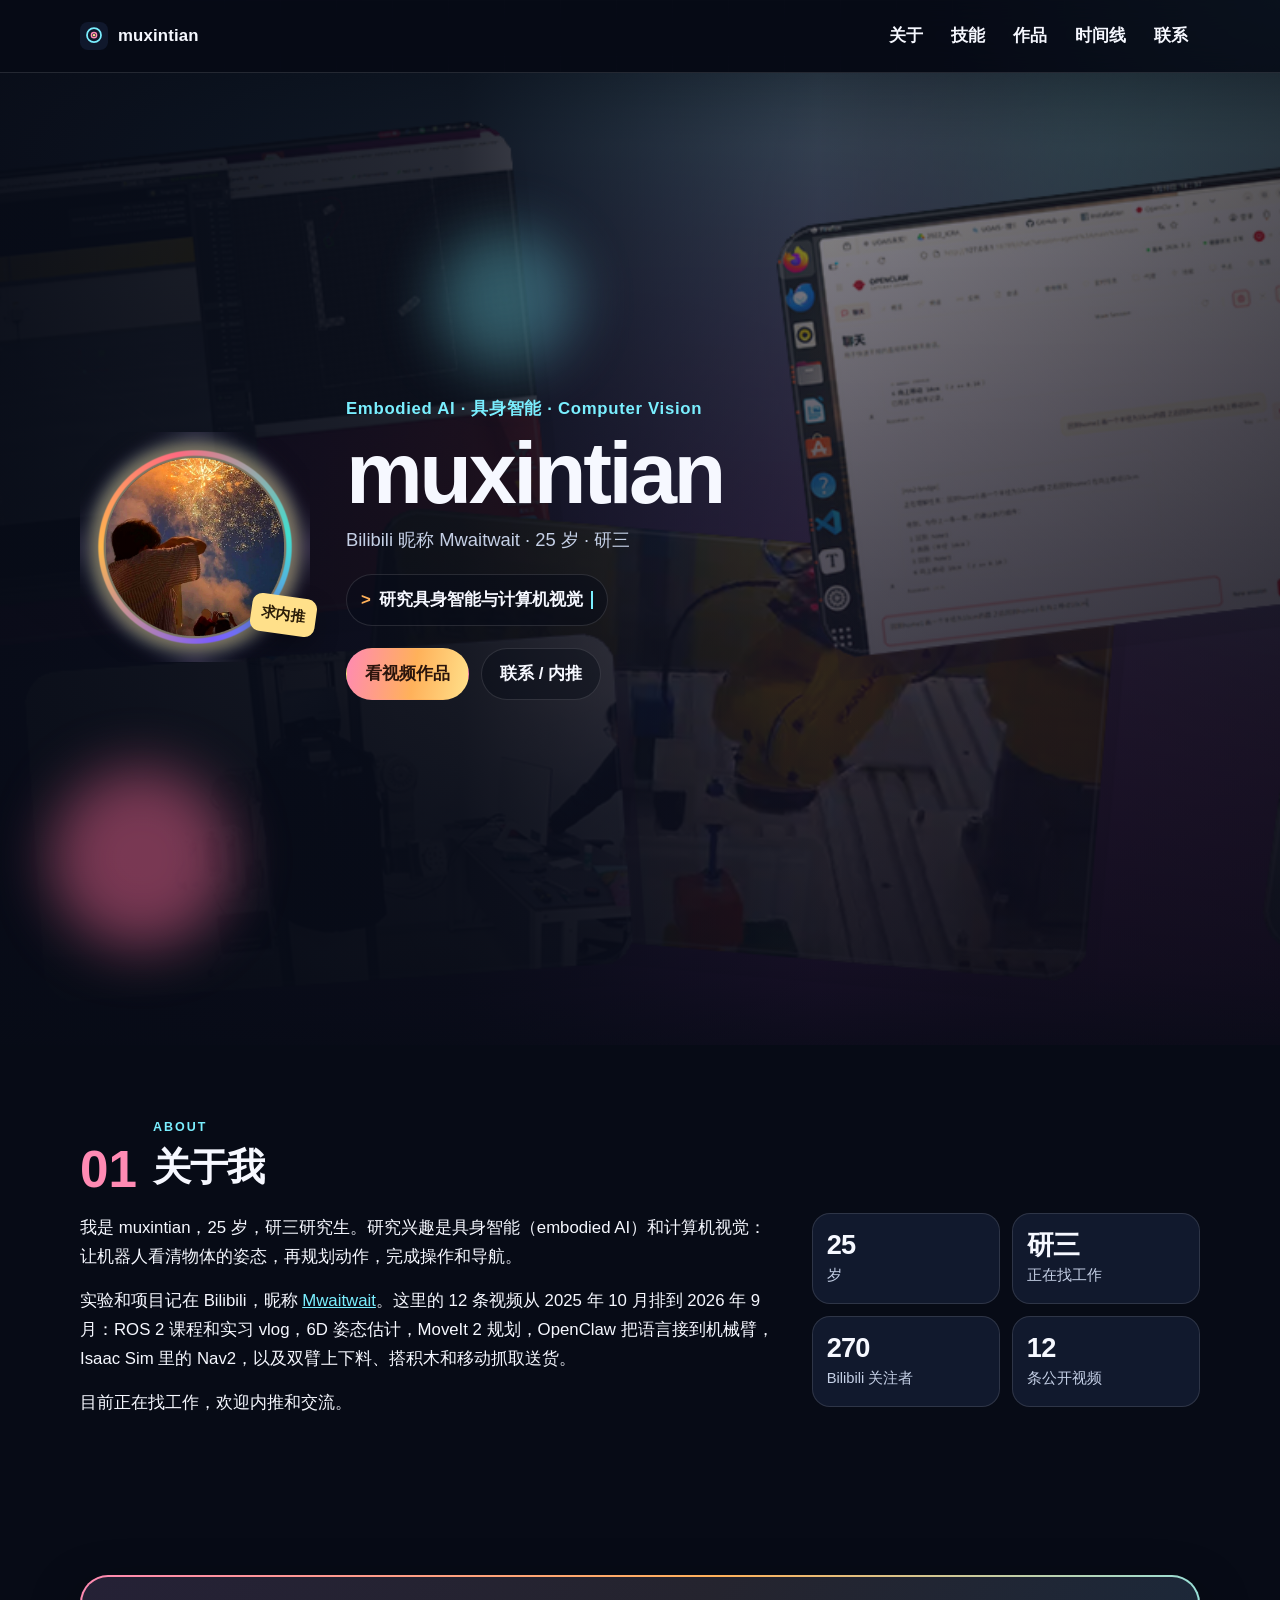
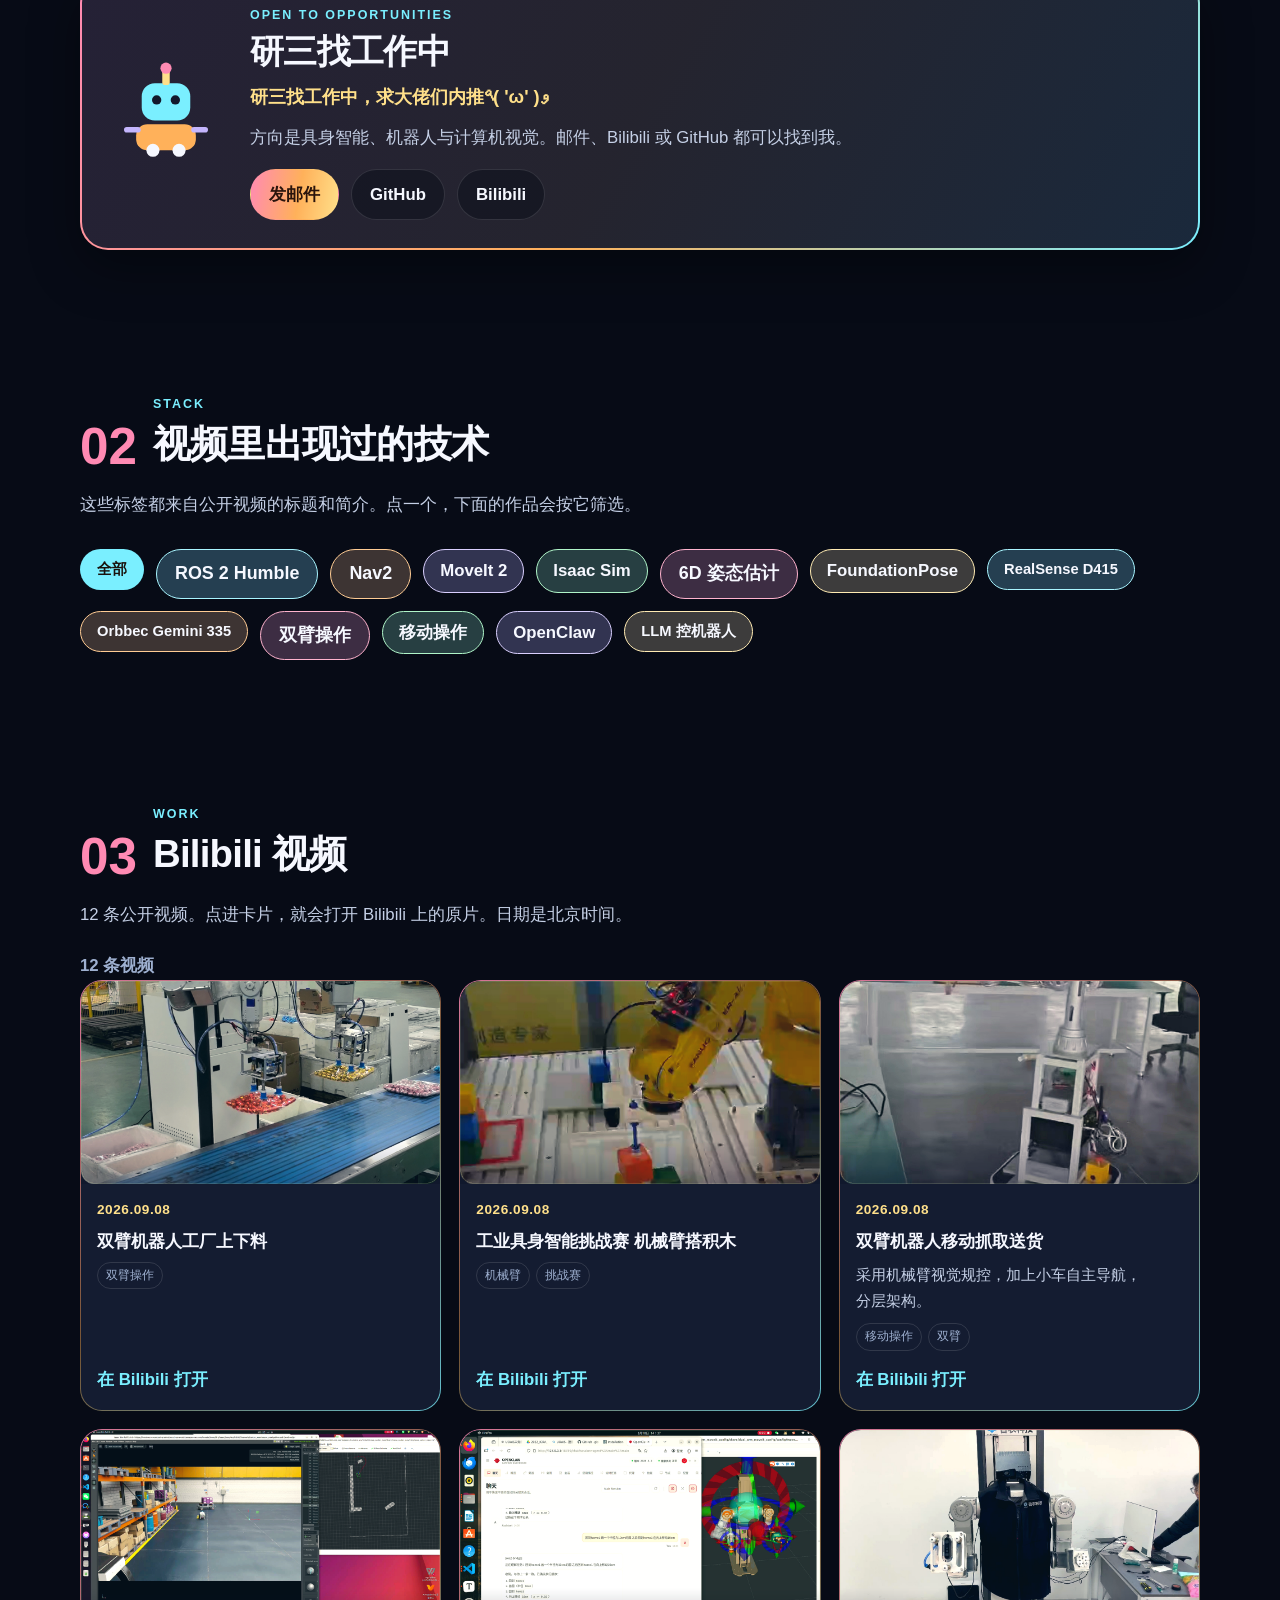
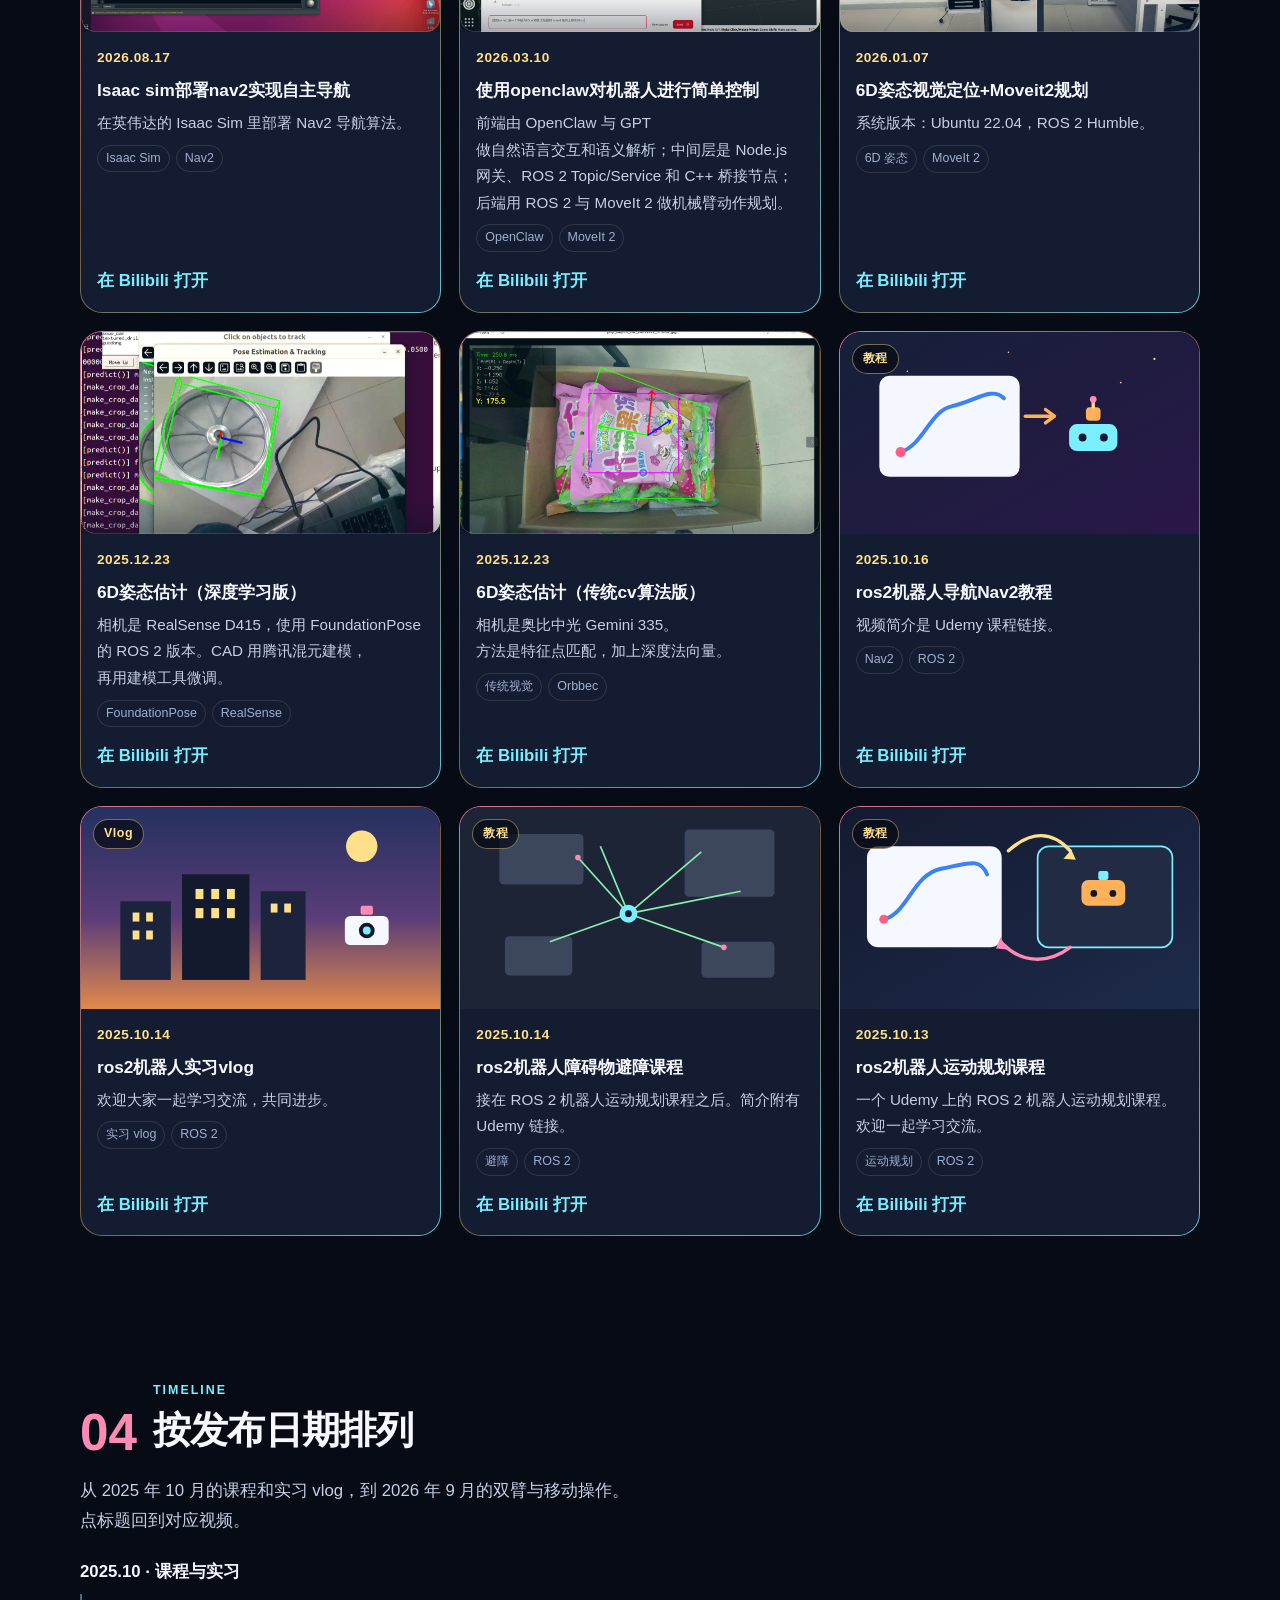
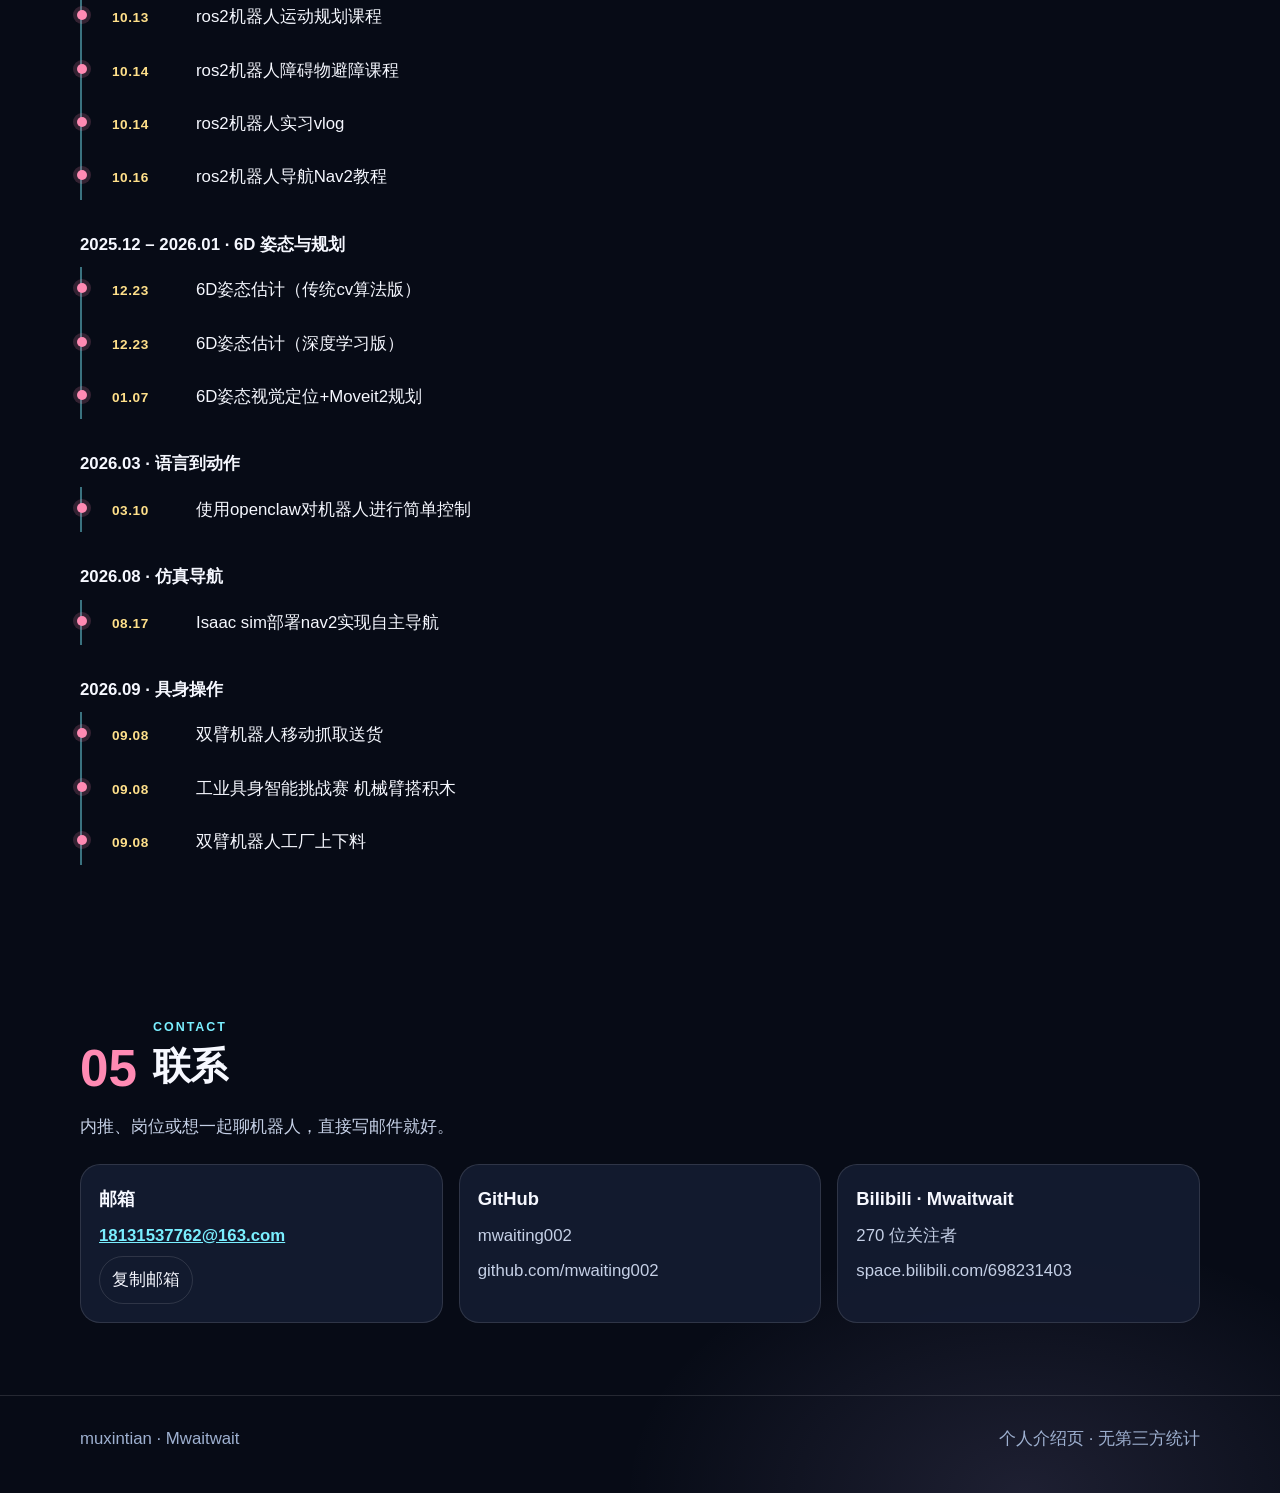
==== index.html @ 5f16b600 "Add a static personal introduction site Publish muxintian's page from the repository root so GitHub " ====
<!DOCTYPE html>
<html lang="zh-CN">
<head>
  <meta charset="utf-8">
  <meta name="viewport" content="width=device-width, initial-scale=1">
  <meta name="color-scheme" content="dark">
  <meta name="theme-color" content="#070b16">
  <meta name="author" content="muxintian">
  <meta name="description" content="muxintian（Bilibili：Mwaitwait），25 岁，研三。研究具身智能与计算机视觉，正在找工作，欢迎内推。">
  <meta property="og:title" content="muxintian · 具身智能与计算机视觉">
  <meta property="og:description" content="研三，研究具身智能与计算机视觉。正在找工作，欢迎内推。">
  <meta property="og:type" content="website">
  <meta property="og:locale" content="zh_CN">
  <meta property="og:url" content="https://mwaiting002.github.io/">
  <meta property="og:image" content="https://mwaiting002.github.io/assets/hero.png">
  <meta name="twitter:card" content="summary_large_image">
  <title>muxintian · 具身智能与计算机视觉</title>
  <link rel="icon" href="favicon.svg" type="image/svg+xml">
  <link rel="preload" as="image" href="assets/hero.png">
  <link rel="preload" as="image" href="assets/avatar-styled.png">
  <link rel="stylesheet" href="styles.css">
  <script type="application/ld+json">
  {
    "@context": "https://schema.org",
    "@type": "Person",
    "name": "muxintian",
    "alternateName": "Mwaitwait",
    "email": "18131537762@163.com",
    "url": "https://mwaiting002.github.io/",
    "description": "研究生，研究具身智能与计算机视觉。",
    "sameAs": [
      "https://github.com/mwaiting002",
      "https://space.bilibili.com/698231403"
    ]
  }
  </script>
</head>
<body id="top">
  <a class="skip" href="#main">跳到主要内容</a>
  <header class="topbar">
    <div class="wrap bar">
      <a class="brand" href="#top">
        <svg width="28" height="28" viewBox="0 0 32 32" aria-hidden="true">
          <rect width="32" height="32" rx="9" fill="#10182c"/>
          <circle cx="16" cy="15" r="8" fill="none" stroke="#7aefff" stroke-width="2"/>
          <circle cx="16" cy="15" r="3" fill="none" stroke="#ff8ab3" stroke-width="1.6"/>
          <circle cx="16" cy="15" r="1.4" fill="#ffe08a"/>
        </svg>
        muxintian
      </a>
      <nav id="site-nav" aria-label="页内导航">
        <a href="#about">关于</a>
        <a href="#skills">技能</a>
        <a href="#work">作品</a>
        <a href="#timeline">时间线</a>
        <a href="#contact">联系</a>
      </nav>
      <button class="nav-toggle" type="button" aria-expanded="false" aria-controls="site-nav">
        <span class="sr-only">打开菜单</span>
        <span class="burger" aria-hidden="true"></span>
      </button>
    </div>
  </header>

  <main id="main">
    <section class="hero" aria-labelledby="hero-title">
      <div class="hero-media">
        <img src="assets/hero.png" alt="" width="1600" height="600" fetchpriority="high">
        <div class="scan" aria-hidden="true"></div>
      </div>
      <div class="orb orb-a" aria-hidden="true"></div>
      <div class="orb orb-b" aria-hidden="true"></div>
      <div class="wrap hero-grid">
        <div class="avatar-wrap">
          <img class="avatar" src="assets/avatar-styled.png" width="800" height="800" alt="muxintian 的头像：侧影举起手机拍摄烟花，外圈是彩色光环" fetchpriority="high">
          <span class="sticker">求内推</span>
        </div>
        <div class="hero-copy">
          <p class="kicker"><span lang="en">Embodied AI</span> · 具身智能 · <span lang="en">Computer Vision</span></p>
          <h1 id="hero-title">muxintian</h1>
          <p class="nick">Bilibili 昵称 Mwaitwait · 25 岁 · 研三</p>
          <p class="tagline">
            <span class="sr-only">研究具身智能与计算机视觉。研三找工作中，欢迎内推。</span>
            <span class="prompt" aria-hidden="true">&gt;</span>
            <span id="tagline" aria-hidden="true">研究具身智能与计算机视觉</span>
            <span class="caret" aria-hidden="true"></span>
          </p>
          <div class="hero-actions">
            <a class="btn btn-primary" href="#work">看视频作品</a>
            <a class="btn btn-ghost" href="#contact">联系 / 内推</a>
          </div>
        </div>
      </div>
    </section>

    <section id="about">
      <div class="wrap">
        <div class="section-head">
          <span class="sec-no" aria-hidden="true">01</span>
          <div>
            <p class="eyebrow" lang="en">About</p>
            <h2>关于我</h2>
          </div>
        </div>
        <div class="about-grid">
          <div>
            <p>我是 muxintian，25 岁，研三研究生。研究兴趣是具身智能（embodied AI）和计算机视觉：让机器人看清物体的姿态，再规划动作，完成操作和导航。</p>
            <p>实验和项目记在 Bilibili，昵称 <a href="https://space.bilibili.com/698231403">Mwaitwait</a>。这里的 12 条视频从 2025 年 10 月排到 2026 年 9 月：ROS 2 课程和实习 vlog，6D 姿态估计，MoveIt 2 规划，OpenClaw 把语言接到机械臂，Isaac Sim 里的 Nav2，以及双臂上下料、搭积木和移动抓取送货。</p>
            <p>目前正在找工作，欢迎内推和交流。</p>
          </div>
          <ul class="stats">
            <li><strong>25</strong><span>岁</span></li>
            <li><strong>研三</strong><span>正在找工作</span></li>
            <li><strong>270</strong><span>Bilibili 关注者</span></li>
            <li><strong>12</strong><span>条公开视频</span></li>
          </ul>
        </div>
      </div>
    </section>

    <section aria-labelledby="open-title">
      <div class="wrap">
        <div class="callout">
          <svg class="mascot" viewBox="0 0 120 120" aria-hidden="true">
            <rect x="34" y="28" width="52" height="40" rx="14" fill="#7aefff"/>
            <circle cx="50" cy="46" r="5" fill="#12182b"/>
            <circle cx="70" cy="46" r="5" fill="#12182b"/>
            <rect x="56" y="14" width="8" height="16" rx="3" fill="#ffe08a"/>
            <circle cx="60" cy="12" r="6" fill="#ff8ab3"/>
            <rect x="28" y="72" width="64" height="28" rx="12" fill="#ffb15a"/>
            <circle cx="46" cy="100" r="7" fill="#f6f8ff"/>
            <circle cx="74" cy="100" r="7" fill="#f6f8ff"/>
            <path d="M18 78h12M90 78h12" stroke="#c4b5fd" stroke-width="6" stroke-linecap="round"/>
          </svg>
          <div>
            <p class="eyebrow" lang="en">Open to opportunities</p>
            <h2 id="open-title">研三找工作中</h2>
            <blockquote class="quote">研三找工作中，求大佬们内推<span class="kaomoji">٩( 'ω' )و</span></blockquote>
            <p class="lede">方向是具身智能、机器人与计算机视觉。邮件、Bilibili 或 GitHub 都可以找到我。</p>
            <div class="hero-actions">
              <a class="btn btn-primary" href="mailto:18131537762@163.com">发邮件</a>
              <a class="btn btn-ghost" href="https://github.com/mwaiting002">GitHub</a>
              <a class="btn btn-ghost" href="https://space.bilibili.com/698231403">Bilibili</a>
            </div>
          </div>
        </div>
      </div>
    </section>

    <section id="skills">
      <div class="wrap">
        <div class="section-head">
          <span class="sec-no" aria-hidden="true">02</span>
          <div>
            <p class="eyebrow" lang="en">Stack</p>
            <h2>视频里出现过的技术</h2>
          </div>
        </div>
        <p class="lede">这些标签都来自公开视频的标题和简介。点一个，下面的作品会按它筛选。</p>
        <ul class="chips" aria-label="按技术筛选视频">
          <li><button type="button" class="sm" data-filter="all" aria-pressed="true">全部</button></li>
          <li><button type="button" class="lg" data-filter="ros2" style="--c:#7aefff">ROS 2 Humble</button></li>
          <li><button type="button" class="lg" data-filter="nav2" style="--c:#ffb15a">Nav2</button></li>
          <li><button type="button" data-filter="moveit" style="--c:#c4b5fd">MoveIt 2</button></li>
          <li><button type="button" data-filter="isaac" style="--c:#86efac">Isaac Sim</button></li>
          <li><button type="button" class="lg" data-filter="pose" style="--c:#ff8ab3">6D 姿态估计</button></li>
          <li><button type="button" data-filter="foundationpose" style="--c:#ffe08a">FoundationPose</button></li>
          <li><button type="button" class="sm" data-filter="realsense" style="--c:#7aefff">RealSense D415</button></li>
          <li><button type="button" class="sm" data-filter="orbbec" style="--c:#ffb15a">Orbbec Gemini 335</button></li>
          <li><button type="button" class="lg" data-filter="dual" style="--c:#ff8ab3">双臂操作</button></li>
          <li><button type="button" data-filter="mobile" style="--c:#86efac">移动操作</button></li>
          <li><button type="button" data-filter="openclaw" style="--c:#c4b5fd">OpenClaw</button></li>
          <li><button type="button" class="sm" data-filter="llm" style="--c:#ffe08a">LLM 控机器人</button></li>
        </ul>
      </div>
    </section>

    <section id="work">
      <div class="wrap">
        <div class="section-head">
          <span class="sec-no" aria-hidden="true">03</span>
          <div>
            <p class="eyebrow" lang="en">Work</p>
            <h2>Bilibili 视频</h2>
          </div>
        </div>
        <p class="lede">12 条公开视频。点进卡片，就会打开 Bilibili 上的原片。日期是北京时间。</p>
        <p id="filter-status" class="filter-status" aria-live="polite">12 条视频</p>
        <div class="grid">
          <article class="card" id="v-BV1NobG69E3H" data-tags="dual">
            <a href="https://www.bilibili.com/video/BV1NobG69E3H" target="_blank" rel="noopener noreferrer">
              <div class="thumb">
                <img src="assets/covers-styled/01-BV1NobG69E3H.png" alt="" width="1280" height="720" loading="lazy">
                <span class="vf" aria-hidden="true"></span>
                <span class="play" aria-hidden="true"><svg viewBox="0 0 24 24" width="22" height="22"><path d="M8 5v14l12-7z" fill="#fff"/></svg></span>
              </div>
              <div class="card-body">
                <time datetime="2026-09-08T11:33:50+08:00">2026.09.08</time>
                <h3>双臂机器人工厂上下料</h3>
                <ul class="tags"><li>双臂操作</li></ul>
                <span class="card-go">在 Bilibili 打开</span>
              </div>
            </a>
          </article>

          <article class="card" id="v-BV1NobG69EbP" data-tags="arm">
            <a href="https://www.bilibili.com/video/BV1NobG69EbP" target="_blank" rel="noopener noreferrer">
              <div class="thumb">
                <img src="assets/covers-styled/02-BV1NobG69EbP.png" alt="" width="1280" height="720" loading="lazy">
                <span class="vf" aria-hidden="true"></span>
                <span class="play" aria-hidden="true"><svg viewBox="0 0 24 24" width="22" height="22"><path d="M8 5v14l12-7z" fill="#fff"/></svg></span>
              </div>
              <div class="card-body">
                <time datetime="2026-09-08T11:31:24+08:00">2026.09.08</time>
                <h3>工业具身智能挑战赛 机械臂搭积木</h3>
                <ul class="tags"><li>机械臂</li><li>挑战赛</li></ul>
                <span class="card-go">在 Bilibili 打开</span>
              </div>
            </a>
          </article>

          <article class="card" id="v-BV1sfbG6pEsJ" data-tags="dual mobile nav vision">
            <a href="https://www.bilibili.com/video/BV1sfbG6pEsJ" target="_blank" rel="noopener noreferrer">
              <div class="thumb">
                <img src="assets/covers-styled/03-BV1sfbG6pEsJ.png" alt="" width="1280" height="720" loading="lazy">
                <span class="vf" aria-hidden="true"></span>
                <span class="play" aria-hidden="true"><svg viewBox="0 0 24 24" width="22" height="22"><path d="M8 5v14l12-7z" fill="#fff"/></svg></span>
              </div>
              <div class="card-body">
                <time datetime="2026-09-08T11:26:22+08:00">2026.09.08</time>
                <h3>双臂机器人移动抓取送货</h3>
                <p class="card-desc">采用机械臂视觉规控，加上小车自主导航，分层架构。</p>
                <ul class="tags"><li>移动操作</li><li>双臂</li></ul>
                <span class="card-go">在 Bilibili 打开</span>
              </div>
            </a>
          </article>

          <article class="card" id="v-BV1JTbe6qEMX" data-tags="isaac nav2 sim">
            <a href="https://www.bilibili.com/video/BV1JTbe6qEMX" target="_blank" rel="noopener noreferrer">
              <div class="thumb">
                <img src="assets/covers-styled/04-BV1JTbe6qEMX.png" alt="" width="1280" height="720" loading="lazy">
                <span class="vf" aria-hidden="true"></span>
                <span class="play" aria-hidden="true"><svg viewBox="0 0 24 24" width="22" height="22"><path d="M8 5v14l12-7z" fill="#fff"/></svg></span>
              </div>
              <div class="card-body">
                <time datetime="2026-08-17T20:18:20+08:00">2026.08.17</time>
                <h3>Isaac sim部署nav2实现自主导航</h3>
                <p class="card-desc">在英伟达的 Isaac Sim 里部署 Nav2 导航算法。</p>
                <ul class="tags"><li>Isaac Sim</li><li>Nav2</li></ul>
                <span class="card-go">在 Bilibili 打开</span>
              </div>
            </a>
          </article>

          <article class="card" id="v-BV1T5NFzrEjh" data-tags="openclaw llm moveit ros2">
            <a href="https://www.bilibili.com/video/BV1T5NFzrEjh" target="_blank" rel="noopener noreferrer">
              <div class="thumb">
                <img src="assets/covers-styled/05-BV1T5NFzrEjh.png" alt="" width="1280" height="720" loading="lazy">
                <span class="vf" aria-hidden="true"></span>
                <span class="play" aria-hidden="true"><svg viewBox="0 0 24 24" width="22" height="22"><path d="M8 5v14l12-7z" fill="#fff"/></svg></span>
              </div>
              <div class="card-body">
                <time datetime="2026-03-10T17:35:26+08:00">2026.03.10</time>
                <h3>使用openclaw对机器人进行简单控制</h3>
                <p class="card-desc">前端由 OpenClaw 与 GPT 做自然语言交互和语义解析；中间层是 Node.js 网关、ROS 2 Topic/Service 和 C++ 桥接节点；后端用 ROS 2 与 MoveIt 2 做机械臂动作规划。</p>
                <ul class="tags"><li>OpenClaw</li><li>MoveIt 2</li></ul>
                <span class="card-go">在 Bilibili 打开</span>
              </div>
            </a>
          </article>

          <article class="card" id="v-BV1UziyBcE7b" data-tags="pose moveit ros2 vision">
            <a href="https://www.bilibili.com/video/BV1UziyBcE7b" target="_blank" rel="noopener noreferrer">
              <div class="thumb">
                <img src="assets/covers-styled/06-BV1UziyBcE7b.png" alt="" width="1280" height="720" loading="lazy">
                <span class="vf" aria-hidden="true"></span>
                <span class="play" aria-hidden="true"><svg viewBox="0 0 24 24" width="22" height="22"><path d="M8 5v14l12-7z" fill="#fff"/></svg></span>
              </div>
              <div class="card-body">
                <time datetime="2026-01-07T22:47:15+08:00">2026.01.07</time>
                <h3>6D姿态视觉定位+Moveit2规划</h3>
                <p class="card-desc">系统版本：Ubuntu 22.04，ROS 2 Humble。</p>
                <ul class="tags"><li>6D 姿态</li><li>MoveIt 2</li></ul>
                <span class="card-go">在 Bilibili 打开</span>
              </div>
            </a>
          </article>

          <article class="card" id="v-BV1unBNBZEmL" data-tags="pose foundationpose realsense ros2 vision">
            <a href="https://www.bilibili.com/video/BV1unBNBZEmL" target="_blank" rel="noopener noreferrer">
              <div class="thumb">
                <img src="assets/covers-styled/07-BV1unBNBZEmL.png" alt="" width="1280" height="720" loading="lazy">
                <span class="vf" aria-hidden="true"></span>
                <span class="play" aria-hidden="true"><svg viewBox="0 0 24 24" width="22" height="22"><path d="M8 5v14l12-7z" fill="#fff"/></svg></span>
              </div>
              <div class="card-body">
                <time datetime="2025-12-23T11:49:48+08:00">2025.12.23</time>
                <h3>6D姿态估计（深度学习版）</h3>
                <p class="card-desc">相机是 RealSense D415，使用 FoundationPose 的 ROS 2 版本。CAD 用腾讯混元建模，再用建模工具微调。</p>
                <ul class="tags"><li>FoundationPose</li><li>RealSense</li></ul>
                <span class="card-go">在 Bilibili 打开</span>
              </div>
            </a>
          </article>

          <article class="card" id="v-BV1XoBNBAEbE" data-tags="pose orbbec vision">
            <a href="https://www.bilibili.com/video/BV1XoBNBAEbE" target="_blank" rel="noopener noreferrer">
              <div class="thumb">
                <img src="assets/covers-styled/08-BV1XoBNBAEbE.png" alt="" width="1280" height="720" loading="lazy">
                <span class="vf" aria-hidden="true"></span>
                <span class="play" aria-hidden="true"><svg viewBox="0 0 24 24" width="22" height="22"><path d="M8 5v14l12-7z" fill="#fff"/></svg></span>
              </div>
              <div class="card-body">
                <time datetime="2025-12-23T11:38:03+08:00">2025.12.23</time>
                <h3>6D姿态估计（传统cv算法版）</h3>
                <p class="card-desc">相机是奥比中光 Gemini 335。方法是特征点匹配，加上深度法向量。</p>
                <ul class="tags"><li>传统视觉</li><li>Orbbec</li></ul>
                <span class="card-go">在 Bilibili 打开</span>
              </div>
            </a>
          </article>

          <article class="card" id="v-BV1ZDWqzjEra" data-tags="nav2 ros2 course">
            <a href="https://www.bilibili.com/video/BV1ZDWqzjEra" target="_blank" rel="noopener noreferrer">
              <div class="thumb poster">
                <svg viewBox="0 0 640 360" preserveAspectRatio="xMidYMid slice" aria-hidden="true" focusable="false">
                  <defs>
                    <linearGradient id="gNav" x1="0" y1="0" x2="1" y2="1">
                      <stop offset="0" stop-color="#152038"/>
                      <stop offset="1" stop-color="#2a1748"/>
                    </linearGradient>
                  </defs>
                  <rect width="640" height="360" fill="url(#gNav)"/>
                  <g fill="#ffe08a">
                    <circle cx="48" cy="42" r="2"/><circle cx="120" cy="70" r="1.4"/><circle cx="560" cy="48" r="2"/><circle cx="500" cy="90" r="1.5"/><circle cx="300" cy="36" r="1.3"/>
                  </g>
                  <rect x="70" y="78" width="250" height="180" rx="18" fill="#f4f7ff"/>
                  <path d="M108 214 C 150 200, 160 140, 200 132 S 270 96, 292 118" fill="none" stroke="#3b82f6" stroke-width="7" stroke-linecap="round"/>
                  <circle cx="108" cy="214" r="9" fill="#ff5d86"/>
                  <g transform="translate(390 118)">
                    <rect x="18" y="46" width="86" height="48" rx="14" fill="#7aefff"/>
                    <circle cx="42" cy="70" r="7" fill="#12182b"/>
                    <circle cx="80" cy="70" r="7" fill="#12182b"/>
                    <rect x="48" y="16" width="26" height="24" rx="7" fill="#ffb15a"/>
                    <rect x="58" y="2" width="6" height="16" fill="#ffe08a"/>
                    <circle cx="61" cy="2" r="6" fill="#ff8ab3"/>
                  </g>
                  <path d="M330 150h48" stroke="#ffb15a" stroke-width="6" stroke-linecap="round"/>
                  <path d="M366 138l16 12-16 12" fill="none" stroke="#ffb15a" stroke-width="6" stroke-linecap="round" stroke-linejoin="round"/>
                </svg>
                <span class="ribbon">教程</span>
                <span class="vf" aria-hidden="true"></span>
                <span class="play" aria-hidden="true"><svg viewBox="0 0 24 24" width="22" height="22"><path d="M8 5v14l12-7z" fill="#fff"/></svg></span>
              </div>
              <div class="card-body">
                <time datetime="2025-10-16T18:23:24+08:00">2025.10.16</time>
                <h3>ros2机器人导航Nav2教程</h3>
                <p class="card-desc">视频简介是 Udemy 课程链接。</p>
                <ul class="tags"><li>Nav2</li><li>ROS 2</li></ul>
                <span class="card-go">在 Bilibili 打开</span>
              </div>
            </a>
          </article>

          <article class="card" id="v-BV1L448zhEHk" data-tags="vlog ros2">
            <a href="https://www.bilibili.com/video/BV1L448zhEHk" target="_blank" rel="noopener noreferrer">
              <div class="thumb poster">
                <svg viewBox="0 0 640 360" preserveAspectRatio="xMidYMid slice" aria-hidden="true" focusable="false">
                  <defs>
                    <linearGradient id="gVlog" x1="0" y1="0" x2="0" y2="1">
                      <stop offset="0" stop-color="#24315f"/>
                      <stop offset="0.55" stop-color="#5a3d78"/>
                      <stop offset="1" stop-color="#e28a4a"/>
                    </linearGradient>
                  </defs>
                  <rect width="640" height="360" fill="url(#gVlog)"/>
                  <circle cx="500" cy="70" r="28" fill="#ffe08a"/>
                  <rect x="70" y="168" width="90" height="140" fill="#1b243c"/>
                  <rect x="180" y="120" width="120" height="188" fill="#141a2e"/>
                  <rect x="320" y="150" width="80" height="158" fill="#1b243c"/>
                  <g fill="#ffe08a">
                    <rect x="92" y="188" width="12" height="16"/><rect x="116" y="188" width="12" height="16"/>
                    <rect x="92" y="220" width="12" height="16"/><rect x="116" y="220" width="12" height="16"/>
                    <rect x="204" y="146" width="14" height="18"/><rect x="232" y="146" width="14" height="18"/><rect x="260" y="146" width="14" height="18"/>
                    <rect x="204" y="180" width="14" height="18"/><rect x="232" y="180" width="14" height="18"/><rect x="260" y="180" width="14" height="18"/>
                    <rect x="338" y="172" width="12" height="16"/><rect x="362" y="172" width="12" height="16"/>
                  </g>
                  <g transform="translate(470 176)">
                    <rect x="0" y="18" width="78" height="52" rx="10" fill="#f6f8ff"/>
                    <circle cx="39" cy="44" r="14" fill="#12182b"/>
                    <circle cx="39" cy="44" r="7" fill="#7aefff"/>
                    <rect x="28" y="0" width="22" height="16" rx="4" fill="#ff8ab3"/>
                  </g>
                </svg>
                <span class="ribbon">Vlog</span>
                <span class="vf" aria-hidden="true"></span>
                <span class="play" aria-hidden="true"><svg viewBox="0 0 24 24" width="22" height="22"><path d="M8 5v14l12-7z" fill="#fff"/></svg></span>
              </div>
              <div class="card-body">
                <time datetime="2025-10-14T22:20:36+08:00">2025.10.14</time>
                <h3>ros2机器人实习vlog</h3>
                <p class="card-desc">欢迎大家一起学习交流，共同进步。</p>
                <ul class="tags"><li>实习 vlog</li><li>ROS 2</li></ul>
                <span class="card-go">在 Bilibili 打开</span>
              </div>
            </a>
          </article>

          <article class="card" id="v-BV1ZP49zYEL8" data-tags="ros2 course avoid">
            <a href="https://www.bilibili.com/video/BV1ZP49zYEL8" target="_blank" rel="noopener noreferrer">
              <div class="thumb poster">
                <svg viewBox="0 0 640 360" preserveAspectRatio="xMidYMid slice" aria-hidden="true" focusable="false">
                  <rect width="640" height="360" fill="#1c2436"/>
                  <rect x="70" y="48" width="150" height="90" rx="8" fill="#3c465c"/>
                  <rect x="400" y="40" width="160" height="120" rx="8" fill="#3c465c"/>
                  <rect x="80" y="230" width="120" height="70" rx="8" fill="#3c465c"/>
                  <rect x="430" y="240" width="130" height="64" rx="8" fill="#3c465c"/>
                  <g stroke="#86efac" stroke-width="3" fill="none">
                    <path d="M300 190 L210 90"/><path d="M300 190 L250 70"/><path d="M300 190 L430 80"/><path d="M300 190 L500 150"/><path d="M300 190 L160 240"/><path d="M300 190 L470 250"/>
                  </g>
                  <circle cx="300" cy="190" r="16" fill="#7aefff"/>
                  <circle cx="300" cy="190" r="6" fill="#12182b"/>
                  <circle cx="210" cy="90" r="5" fill="#ff8ab3"/>
                  <circle cx="470" cy="250" r="5" fill="#ff8ab3"/>
                </svg>
                <span class="ribbon">教程</span>
                <span class="vf" aria-hidden="true"></span>
                <span class="play" aria-hidden="true"><svg viewBox="0 0 24 24" width="22" height="22"><path d="M8 5v14l12-7z" fill="#fff"/></svg></span>
              </div>
              <div class="card-body">
                <time datetime="2025-10-14T14:27:16+08:00">2025.10.14</time>
                <h3>ros2机器人障碍物避障课程</h3>
                <p class="card-desc">接在 ROS 2 机器人运动规划课程之后。简介附有 Udemy 链接。</p>
                <ul class="tags"><li>避障</li><li>ROS 2</li></ul>
                <span class="card-go">在 Bilibili 打开</span>
              </div>
            </a>
          </article>

          <article class="card" id="v-BV1Ak42zsEny" data-tags="ros2 course plan">
            <a href="https://www.bilibili.com/video/BV1Ak42zsEny" target="_blank" rel="noopener noreferrer">
              <div class="thumb poster">
                <svg viewBox="0 0 640 360" preserveAspectRatio="xMidYMid slice" aria-hidden="true" focusable="false">
                  <defs>
                    <linearGradient id="gPlan" x1="0" y1="0" x2="1" y2="1">
                      <stop offset="0" stop-color="#141a30"/>
                      <stop offset="1" stop-color="#1d2a4a"/>
                    </linearGradient>
                  </defs>
                  <rect width="640" height="360" fill="url(#gPlan)"/>
                  <rect x="48" y="70" width="240" height="180" rx="20" fill="#f6f8ff"/>
                  <path d="M78 200 C 120 190, 130 120, 180 110 S 250 90, 262 120" fill="none" stroke="#3b82f6" stroke-width="7" stroke-linecap="round"/>
                  <circle cx="78" cy="200" r="8" fill="#ff5d86"/>
                  <rect x="352" y="70" width="240" height="180" rx="20" fill="#222b44" stroke="#7aefff" stroke-width="3"/>
                  <g transform="translate(430 130)">
                    <rect width="78" height="46" rx="12" fill="#ffb15a"/>
                    <circle cx="22" cy="24" r="6" fill="#12182b"/>
                    <circle cx="56" cy="24" r="6" fill="#12182b"/>
                    <rect x="30" y="-16" width="18" height="16" rx="4" fill="#7aefff"/>
                  </g>
                  <path d="M300 78c40-36 78-36 110 0" fill="none" stroke="#ffe08a" stroke-width="6" stroke-linecap="round"/>
                  <path d="M398 92l14-16 8 18" fill="#ffe08a"/>
                  <path d="M410 250c-40 30-86 28-120-6" fill="none" stroke="#ff8ab3" stroke-width="6" stroke-linecap="round"/>
                  <path d="M286 232l-8 20 20 2" fill="#ff8ab3"/>
                </svg>
                <span class="ribbon">教程</span>
                <span class="vf" aria-hidden="true"></span>
                <span class="play" aria-hidden="true"><svg viewBox="0 0 24 24" width="22" height="22"><path d="M8 5v14l12-7z" fill="#fff"/></svg></span>
              </div>
              <div class="card-body">
                <time datetime="2025-10-13T18:15:42+08:00">2025.10.13</time>
                <h3>ros2机器人运动规划课程</h3>
                <p class="card-desc">一个 Udemy 上的 ROS 2 机器人运动规划课程。欢迎一起学习交流。</p>
                <ul class="tags"><li>运动规划</li><li>ROS 2</li></ul>
                <span class="card-go">在 Bilibili 打开</span>
              </div>
            </a>
          </article>
        </div>
        <p id="empty-filter" class="empty" hidden>这个标签下没有对应视频。</p>
      </div>
    </section>

    <section id="timeline">
      <div class="wrap">
        <div class="section-head">
          <span class="sec-no" aria-hidden="true">04</span>
          <div>
            <p class="eyebrow" lang="en">Timeline</p>
            <h2>按发布日期排列</h2>
          </div>
        </div>
        <p class="lede">从 2025 年 10 月的课程和实习 vlog，到 2026 年 9 月的双臂与移动操作。点标题回到对应视频。</p>
        <div class="timeline">
          <div class="tl-group">
            <h3>2025.10 · 课程与实习</h3>
            <ol class="tl">
              <li><a href="#v-BV1Ak42zsEny"><time datetime="2025-10-13">10.13</time><span>ros2机器人运动规划课程</span></a></li>
              <li><a href="#v-BV1ZP49zYEL8"><time datetime="2025-10-14">10.14</time><span>ros2机器人障碍物避障课程</span></a></li>
              <li><a href="#v-BV1L448zhEHk"><time datetime="2025-10-14">10.14</time><span>ros2机器人实习vlog</span></a></li>
              <li><a href="#v-BV1ZDWqzjEra"><time datetime="2025-10-16">10.16</time><span>ros2机器人导航Nav2教程</span></a></li>
            </ol>
          </div>
          <div class="tl-group">
            <h3>2025.12 – 2026.01 · 6D 姿态与规划</h3>
            <ol class="tl">
              <li><a href="#v-BV1XoBNBAEbE"><time datetime="2025-12-23">12.23</time><span>6D姿态估计（传统cv算法版）</span></a></li>
              <li><a href="#v-BV1unBNBZEmL"><time datetime="2025-12-23">12.23</time><span>6D姿态估计（深度学习版）</span></a></li>
              <li><a href="#v-BV1UziyBcE7b"><time datetime="2026-01-07">01.07</time><span>6D姿态视觉定位+Moveit2规划</span></a></li>
            </ol>
          </div>
          <div class="tl-group">
            <h3>2026.03 · 语言到动作</h3>
            <ol class="tl">
              <li><a href="#v-BV1T5NFzrEjh"><time datetime="2026-03-10">03.10</time><span>使用openclaw对机器人进行简单控制</span></a></li>
            </ol>
          </div>
          <div class="tl-group">
            <h3>2026.08 · 仿真导航</h3>
            <ol class="tl">
              <li><a href="#v-BV1JTbe6qEMX"><time datetime="2026-08-17">08.17</time><span>Isaac sim部署nav2实现自主导航</span></a></li>
            </ol>
          </div>
          <div class="tl-group">
            <h3>2026.09 · 具身操作</h3>
            <ol class="tl">
              <li><a href="#v-BV1sfbG6pEsJ"><time datetime="2026-09-08">09.08</time><span>双臂机器人移动抓取送货</span></a></li>
              <li><a href="#v-BV1NobG69EbP"><time datetime="2026-09-08">09.08</time><span>工业具身智能挑战赛 机械臂搭积木</span></a></li>
              <li><a href="#v-BV1NobG69E3H"><time datetime="2026-09-08">09.08</time><span>双臂机器人工厂上下料</span></a></li>
            </ol>
          </div>
        </div>
      </div>
    </section>

    <section id="contact">
      <div class="wrap">
        <div class="section-head">
          <span class="sec-no" aria-hidden="true">05</span>
          <div>
            <p class="eyebrow" lang="en">Contact</p>
            <h2>联系</h2>
          </div>
        </div>
        <p class="lede">内推、岗位或想一起聊机器人，直接写邮件就好。</p>
        <div class="contact-grid">
          <div class="contact-card">
            <strong>邮箱</strong>
            <a class="mail-link" href="mailto:18131537762@163.com">18131537762@163.com</a>
            <button class="copy" id="copy-email" type="button">复制邮箱</button>
          </div>
          <a class="contact-card" href="https://github.com/mwaiting002">
            <strong>GitHub</strong>
            <span>mwaiting002</span>
            <span>github.com/mwaiting002</span>
          </a>
          <a class="contact-card" href="https://space.bilibili.com/698231403">
            <strong>Bilibili · Mwaitwait</strong>
            <span>270 位关注者</span>
            <span>space.bilibili.com/698231403</span>
          </a>
        </div>
      </div>
    </section>
  </main>

  <footer class="site-footer">
    <div class="wrap">
      <p>muxintian · Mwaitwait</p>
      <p>个人介绍页 · 无第三方统计</p>
    </div>
  </footer>
  <script src="script.js"></script>
</body>
</html>
---- styles.css ----
:root {
  --bg: #070b16;
  --bg-raise: #12182b;
  --bg-card: #141c31;
  --ink: #f6f8ff;
  --muted: #c5d0e6;
  --soft: #9eb0d0;
  --pink: #ff8ab3;
  --orange: #ffb15a;
  --gold: #ffe08a;
  --cyan: #7aefff;
  --violet: #c4b5fd;
  --line: rgba(255, 255, 255, 0.12);
  --shadow: 0 18px 50px rgba(0, 0, 0, 0.35);
  --wrap: 1120px;
  --header: 72px;
  --radius: 22px;
  color-scheme: dark;
}

*,
*::before,
*::after {
  box-sizing: border-box;
}

html {
  scroll-behavior: smooth;
}

body {
  margin: 0;
  font-family: "Segoe UI", "PingFang SC", "Hiragino Sans GB", "Noto Sans SC", "Microsoft YaHei", "WenQuanYi Micro Hei", "Droid Sans Fallback", sans-serif;
  font-size: 1.05rem;
  line-height: 1.75;
  color: var(--ink);
  word-break: keep-all;
  background:
    radial-gradient(900px 480px at 8% -10%, rgba(255, 107, 154, 0.2), transparent 55%),
    radial-gradient(700px 420px at 100% 0%, rgba(122, 239, 255, 0.14), transparent 50%),
    radial-gradient(800px 520px at 80% 100%, rgba(196, 181, 253, 0.12), transparent 50%),
    var(--bg);
  min-height: 100vh;
}

body::before {
  content: "";
  position: fixed;
  inset: 0;
  pointer-events: none;
  z-index: 0;
  background-image:
    linear-gradient(rgba(255, 255, 255, 0.035) 1px, transparent 1px),
    linear-gradient(90deg, rgba(255, 255, 255, 0.035) 1px, transparent 1px);
  background-size: 56px 56px;
  mask-image: radial-gradient(ellipse at 50% 0%, #000 15%, transparent 72%);
}

img {
  max-width: 100%;
  height: auto;
}

a {
  color: var(--cyan);
}

button,
input {
  font: inherit;
}

:focus-visible {
  outline: 3px solid var(--cyan);
  outline-offset: 3px;
}

::selection {
  background: #ff8ab3;
  color: #2a1020;
}

.skip {
  position: absolute;
  left: 12px;
  top: -48px;
  z-index: 80;
  background: var(--gold);
  color: #241804;
  padding: 8px 12px;
  border-radius: 10px;
  font-weight: 700;
  text-decoration: none;
}

.skip:focus {
  top: 12px;
}

.sr-only {
  position: absolute;
  width: 1px;
  height: 1px;
  padding: 0;
  margin: -1px;
  overflow: hidden;
  clip: rect(0, 0, 0, 0);
  white-space: nowrap;
  border: 0;
}

.wrap {
  width: min(var(--wrap), calc(100% - 40px));
  margin-inline: auto;
}

.topbar {
  position: sticky;
  top: 0;
  z-index: 30;
  background: rgba(7, 11, 22, 0.78);
  backdrop-filter: blur(16px);
  border-bottom: 1px solid var(--line);
}

.bar {
  position: relative;
  display: flex;
  align-items: center;
  min-height: var(--header);
  gap: 16px;
}

.brand {
  display: inline-flex;
  align-items: center;
  gap: 10px;
  margin-right: auto;
  color: var(--ink);
  text-decoration: none;
  font-weight: 800;
  letter-spacing: 0.01em;
}

.brand svg {
  display: block;
}

#site-nav {
  display: flex;
  align-items: center;
  gap: 4px;
}

#site-nav a {
  color: var(--ink);
  text-decoration: none;
  padding: 8px 12px;
  border-radius: 999px;
  font-weight: 600;
}

#site-nav a:hover {
  background: rgba(255, 255, 255, 0.08);
}

.nav-toggle {
  display: none;
  width: 44px;
  height: 44px;
  border: 1px solid var(--line);
  border-radius: 12px;
  background: rgba(255, 255, 255, 0.04);
  color: var(--ink);
  padding: 0;
  place-items: center;
  cursor: pointer;
}

.burger,
.burger::before,
.burger::after {
  display: block;
  width: 18px;
  height: 2px;
  background: var(--ink);
  border-radius: 2px;
  position: relative;
}

.burger::before,
.burger::after {
  content: "";
  position: absolute;
  left: 0;
}

.burger::before { top: -6px; }
.burger::after { top: 6px; }

.hero {
  position: relative;
  isolation: isolate;
  overflow: hidden;
  display: flex;
  flex-direction: column;
  justify-content: center;
  min-height: calc(100dvh - var(--header));
}

.hero-media {
  position: absolute;
  inset: 0;
  z-index: 0;
}

.hero-media img {
  width: 100%;
  height: 100%;
  object-fit: cover;
  object-position: 70% center;
}

.hero-media::after {
  content: "";
  position: absolute;
  inset: 0;
  background:
    linear-gradient(90deg, rgba(7, 11, 22, 0.94) 0%, rgba(7, 11, 22, 0.82) 36%, rgba(7, 11, 22, 0.28) 64%, rgba(7, 11, 22, 0.55) 100%),
    linear-gradient(180deg, rgba(7, 11, 22, 0.15), rgba(7, 11, 22, 0.88));
}

.scan {
  position: absolute;
  left: 58%;
  right: 0;
  height: 2px;
  z-index: 1;
  background: linear-gradient(90deg, transparent, rgba(122, 239, 255, 0.75), transparent);
  animation: scan 8s linear infinite;
  pointer-events: none;
}

.orb {
  position: absolute;
  z-index: 1;
  border-radius: 50%;
  filter: blur(28px);
  pointer-events: none;
}

.orb-a {
  width: 180px;
  height: 180px;
  left: 4%;
  bottom: 10%;
  background: rgba(255, 107, 154, 0.45);
}

.orb-b {
  width: 140px;
  height: 140px;
  left: 34%;
  top: 16%;
  background: rgba(122, 239, 255, 0.32);
}

.hero-grid {
  position: relative;
  z-index: 2;
  display: grid;
  grid-template-columns: auto minmax(0, 1fr);
  gap: 28px 36px;
  align-items: center;
  min-height: calc(100dvh - var(--header));
  padding-block: 48px 72px;
}

.avatar-wrap {
  position: relative;
  width: min(230px, 42vw);
}

.avatar {
  width: 100%;
  height: auto;
  display: block;
  animation: bob 4.5s ease-in-out infinite;
}

.sticker {
  position: absolute;
  right: -6px;
  bottom: 28px;
  transform: rotate(8deg);
  background: var(--gold);
  color: #2a1c08;
  font-weight: 800;
  font-size: 0.92rem;
  padding: 6px 10px;
  border-radius: 10px;
  box-shadow: 0 10px 24px rgba(0, 0, 0, 0.28);
}

.kicker {
  margin: 0 0 8px;
  color: var(--cyan);
  font-weight: 700;
  letter-spacing: 0.04em;
}

h1 {
  margin: 0;
  font-size: clamp(2.5rem, 11vw, 5.4rem);
  line-height: 0.95;
  letter-spacing: -0.04em;
}

.nick {
  margin: 10px 0 0;
  color: var(--muted);
  font-size: 1.15rem;
}

.tagline {
  display: flex;
  align-items: center;
  gap: 8px;
  min-height: 52px;
  margin: 18px 0 0;
  padding: 8px 14px;
  width: fit-content;
  max-width: 100%;
  border-radius: 999px;
  background: rgba(8, 12, 24, 0.55);
  border: 1px solid var(--line);
}

.prompt {
  color: var(--orange);
  font-weight: 800;
}

#tagline {
  font-weight: 700;
}

.caret {
  width: 2px;
  height: 1.1em;
  background: var(--cyan);
  animation: blink 1s steps(1) infinite;
}

.hero-actions {
  display: flex;
  flex-wrap: wrap;
  gap: 12px;
  margin-top: 22px;
}

.btn {
  display: inline-flex;
  align-items: center;
  justify-content: center;
  gap: 8px;
  min-height: 48px;
  padding: 10px 18px;
  border-radius: 999px;
  text-decoration: none;
  font-weight: 800;
  border: 1px solid transparent;
  cursor: pointer;
}

.btn-primary {
  background: linear-gradient(100deg, #ff8ab3, #ffb15a 55%, #ffe08a);
  color: #2a140c;
}

.btn-ghost {
  background: rgba(8, 12, 24, 0.45);
  color: var(--ink);
  border-color: var(--line);
}

.btn {
  transition: transform 0.2s ease;
}

.btn:hover {
  transform: translateY(-2px);
}

.hero-copy {
  max-width: 38rem;
}

section {
  position: relative;
  z-index: 1;
  padding: 72px 0;
}

section[id],
article[id] {
  scroll-margin-top: 84px;
}

.callout .lede {
  margin-top: 10px;
  margin-bottom: 0;
}

.section-head {
  display: flex;
  gap: 16px;
  align-items: flex-end;
  margin-bottom: 22px;
}

.sec-no {
  font-size: clamp(2.4rem, 4vw, 3.2rem);
  font-weight: 800;
  line-height: 0.8;
  color: var(--pink);
}

.eyebrow {
  margin: 0;
  color: var(--cyan);
  font-size: 0.78rem;
  font-weight: 800;
  letter-spacing: 0.16em;
  text-transform: uppercase;
}

h2 {
  margin: 4px 0 0;
  font-size: clamp(1.8rem, 3vw, 2.4rem);
  line-height: 1.25;
  letter-spacing: -0.02em;
}

.lede {
  max-width: 68ch;
  margin: 0 0 22px;
  color: var(--muted);
}

.about-grid {
  display: grid;
  grid-template-columns: minmax(0, 1.45fr) minmax(260px, 0.8fr);
  gap: 28px;
  align-items: start;
}

.about-grid p {
  margin: 0 0 14px;
}

.stats {
  display: grid;
  grid-template-columns: 1fr 1fr;
  gap: 12px;
  margin: 0;
  padding: 0;
  list-style: none;
}

.stats li {
  background: rgba(20, 28, 49, 0.88);
  border: 1px solid var(--line);
  border-radius: 18px;
  padding: 16px 14px 14px;
}

.stats strong {
  display: block;
  font-size: 1.7rem;
  line-height: 1.1;
  letter-spacing: -0.03em;
}

.stats span {
  color: var(--muted);
  font-size: 0.92rem;
}

.callout {
  display: grid;
  grid-template-columns: auto minmax(0, 1fr);
  gap: 22px 28px;
  align-items: center;
  padding: 28px;
  border-radius: 28px;
  background:
    linear-gradient(180deg, rgba(18, 24, 43, 0.92), rgba(18, 24, 43, 0.92)) padding-box,
    linear-gradient(120deg, #ff8ab3, #ffb15a, #7aefff) border-box;
  border: 2px solid transparent;
  box-shadow: var(--shadow);
}

.callout h2 {
  font-size: clamp(1.6rem, 3vw, 2.1rem);
}

.mascot {
  width: 112px;
  height: 112px;
  animation: bob 3.4s ease-in-out infinite;
}

.quote {
  margin: 8px 0 0;
  padding: 0;
  color: var(--gold);
  font-size: 1.15rem;
  font-weight: 700;
}

.kaomoji {
  white-space: nowrap;
}

.callout .hero-actions {
  margin-top: 16px;
}

.chips {
  display: flex;
  flex-wrap: wrap;
  gap: 12px;
  margin: 0;
  padding: 8px 0 0;
  list-style: none;
  justify-content: flex-start;
}

.chips button {
  --c: var(--cyan);
  border: 1px solid color-mix(in srgb, var(--c) 65%, white);
  background: #1a2340;
  background: color-mix(in srgb, var(--c) 18%, #12182b);
  color: var(--ink);
  border-radius: 999px;
  padding: 10px 16px;
  cursor: pointer;
  font-weight: 700;
  line-height: 1.3;
}

.chips button.lg { font-size: 1.12rem; padding: 12px 18px; }
.chips button.sm { font-size: 0.92rem; }

.chips button[aria-pressed="true"] {
  background: var(--c);
  color: #1a120c;
  border-color: transparent;
}

.chips button {
  transition: transform 0.2s ease, background 0.2s ease, color 0.2s ease;
}

.chips button:hover {
  transform: translateY(-3px);
}

.filter-status {
  margin: 18px 0 0;
  color: var(--soft);
  font-weight: 700;
}

.grid {
  display: grid;
  grid-template-columns: repeat(3, minmax(0, 1fr));
  gap: 18px;
}

.card {
  background:
    linear-gradient(var(--bg-card), var(--bg-card)) padding-box,
    linear-gradient(140deg, rgba(255, 138, 179, 0.85), rgba(255, 177, 90, 0.45), rgba(122, 239, 255, 0.8)) border-box;
  border: 1px solid transparent;
  border-radius: var(--radius);
  min-width: 0;
  transition: transform 0.35s cubic-bezier(0.2, 0.7, 0.2, 1), box-shadow 0.35s ease;
}

.card[hidden] {
  display: none;
}

.card a {
  display: flex;
  flex-direction: column;
  height: 100%;
  color: inherit;
  text-decoration: none;
  border-radius: inherit;
}

.card:hover {
  transform: translateY(-8px);
  box-shadow: var(--shadow);
}

.thumb {
  position: relative;
  aspect-ratio: 16 / 9;
  overflow: hidden;
  border-radius: 21px 21px 0 0;
  background:
    radial-gradient(400px 160px at 20% 0%, rgba(255, 138, 179, 0.2), transparent 60%),
    #10182c;
}

.thumb img,
.thumb svg {
  width: 100%;
  height: 100%;
  display: block;
  object-fit: cover;
}

.thumb svg {
  position: absolute;
  inset: 0;
}

.thumb img {
  transition: transform 0.5s ease;
}

.card:hover img {
  transform: scale(1.05);
}

.vf {
  position: absolute;
  inset: 10px;
  opacity: 0;
  pointer-events: none;
  background:
    linear-gradient(#7aefff, #7aefff) top left / 16px 2px no-repeat,
    linear-gradient(#7aefff, #7aefff) top left / 2px 16px no-repeat,
    linear-gradient(#ff8ab3, #ff8ab3) top right / 16px 2px no-repeat,
    linear-gradient(#ff8ab3, #ff8ab3) top right / 2px 16px no-repeat,
    linear-gradient(#ffb15a, #ffb15a) bottom left / 16px 2px no-repeat,
    linear-gradient(#ffb15a, #ffb15a) bottom left / 2px 16px no-repeat,
    linear-gradient(#ffe08a, #ffe08a) bottom right / 16px 2px no-repeat,
    linear-gradient(#ffe08a, #ffe08a) bottom right / 2px 16px no-repeat;
  transition: opacity 0.3s ease;
}

.card:hover .vf,
.card a:focus-visible .vf {
  opacity: 1;
}

.play {
  position: absolute;
  left: 50%;
  top: 50%;
  translate: -50% -50%;
  width: 54px;
  height: 54px;
  border-radius: 50%;
  display: grid;
  place-items: center;
  background: rgba(7, 11, 22, 0.55);
  border: 1px solid rgba(255, 255, 255, 0.55);
  opacity: 0;
  transition: opacity 0.3s ease;
}

.card:hover .play,
.card a:focus-visible .play {
  opacity: 1;
}

.ribbon {
  position: absolute;
  top: 12px;
  left: 12px;
  z-index: 2;
  background: rgba(7, 11, 22, 0.72);
  color: var(--gold);
  border: 1px solid rgba(255, 224, 138, 0.45);
  border-radius: 999px;
  padding: 3px 10px;
  font-size: 0.78rem;
  font-weight: 800;
  letter-spacing: 0.04em;
}

.card-body {
  display: flex;
  flex-direction: column;
  gap: 8px;
  flex: 1;
  padding: 14px 16px 16px;
}

.card time,
.tl time {
  color: var(--gold);
  font-weight: 800;
  font-size: 0.85rem;
  letter-spacing: 0.04em;
}

.card h3 {
  margin: 0;
  font-size: 1.08rem;
  line-height: 1.4;
}

.card-desc {
  margin: 0;
  color: var(--muted);
  font-size: 0.95rem;
}

.tags {
  display: flex;
  flex-wrap: wrap;
  gap: 6px;
  margin: 0;
  padding: 0;
  list-style: none;
}

.tags li {
  border: 1px solid var(--line);
  border-radius: 999px;
  padding: 2px 8px;
  color: var(--soft);
  font-size: 0.78rem;
}

.card-go {
  margin-top: auto;
  padding-top: 6px;
  font-weight: 800;
  color: var(--cyan);
}

.empty {
  margin: 12px 0 0;
  color: var(--muted);
}

.timeline {
  display: grid;
  gap: 22px;
}

.tl-group h3 {
  margin: 0 0 8px;
  font-size: 1.05rem;
}

.tl {
  list-style: none;
  margin: 0;
  padding: 0 0 0 18px;
  border-left: 2px solid rgba(122, 239, 255, 0.45);
}

.tl li {
  position: relative;
  margin: 0 0 8px;
}

.tl li::before {
  content: "";
  position: absolute;
  left: -23px;
  top: 16px;
  width: 10px;
  height: 10px;
  border-radius: 50%;
  background: var(--pink);
  box-shadow: 0 0 0 4px rgba(255, 138, 179, 0.18);
}

.tl a {
  display: flex;
  gap: 12px;
  align-items: baseline;
  text-decoration: none;
  color: var(--ink);
  padding: 8px 12px;
  border-radius: 12px;
}

.tl a:hover {
  background: rgba(255, 255, 255, 0.06);
}

.tl time {
  flex: 0 0 4.5rem;
}

.contact-grid {
  display: grid;
  grid-template-columns: repeat(3, minmax(0, 1fr));
  gap: 16px;
}

.contact-card {
  display: flex;
  flex-direction: column;
  gap: 6px;
  min-height: 150px;
  padding: 18px;
  border-radius: 20px;
  background: rgba(20, 28, 49, 0.9);
  border: 1px solid var(--line);
  color: var(--ink);
  text-decoration: none;
}

.contact-card {
  transition: transform 0.2s ease, border-color 0.2s ease;
}

a.contact-card:hover,
.contact-card:hover {
  transform: translateY(-4px);
  border-color: rgba(122, 239, 255, 0.45);
}

.contact-card strong {
  font-size: 1.15rem;
}

.contact-card span,
.mail-link {
  color: var(--muted);
  overflow-wrap: anywhere;
}

.mail-link {
  color: var(--cyan);
  font-weight: 700;
}

.copy {
  margin-top: auto;
  align-self: flex-start;
  border: 1px solid var(--line);
  background: transparent;
  color: var(--ink);
  border-radius: 999px;
  padding: 8px 12px;
  cursor: pointer;
}

.copy[data-state="done"] {
  border-color: var(--gold);
  color: var(--gold);
}

.site-footer {
  position: relative;
  z-index: 1;
  padding: 28px 0 40px;
  color: var(--soft);
  border-top: 1px solid var(--line);
}

.site-footer .wrap {
  display: flex;
  justify-content: space-between;
  gap: 12px;
  flex-wrap: wrap;
}

.site-footer p {
  margin: 0;
}

@keyframes bob {
  0%, 100% { transform: translateY(0); }
  50% { transform: translateY(-8px); }
}

@keyframes blink {
  0%, 45% { opacity: 1; }
  50%, 100% { opacity: 0; }
}

@keyframes scan {
  0% { top: 10%; }
  100% { top: 82%; }
}

@media (max-width: 980px) {
  .grid {
    grid-template-columns: repeat(2, minmax(0, 1fr));
  }

  .about-grid,
  .contact-grid {
    grid-template-columns: 1fr;
  }
}

@media (max-width: 760px) {
  .nav-toggle {
    display: grid;
  }

  #site-nav {
    display: none;
    position: absolute;
    top: 100%;
    left: 0;
    right: 0;
    flex-direction: column;
    align-items: stretch;
    padding: 8px 20px 16px;
    background: rgba(8, 12, 24, 0.98);
    border-bottom: 1px solid var(--line);
  }

  #site-nav.is-open {
    display: flex;
  }

  #site-nav a {
    padding: 12px;
  }

  .hero-grid {
    grid-template-columns: 1fr;
    justify-items: center;
    text-align: center;
    min-height: auto;
    padding-top: 36px;
  }

  .hero-copy,
  .tagline,
  .hero-actions {
    justify-content: center;
  }

  .tagline {
    margin-inline: auto;
  }

  .hero-media::after {
    background:
      linear-gradient(180deg, rgba(7, 11, 22, 0.55), rgba(7, 11, 22, 0.9)),
      linear-gradient(90deg, rgba(7, 11, 22, 0.45), rgba(7, 11, 22, 0.2));
  }

  .callout {
    grid-template-columns: 1fr;
    justify-items: center;
    text-align: center;
  }

  .grid {
    grid-template-columns: 1fr;
  }

  .wrap {
    width: min(var(--wrap), calc(100% - 28px));
  }

  section {
    padding: 56px 0;
  }
}

@media (prefers-reduced-motion: reduce) {
  html { scroll-behavior: auto; }

  *,
  *::before,
  *::after {
    animation: none !important;
    transition: none !important;
  }

  .card:hover,
  .btn:hover,
  .chips button:hover,
  a.contact-card:hover {
    transform: none;
  }
}
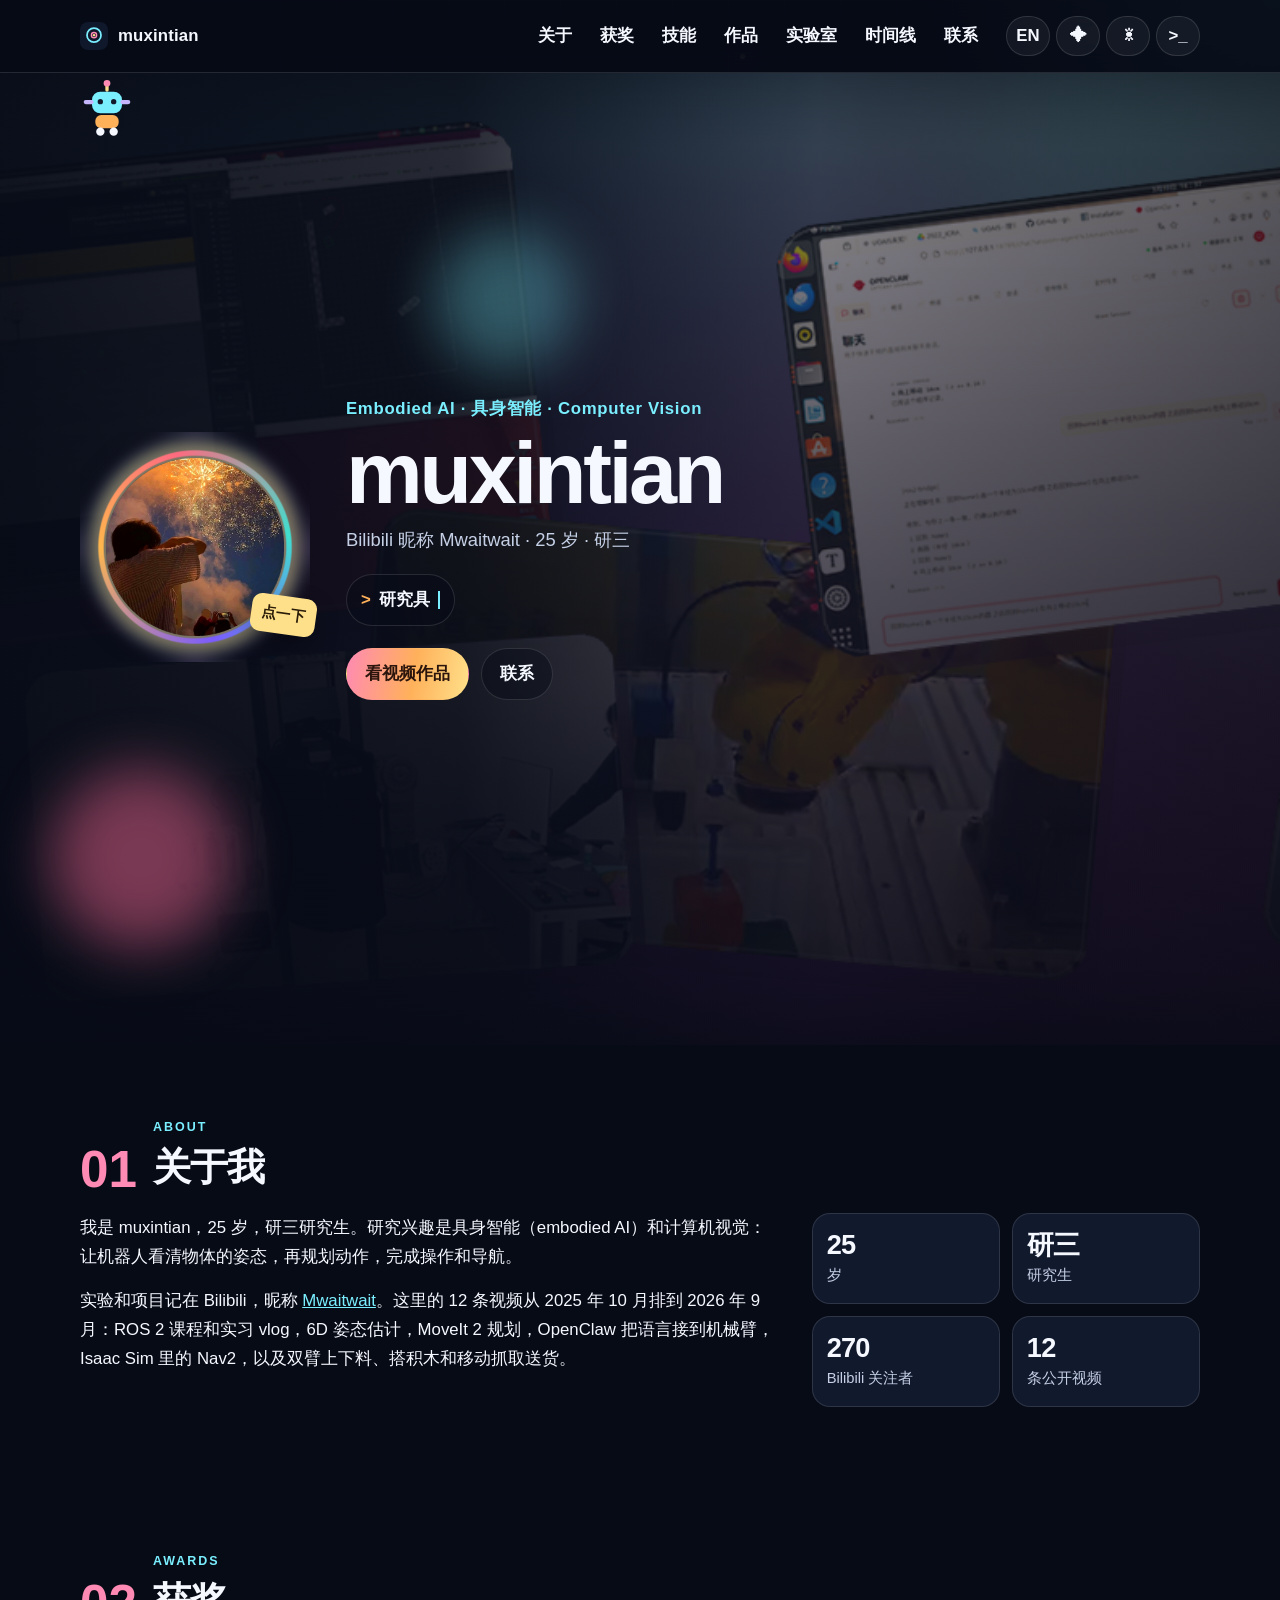
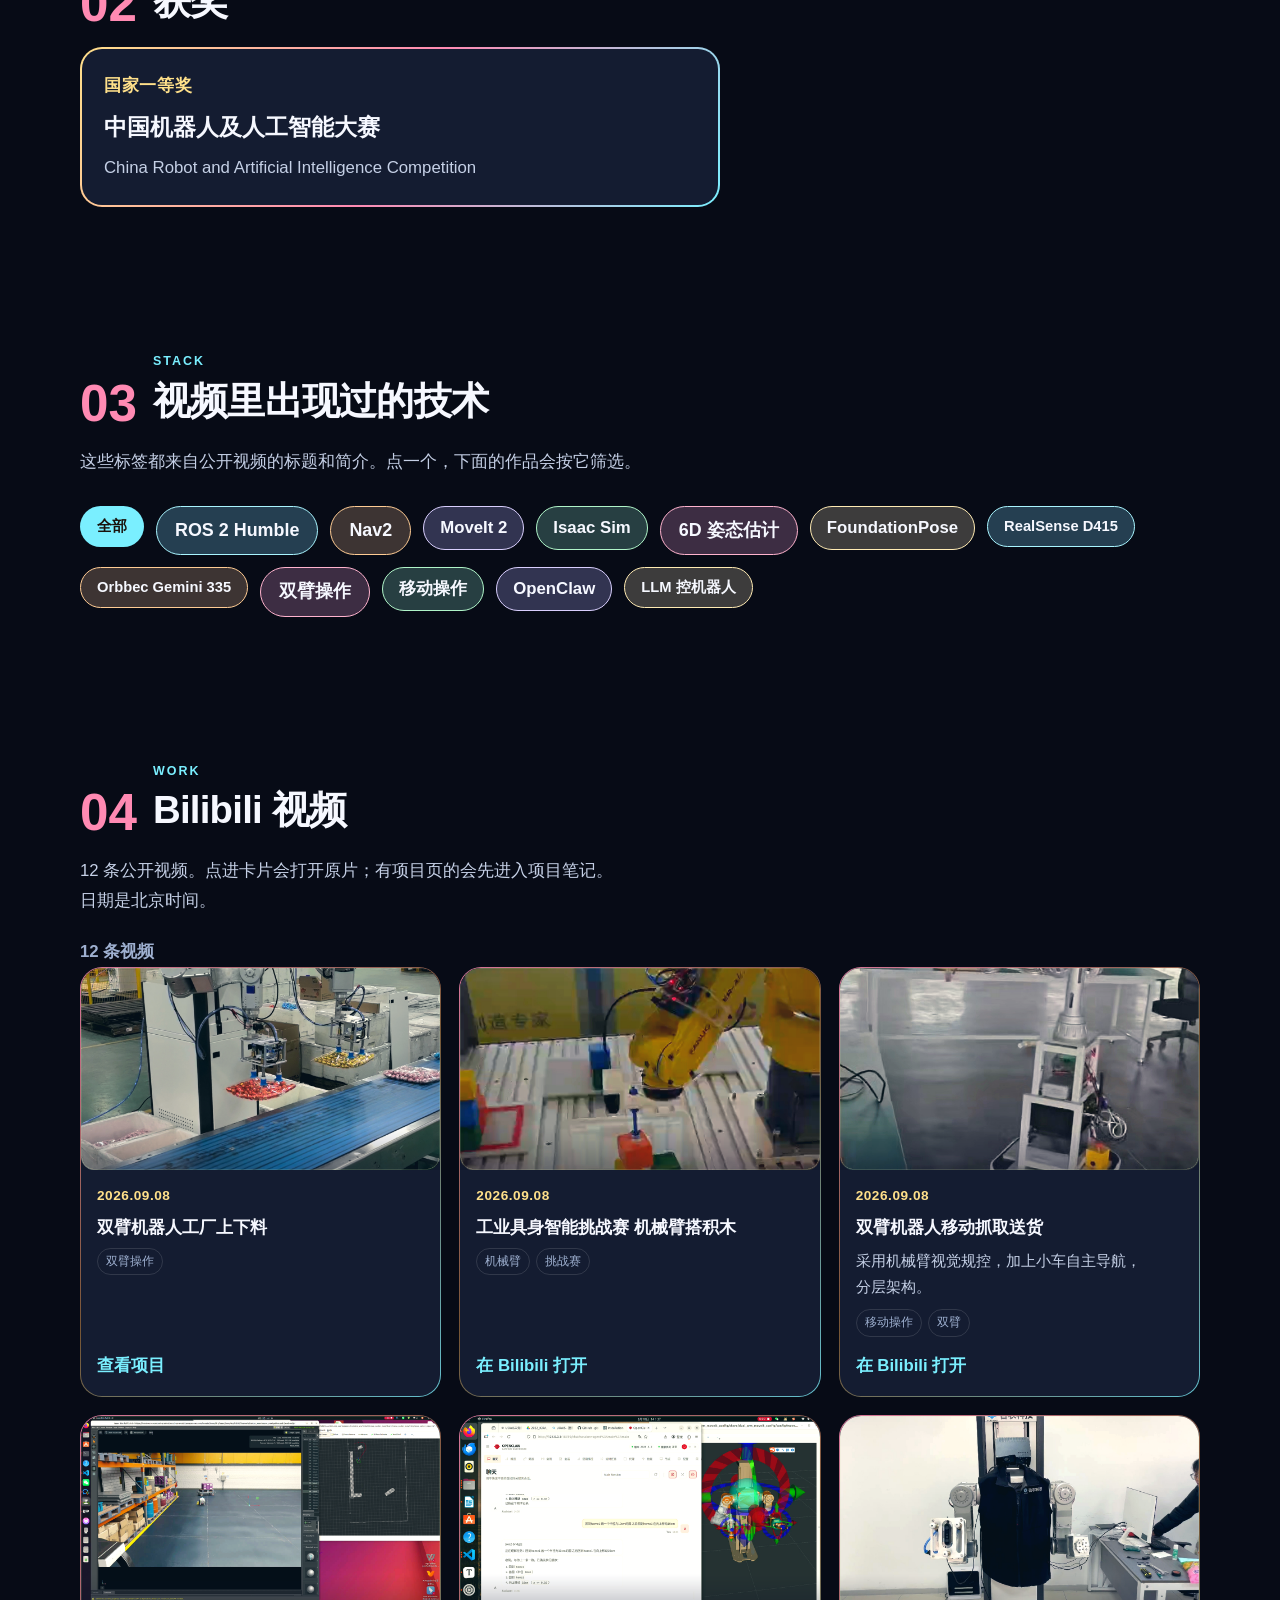
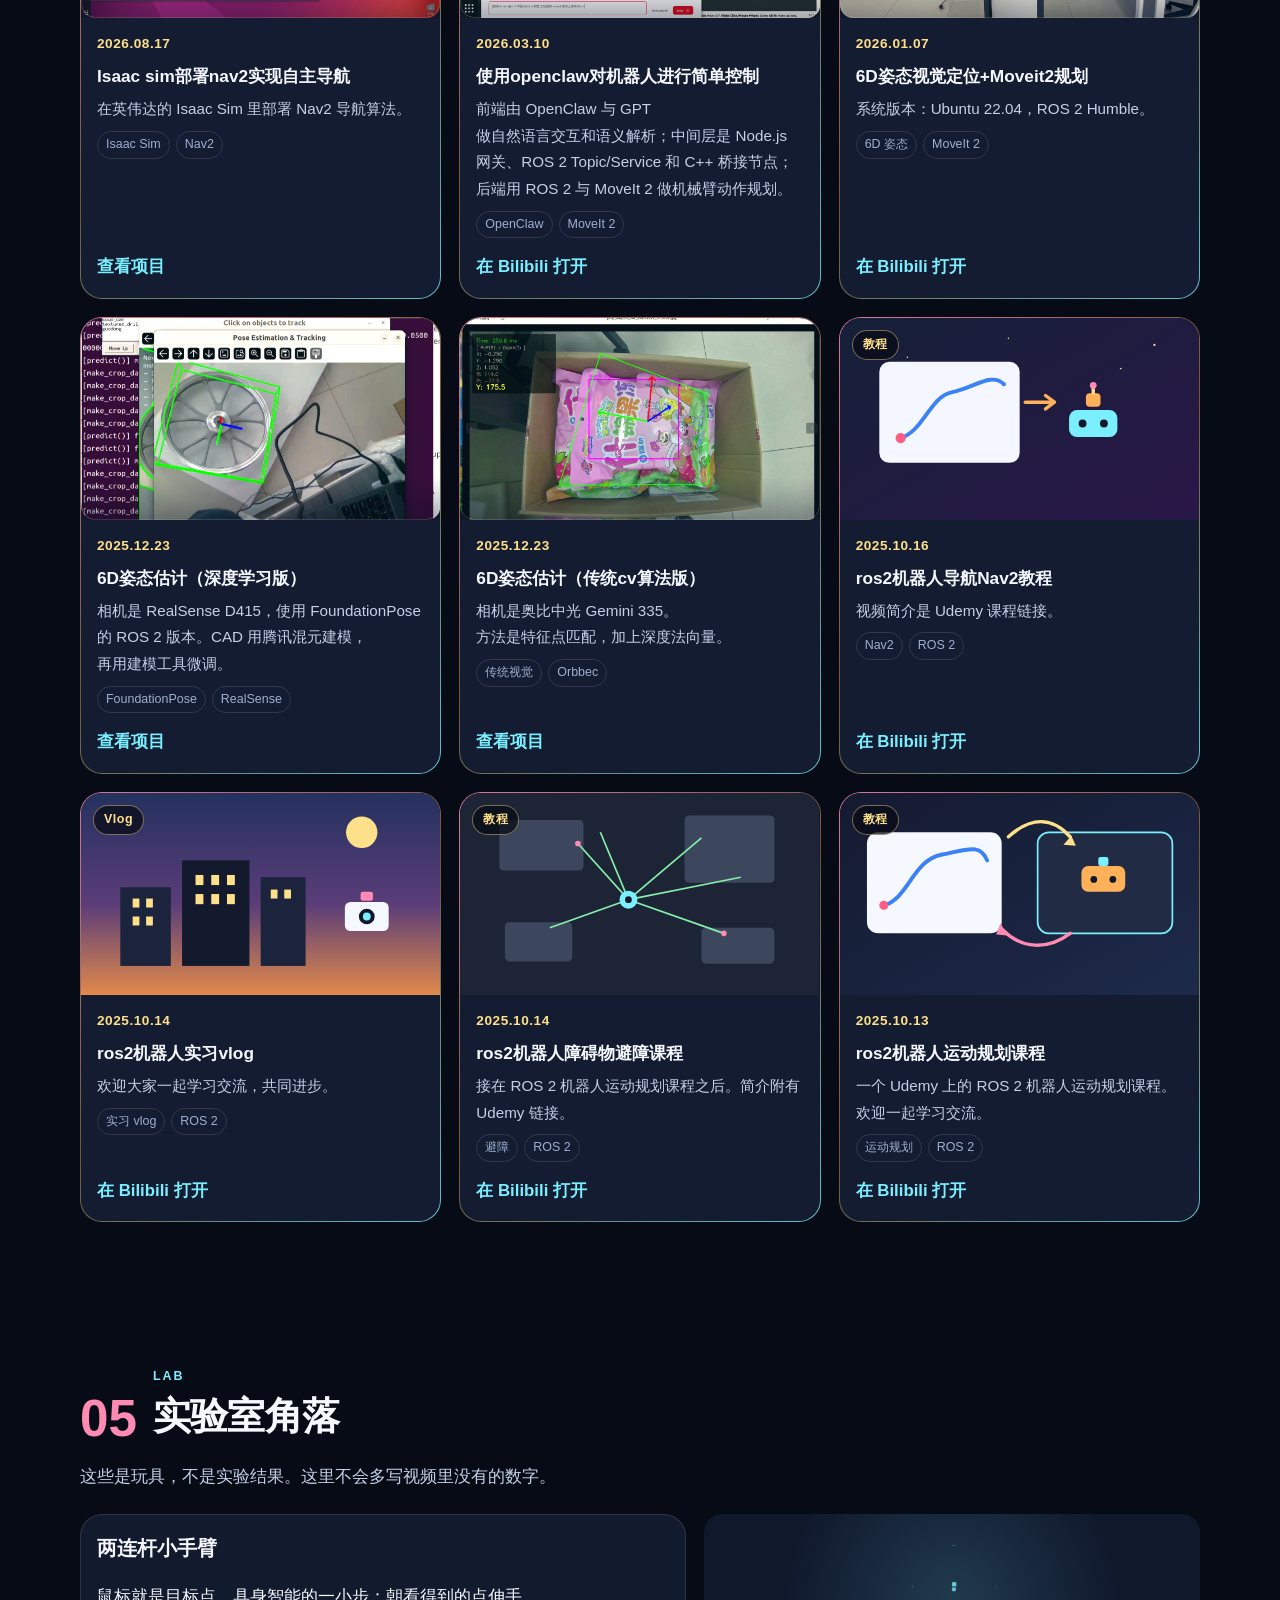
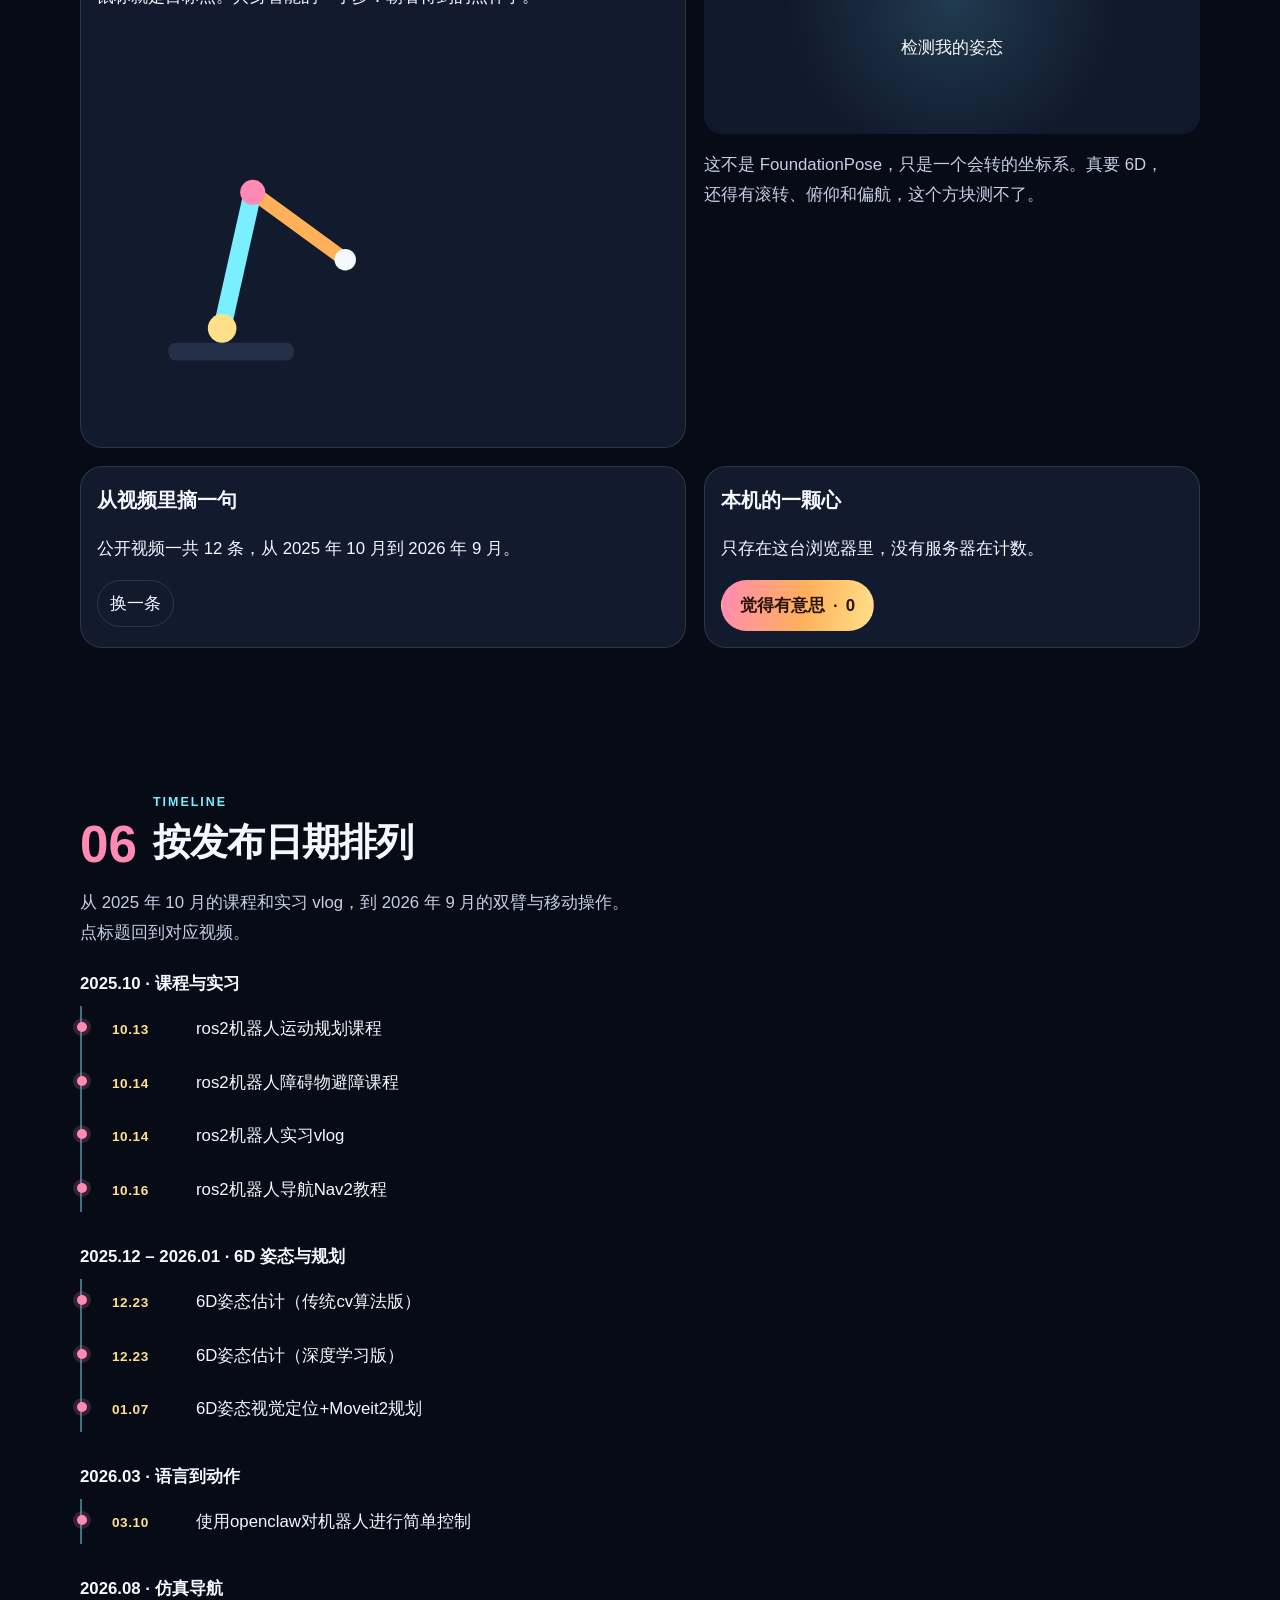
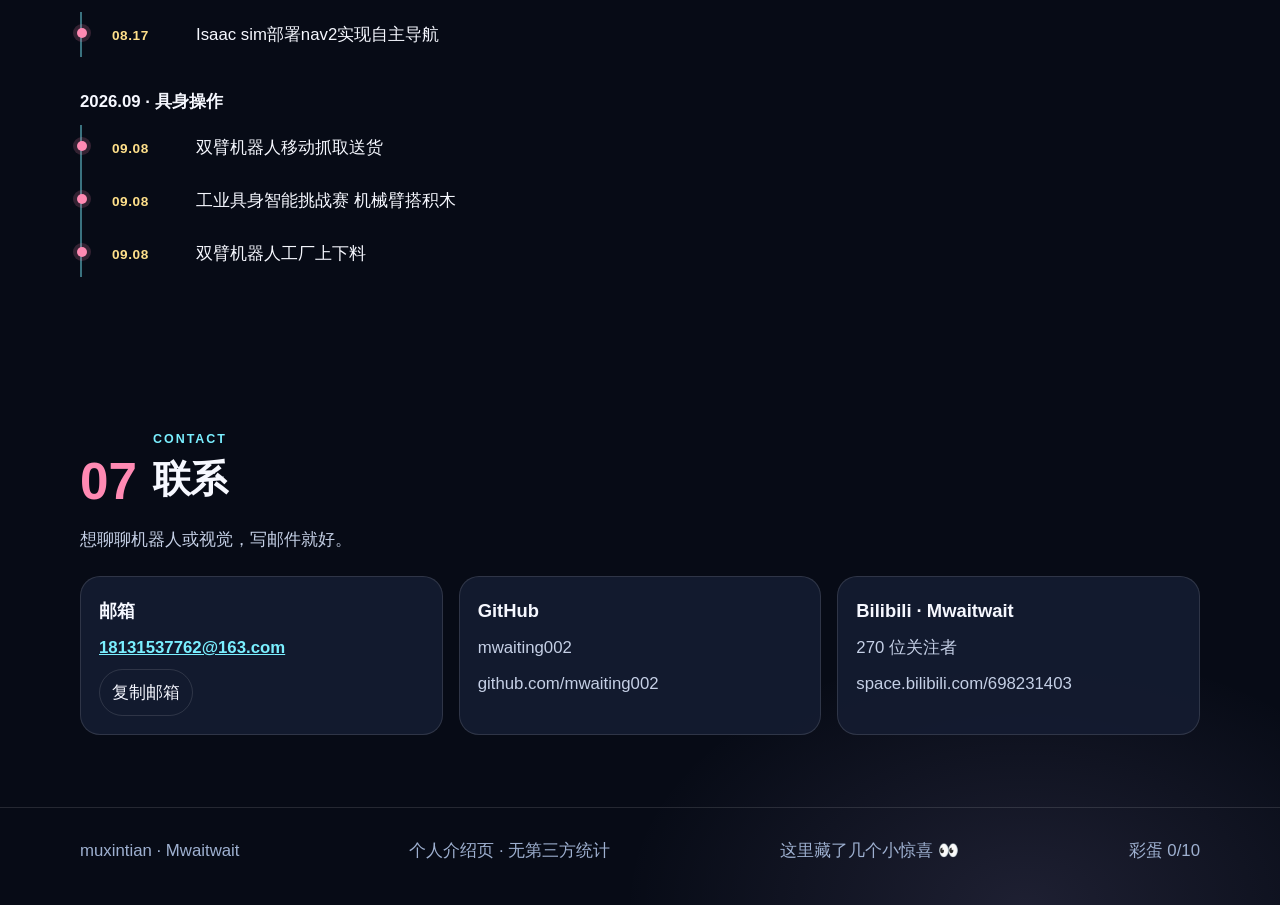
==== commit 485a6039: "Add bilingual project notes, weather, and small lab toys Drop the job-hunting copy, add an English t" ====
--- a/index.html
+++ b/index.html
@@ -6,15 +6,15 @@
   <meta name="color-scheme" content="dark">
   <meta name="theme-color" content="#070b16">
   <meta name="author" content="muxintian">
-  <meta name="description" content="muxintian（Bilibili：Mwaitwait），25 岁，研三。研究具身智能与计算机视觉，正在找工作，欢迎内推。">
+  <meta name="description" content="muxintian（Bilibili：Mwaitwait），25 岁，研三研究生。研究具身智能与计算机视觉。" data-en-content="muxintian (Bilibili: Mwaitwait), 25, a third-year graduate student working on embodied AI and computer vision.">
   <meta property="og:title" content="muxintian · 具身智能与计算机视觉">
-  <meta property="og:description" content="研三，研究具身智能与计算机视觉。正在找工作，欢迎内推。">
+  <meta property="og:description" content="研三研究生，研究具身智能与计算机视觉。" data-en-content="A third-year graduate student working on embodied AI and computer vision.">
   <meta property="og:type" content="website">
   <meta property="og:locale" content="zh_CN">
   <meta property="og:url" content="https://mwaiting002.github.io/">
   <meta property="og:image" content="https://mwaiting002.github.io/assets/hero.png">
   <meta name="twitter:card" content="summary_large_image">
-  <title>muxintian · 具身智能与计算机视觉</title>
+  <title data-en="muxintian · Embodied AI and computer vision">muxintian · 具身智能与计算机视觉</title>
   <link rel="icon" href="favicon.svg" type="image/svg+xml">
   <link rel="preload" as="image" href="assets/hero.png">
   <link rel="preload" as="image" href="assets/avatar-styled.png">
@@ -36,7 +36,7 @@
   </script>
 </head>
 <body id="top">
-  <a class="skip" href="#main">跳到主要内容</a>
+  <a class="skip" href="#main" data-en="Skip to content">跳到主要内容</a>
   <header class="topbar">
     <div class="wrap bar">
       <a class="brand" href="#top">
@@ -48,13 +48,21 @@
         </svg>
         muxintian
       </a>
-      <nav id="site-nav" aria-label="页内导航">
-        <a href="#about">关于</a>
-        <a href="#skills">技能</a>
-        <a href="#work">作品</a>
-        <a href="#timeline">时间线</a>
-        <a href="#contact">联系</a>
+      <nav id="site-nav" aria-label="页内导航" data-en-aria="On this page">
+        <a href="#about" data-en="About">关于</a>
+        <a href="#awards" data-en="Awards">获奖</a>
+        <a href="#skills" data-en="Skills">技能</a>
+        <a href="#work" data-en="Videos">作品</a>
+        <a href="#lab" data-en="Lab">实验室</a>
+        <a href="#timeline" data-en="Timeline">时间线</a>
+        <a href="#contact" data-en="Contact">联系</a>
       </nav>
+      <div class="tools">
+        <button class="tool-btn" id="lang-toggle" type="button">EN</button>
+        <button class="tool-btn" id="weather-toggle" type="button" aria-label="切换天气">☀</button>
+        <button class="tool-btn" id="theme-toggle" type="button" aria-label="切换日间">☀</button>
+        <button class="tool-btn" id="term-toggle" type="button" aria-label="打开终端" data-en-aria="Open terminal">&gt;_</button>
+      </div>
       <button class="nav-toggle" type="button" aria-expanded="false" aria-controls="site-nav">
         <span class="sr-only">打开菜单</span>
         <span class="burger" aria-hidden="true"></span>
@@ -72,22 +80,24 @@
       <div class="orb orb-b" aria-hidden="true"></div>
       <div class="wrap hero-grid">
         <div class="avatar-wrap">
-          <img class="avatar" src="assets/avatar-styled.png" width="800" height="800" alt="muxintian 的头像：侧影举起手机拍摄烟花，外圈是彩色光环" fetchpriority="high">
-          <span class="sticker">求内推</span>
+          <button class="avatar-btn" id="avatar-btn" type="button" aria-label="播放一个小动画" data-en-aria="Play a little animation">
+            <img class="avatar" src="assets/avatar-styled.png" width="800" height="800" alt="muxintian 的头像：侧影举起手机拍摄烟花，外圈是彩色光环" data-en-alt="muxintian's portrait: a silhouette photographing fireworks, with a colored ring" fetchpriority="high">
+          </button>
+          <span class="sticker" data-en="boop">点一下</span>
         </div>
         <div class="hero-copy">
-          <p class="kicker"><span lang="en">Embodied AI</span> · 具身智能 · <span lang="en">Computer Vision</span></p>
+          <p class="kicker" data-en="Embodied AI · Computer Vision">Embodied AI · 具身智能 · Computer Vision</p>
           <h1 id="hero-title">muxintian</h1>
-          <p class="nick">Bilibili 昵称 Mwaitwait · 25 岁 · 研三</p>
+          <p class="nick" data-en="Bilibili · Mwaitwait · age 25 · graduate student">Bilibili 昵称 Mwaitwait · 25 岁 · 研三</p>
           <p class="tagline">
-            <span class="sr-only">研究具身智能与计算机视觉。研三找工作中，欢迎内推。</span>
+            <span class="sr-only" data-en="Researching embodied AI and computer vision.">研究具身智能与计算机视觉。</span>
             <span class="prompt" aria-hidden="true">&gt;</span>
             <span id="tagline" aria-hidden="true">研究具身智能与计算机视觉</span>
             <span class="caret" aria-hidden="true"></span>
           </p>
           <div class="hero-actions">
-            <a class="btn btn-primary" href="#work">看视频作品</a>
-            <a class="btn btn-ghost" href="#contact">联系 / 内推</a>
+            <a class="btn btn-primary" href="#work" data-en="Watch the videos">看视频作品</a>
+            <a class="btn btn-ghost" href="#contact" data-en="Contact">联系</a>
           </div>
         </div>
       </div>
@@ -99,78 +109,65 @@
           <span class="sec-no" aria-hidden="true">01</span>
           <div>
             <p class="eyebrow" lang="en">About</p>
-            <h2>关于我</h2>
+            <h2 data-en="About me">关于我</h2>
           </div>
         </div>
         <div class="about-grid">
           <div>
-            <p>我是 muxintian，25 岁，研三研究生。研究兴趣是具身智能（embodied AI）和计算机视觉：让机器人看清物体的姿态，再规划动作，完成操作和导航。</p>
-            <p>实验和项目记在 Bilibili，昵称 <a href="https://space.bilibili.com/698231403">Mwaitwait</a>。这里的 12 条视频从 2025 年 10 月排到 2026 年 9 月：ROS 2 课程和实习 vlog，6D 姿态估计，MoveIt 2 规划，OpenClaw 把语言接到机械臂，Isaac Sim 里的 Nav2，以及双臂上下料、搭积木和移动抓取送货。</p>
-            <p>目前正在找工作，欢迎内推和交流。</p>
+            <p data-en="I'm muxintian, 25, a third-year graduate student. I work on embodied AI and computer vision: seeing an object's pose, then planning motion for manipulation and navigation.">我是 muxintian，25 岁，研三研究生。研究兴趣是具身智能（embodied AI）和计算机视觉：让机器人看清物体的姿态，再规划动作，完成操作和导航。</p>
+            <p data-en-html='The experiments are on Bilibili under <a href="https://space.bilibili.com/698231403">Mwaitwait</a>. These 12 videos run from October 2025 to September 2026: ROS 2 courses and an internship vlog, 6D pose estimation, MoveIt 2 planning, OpenClaw connecting language to an arm, Nav2 in Isaac Sim, plus dual-arm loading, block stacking, and mobile pick-and-deliver.'>实验和项目记在 Bilibili，昵称 <a href="https://space.bilibili.com/698231403">Mwaitwait</a>。这里的 12 条视频从 2025 年 10 月排到 2026 年 9 月：ROS 2 课程和实习 vlog，6D 姿态估计，MoveIt 2 规划，OpenClaw 把语言接到机械臂，Isaac Sim 里的 Nav2，以及双臂上下料、搭积木和移动抓取送货。</p>
           </div>
           <ul class="stats">
-            <li><strong>25</strong><span>岁</span></li>
-            <li><strong>研三</strong><span>正在找工作</span></li>
-            <li><strong>270</strong><span>Bilibili 关注者</span></li>
-            <li><strong>12</strong><span>条公开视频</span></li>
+            <li><strong>25</strong><span data-en="years old">岁</span></li>
+            <li><strong data-en="Year 3">研三</strong><span data-en="graduate student">研究生</span></li>
+            <li><strong>270</strong><span data-en="Bilibili followers">Bilibili 关注者</span></li>
+            <li><strong>12</strong><span data-en="public videos">条公开视频</span></li>
           </ul>
         </div>
       </div>
     </section>
 
-    <section aria-labelledby="open-title">
+    <section id="awards">
       <div class="wrap">
-        <div class="callout">
-          <svg class="mascot" viewBox="0 0 120 120" aria-hidden="true">
-            <rect x="34" y="28" width="52" height="40" rx="14" fill="#7aefff"/>
-            <circle cx="50" cy="46" r="5" fill="#12182b"/>
-            <circle cx="70" cy="46" r="5" fill="#12182b"/>
-            <rect x="56" y="14" width="8" height="16" rx="3" fill="#ffe08a"/>
-            <circle cx="60" cy="12" r="6" fill="#ff8ab3"/>
-            <rect x="28" y="72" width="64" height="28" rx="12" fill="#ffb15a"/>
-            <circle cx="46" cy="100" r="7" fill="#f6f8ff"/>
-            <circle cx="74" cy="100" r="7" fill="#f6f8ff"/>
-            <path d="M18 78h12M90 78h12" stroke="#c4b5fd" stroke-width="6" stroke-linecap="round"/>
-          </svg>
-          <div>
-            <p class="eyebrow" lang="en">Open to opportunities</p>
-            <h2 id="open-title">研三找工作中</h2>
-            <blockquote class="quote">研三找工作中，求大佬们内推<span class="kaomoji">٩( 'ω' )و</span></blockquote>
-            <p class="lede">方向是具身智能、机器人与计算机视觉。邮件、Bilibili 或 GitHub 都可以找到我。</p>
-            <div class="hero-actions">
-              <a class="btn btn-primary" href="mailto:18131537762@163.com">发邮件</a>
-              <a class="btn btn-ghost" href="https://github.com/mwaiting002">GitHub</a>
-              <a class="btn btn-ghost" href="https://space.bilibili.com/698231403">Bilibili</a>
-            </div>
-          </div>
-        </div>
+        <div class="section-head">
+          <span class="sec-no" aria-hidden="true">02</span>
+          <div>
+            <p class="eyebrow" lang="en">Awards</p>
+            <h2 data-en="Honors">获奖</h2>
+          </div>
+        </div>
+        <article class="award">
+          <p class="award-prize" data-en="National First Prize">国家一等奖</p>
+          <h3 data-en="China Robot and Artificial Intelligence Competition">中国机器人及人工智能大赛</h3>
+          <p data-en="中国机器人及人工智能大赛">China Robot and Artificial Intelligence Competition</p>
+        </article>
       </div>
     </section>
 
     <section id="skills">
       <div class="wrap">
         <div class="section-head">
-          <span class="sec-no" aria-hidden="true">02</span>
+          <span class="sec-no" aria-hidden="true">03</span>
           <div>
             <p class="eyebrow" lang="en">Stack</p>
-            <h2>视频里出现过的技术</h2>
-          </div>
-        </div>
-        <p class="lede">这些标签都来自公开视频的标题和简介。点一个，下面的作品会按它筛选。</p>
-        <ul class="chips" aria-label="按技术筛选视频">
-          <li><button type="button" class="sm" data-filter="all" aria-pressed="true">全部</button></li>
+            <h2 data-en="Techniques that show up in the videos">视频里出现过的技术</h2>
+          </div>
+        </div>
+        <p class="lede" data-en="These tags come from the public titles and descriptions. Click one to filter the videos below.">这些标签都来自公开视频的标题和简介。点一个，下面的作品会按它筛选。</p>
+        <ul class="chips" aria-label="按技术筛选视频" data-en-aria="Filter videos by technique">
+          <li><button type="button" class="sm" data-filter="all" aria-pressed="true" data-en="All">全部</button></li>
           <li><button type="button" class="lg" data-filter="ros2" style="--c:#7aefff">ROS 2 Humble</button></li>
           <li><button type="button" class="lg" data-filter="nav2" style="--c:#ffb15a">Nav2</button></li>
           <li><button type="button" data-filter="moveit" style="--c:#c4b5fd">MoveIt 2</button></li>
           <li><button type="button" data-filter="isaac" style="--c:#86efac">Isaac Sim</button></li>
-          <li><button type="button" class="lg" data-filter="pose" style="--c:#ff8ab3">6D 姿态估计</button></li>
+          <li><button type="button" class="lg" data-filter="pose" style="--c:#ff8ab3" data-en="6D pose">6D 姿态估计</button></li>
           <li><button type="button" data-filter="foundationpose" style="--c:#ffe08a">FoundationPose</button></li>
           <li><button type="button" class="sm" data-filter="realsense" style="--c:#7aefff">RealSense D415</button></li>
           <li><button type="button" class="sm" data-filter="orbbec" style="--c:#ffb15a">Orbbec Gemini 335</button></li>
-          <li><button type="button" class="lg" data-filter="dual" style="--c:#ff8ab3">双臂操作</button></li>
-          <li><button type="button" data-filter="mobile" style="--c:#86efac">移动操作</button></li>
+          <li><button type="button" class="lg" data-filter="dual" style="--c:#ff8ab3" data-en="Dual-arm">双臂操作</button></li>
+          <li><button type="button" data-filter="mobile" style="--c:#86efac" data-en="Mobile manipulation">移动操作</button></li>
           <li><button type="button" data-filter="openclaw" style="--c:#c4b5fd">OpenClaw</button></li>
-          <li><button type="button" class="sm" data-filter="llm" style="--c:#ffe08a">LLM 控机器人</button></li>
+          <li><button type="button" class="sm" data-filter="llm" style="--c:#ffe08a" data-en="LLM to robot">LLM 控机器人</button></li>
         </ul>
       </div>
     </section>
@@ -178,17 +175,17 @@
     <section id="work">
       <div class="wrap">
         <div class="section-head">
-          <span class="sec-no" aria-hidden="true">03</span>
+          <span class="sec-no" aria-hidden="true">04</span>
           <div>
             <p class="eyebrow" lang="en">Work</p>
-            <h2>Bilibili 视频</h2>
-          </div>
-        </div>
-        <p class="lede">12 条公开视频。点进卡片，就会打开 Bilibili 上的原片。日期是北京时间。</p>
+            <h2 data-en="Bilibili videos">Bilibili 视频</h2>
+          </div>
+        </div>
+        <p class="lede" data-en="12 public videos. Cards open the video, or a project note when there is one. Dates are Beijing time.">12 条公开视频。点进卡片会打开原片；有项目页的会先进入项目笔记。日期是北京时间。</p>
         <p id="filter-status" class="filter-status" aria-live="polite">12 条视频</p>
         <div class="grid">
           <article class="card" id="v-BV1NobG69E3H" data-tags="dual">
-            <a href="https://www.bilibili.com/video/BV1NobG69E3H" target="_blank" rel="noopener noreferrer">
+            <a href="projects/dual-arm-loading.html">
               <div class="thumb">
                 <img src="assets/covers-styled/01-BV1NobG69E3H.png" alt="" width="1280" height="720" loading="lazy">
                 <span class="vf" aria-hidden="true"></span>
@@ -196,9 +193,9 @@
               </div>
               <div class="card-body">
                 <time datetime="2026-09-08T11:33:50+08:00">2026.09.08</time>
-                <h3>双臂机器人工厂上下料</h3>
-                <ul class="tags"><li>双臂操作</li></ul>
-                <span class="card-go">在 Bilibili 打开</span>
+                <h3 data-en="Dual-arm factory loading and unloading">双臂机器人工厂上下料</h3>
+                <ul class="tags"><li data-en="Dual-arm">双臂操作</li></ul>
+                <span class="card-go" data-en="View project">查看项目</span>
               </div>
             </a>
           </article>
@@ -212,9 +209,9 @@
               </div>
               <div class="card-body">
                 <time datetime="2026-09-08T11:31:24+08:00">2026.09.08</time>
-                <h3>工业具身智能挑战赛 机械臂搭积木</h3>
-                <ul class="tags"><li>机械臂</li><li>挑战赛</li></ul>
-                <span class="card-go">在 Bilibili 打开</span>
+                <h3 data-en="Industrial embodied-AI challenge: arm block stacking">工业具身智能挑战赛 机械臂搭积木</h3>
+                <ul class="tags"><li data-en="Arm">机械臂</li><li data-en="Challenge">挑战赛</li></ul>
+                <span class="card-go" data-en="Open on Bilibili">在 Bilibili 打开</span>
               </div>
             </a>
           </article>
@@ -228,16 +225,16 @@
               </div>
               <div class="card-body">
                 <time datetime="2026-09-08T11:26:22+08:00">2026.09.08</time>
-                <h3>双臂机器人移动抓取送货</h3>
-                <p class="card-desc">采用机械臂视觉规控，加上小车自主导航，分层架构。</p>
-                <ul class="tags"><li>移动操作</li><li>双臂</li></ul>
-                <span class="card-go">在 Bilibili 打开</span>
+                <h3 data-en="Dual-arm mobile pick-and-deliver">双臂机器人移动抓取送货</h3>
+                <p class="card-desc" data-en="Arm visual planning plus mobile-base navigation, in layers.">采用机械臂视觉规控，加上小车自主导航，分层架构。</p>
+                <ul class="tags"><li data-en="Mobile manipulation">移动操作</li><li data-en="Dual-arm">双臂</li></ul>
+                <span class="card-go" data-en="Open on Bilibili">在 Bilibili 打开</span>
               </div>
             </a>
           </article>
 
           <article class="card" id="v-BV1JTbe6qEMX" data-tags="isaac nav2 sim">
-            <a href="https://www.bilibili.com/video/BV1JTbe6qEMX" target="_blank" rel="noopener noreferrer">
+            <a href="projects/isaac-nav2.html">
               <div class="thumb">
                 <img src="assets/covers-styled/04-BV1JTbe6qEMX.png" alt="" width="1280" height="720" loading="lazy">
                 <span class="vf" aria-hidden="true"></span>
@@ -245,10 +242,10 @@
               </div>
               <div class="card-body">
                 <time datetime="2026-08-17T20:18:20+08:00">2026.08.17</time>
-                <h3>Isaac sim部署nav2实现自主导航</h3>
-                <p class="card-desc">在英伟达的 Isaac Sim 里部署 Nav2 导航算法。</p>
+                <h3 data-en="Nav2 autonomous navigation in Isaac Sim">Isaac sim部署nav2实现自主导航</h3>
+                <p class="card-desc" data-en="Nav2 is deployed inside NVIDIA Isaac Sim.">在英伟达的 Isaac Sim 里部署 Nav2 导航算法。</p>
                 <ul class="tags"><li>Isaac Sim</li><li>Nav2</li></ul>
-                <span class="card-go">在 Bilibili 打开</span>
+                <span class="card-go" data-en="View project">查看项目</span>
               </div>
             </a>
           </article>
@@ -262,10 +259,10 @@
               </div>
               <div class="card-body">
                 <time datetime="2026-03-10T17:35:26+08:00">2026.03.10</time>
-                <h3>使用openclaw对机器人进行简单控制</h3>
-                <p class="card-desc">前端由 OpenClaw 与 GPT 做自然语言交互和语义解析；中间层是 Node.js 网关、ROS 2 Topic/Service 和 C++ 桥接节点；后端用 ROS 2 与 MoveIt 2 做机械臂动作规划。</p>
+                <h3 data-en="Simple robot control with OpenClaw">使用openclaw对机器人进行简单控制</h3>
+                <p class="card-desc" data-en="OpenClaw and GPT handle language; a Node.js gateway, ROS 2, and a C++ bridge sit in the middle; MoveIt 2 plans the arm.">前端由 OpenClaw 与 GPT 做自然语言交互和语义解析；中间层是 Node.js 网关、ROS 2 Topic/Service 和 C++ 桥接节点；后端用 ROS 2 与 MoveIt 2 做机械臂动作规划。</p>
                 <ul class="tags"><li>OpenClaw</li><li>MoveIt 2</li></ul>
-                <span class="card-go">在 Bilibili 打开</span>
+                <span class="card-go" data-en="Open on Bilibili">在 Bilibili 打开</span>
               </div>
             </a>
           </article>
@@ -279,16 +276,16 @@
               </div>
               <div class="card-body">
                 <time datetime="2026-01-07T22:47:15+08:00">2026.01.07</time>
-                <h3>6D姿态视觉定位+Moveit2规划</h3>
-                <p class="card-desc">系统版本：Ubuntu 22.04，ROS 2 Humble。</p>
-                <ul class="tags"><li>6D 姿态</li><li>MoveIt 2</li></ul>
-                <span class="card-go">在 Bilibili 打开</span>
+                <h3 data-en="6D visual localization + MoveIt 2 planning">6D姿态视觉定位+Moveit2规划</h3>
+                <p class="card-desc" data-en="The note only lists Ubuntu 22.04 and ROS 2 Humble.">系统版本：Ubuntu 22.04，ROS 2 Humble。</p>
+                <ul class="tags"><li data-en="6D pose">6D 姿态</li><li>MoveIt 2</li></ul>
+                <span class="card-go" data-en="Open on Bilibili">在 Bilibili 打开</span>
               </div>
             </a>
           </article>
 
           <article class="card" id="v-BV1unBNBZEmL" data-tags="pose foundationpose realsense ros2 vision">
-            <a href="https://www.bilibili.com/video/BV1unBNBZEmL" target="_blank" rel="noopener noreferrer">
+            <a href="projects/pose-6d.html">
               <div class="thumb">
                 <img src="assets/covers-styled/07-BV1unBNBZEmL.png" alt="" width="1280" height="720" loading="lazy">
                 <span class="vf" aria-hidden="true"></span>
@@ -296,16 +293,16 @@
               </div>
               <div class="card-body">
                 <time datetime="2025-12-23T11:49:48+08:00">2025.12.23</time>
-                <h3>6D姿态估计（深度学习版）</h3>
-                <p class="card-desc">相机是 RealSense D415，使用 FoundationPose 的 ROS 2 版本。CAD 用腾讯混元建模，再用建模工具微调。</p>
+                <h3 data-en="6D pose estimation (deep learning)">6D姿态估计（深度学习版）</h3>
+                <p class="card-desc" data-en="RealSense D415 and the ROS 2 build of FoundationPose. CAD from Tencent Hunyuan, then a modeling-tool tweak.">相机是 RealSense D415，使用 FoundationPose 的 ROS 2 版本。CAD 用腾讯混元建模，再用建模工具微调。</p>
                 <ul class="tags"><li>FoundationPose</li><li>RealSense</li></ul>
-                <span class="card-go">在 Bilibili 打开</span>
+                <span class="card-go" data-en="View project">查看项目</span>
               </div>
             </a>
           </article>
 
           <article class="card" id="v-BV1XoBNBAEbE" data-tags="pose orbbec vision">
-            <a href="https://www.bilibili.com/video/BV1XoBNBAEbE" target="_blank" rel="noopener noreferrer">
+            <a href="projects/pose-6d.html">
               <div class="thumb">
                 <img src="assets/covers-styled/08-BV1XoBNBAEbE.png" alt="" width="1280" height="720" loading="lazy">
                 <span class="vf" aria-hidden="true"></span>
@@ -313,10 +310,10 @@
               </div>
               <div class="card-body">
                 <time datetime="2025-12-23T11:38:03+08:00">2025.12.23</time>
-                <h3>6D姿态估计（传统cv算法版）</h3>
-                <p class="card-desc">相机是奥比中光 Gemini 335。方法是特征点匹配，加上深度法向量。</p>
-                <ul class="tags"><li>传统视觉</li><li>Orbbec</li></ul>
-                <span class="card-go">在 Bilibili 打开</span>
+                <h3 data-en="6D pose estimation (classical CV)">6D姿态估计（传统cv算法版）</h3>
+                <p class="card-desc" data-en="Orbbec Gemini 335. The method is feature matching plus depth normals.">相机是奥比中光 Gemini 335。方法是特征点匹配，加上深度法向量。</p>
+                <ul class="tags"><li data-en="Classical vision">传统视觉</li><li>Orbbec</li></ul>
+                <span class="card-go" data-en="View project">查看项目</span>
               </div>
             </a>
           </article>
@@ -349,16 +346,16 @@
                   <path d="M330 150h48" stroke="#ffb15a" stroke-width="6" stroke-linecap="round"/>
                   <path d="M366 138l16 12-16 12" fill="none" stroke="#ffb15a" stroke-width="6" stroke-linecap="round" stroke-linejoin="round"/>
                 </svg>
-                <span class="ribbon">教程</span>
+                <span class="ribbon" data-en="Tutorial">教程</span>
                 <span class="vf" aria-hidden="true"></span>
                 <span class="play" aria-hidden="true"><svg viewBox="0 0 24 24" width="22" height="22"><path d="M8 5v14l12-7z" fill="#fff"/></svg></span>
               </div>
               <div class="card-body">
                 <time datetime="2025-10-16T18:23:24+08:00">2025.10.16</time>
-                <h3>ros2机器人导航Nav2教程</h3>
-                <p class="card-desc">视频简介是 Udemy 课程链接。</p>
+                <h3 data-en="ROS 2 Nav2 navigation tutorial">ros2机器人导航Nav2教程</h3>
+                <p class="card-desc" data-en="The description is a Udemy course link.">视频简介是 Udemy 课程链接。</p>
                 <ul class="tags"><li>Nav2</li><li>ROS 2</li></ul>
-                <span class="card-go">在 Bilibili 打开</span>
+                <span class="card-go" data-en="Open on Bilibili">在 Bilibili 打开</span>
               </div>
             </a>
           </article>
@@ -399,10 +396,10 @@
               </div>
               <div class="card-body">
                 <time datetime="2025-10-14T22:20:36+08:00">2025.10.14</time>
-                <h3>ros2机器人实习vlog</h3>
-                <p class="card-desc">欢迎大家一起学习交流，共同进步。</p>
-                <ul class="tags"><li>实习 vlog</li><li>ROS 2</li></ul>
-                <span class="card-go">在 Bilibili 打开</span>
+                <h3 data-en="ROS 2 robot internship vlog">ros2机器人实习vlog</h3>
+                <p class="card-desc" data-en="The note invites people to learn and exchange ideas.">欢迎大家一起学习交流，共同进步。</p>
+                <ul class="tags"><li data-en="Internship vlog">实习 vlog</li><li>ROS 2</li></ul>
+                <span class="card-go" data-en="Open on Bilibili">在 Bilibili 打开</span>
               </div>
             </a>
           </article>
@@ -424,16 +421,16 @@
                   <circle cx="210" cy="90" r="5" fill="#ff8ab3"/>
                   <circle cx="470" cy="250" r="5" fill="#ff8ab3"/>
                 </svg>
-                <span class="ribbon">教程</span>
+                <span class="ribbon" data-en="Tutorial">教程</span>
                 <span class="vf" aria-hidden="true"></span>
                 <span class="play" aria-hidden="true"><svg viewBox="0 0 24 24" width="22" height="22"><path d="M8 5v14l12-7z" fill="#fff"/></svg></span>
               </div>
               <div class="card-body">
                 <time datetime="2025-10-14T14:27:16+08:00">2025.10.14</time>
-                <h3>ros2机器人障碍物避障课程</h3>
-                <p class="card-desc">接在 ROS 2 机器人运动规划课程之后。简介附有 Udemy 链接。</p>
-                <ul class="tags"><li>避障</li><li>ROS 2</li></ul>
-                <span class="card-go">在 Bilibili 打开</span>
+                <h3 data-en="ROS 2 robot obstacle-avoidance course">ros2机器人障碍物避障课程</h3>
+                <p class="card-desc" data-en="It follows the ROS 2 motion-planning course. The description includes a Udemy link.">接在 ROS 2 机器人运动规划课程之后。简介附有 Udemy 链接。</p>
+                <ul class="tags"><li data-en="Avoidance">避障</li><li>ROS 2</li></ul>
+                <span class="card-go" data-en="Open on Bilibili">在 Bilibili 打开</span>
               </div>
             </a>
           </article>
@@ -464,70 +461,115 @@
                   <path d="M410 250c-40 30-86 28-120-6" fill="none" stroke="#ff8ab3" stroke-width="6" stroke-linecap="round"/>
                   <path d="M286 232l-8 20 20 2" fill="#ff8ab3"/>
                 </svg>
-                <span class="ribbon">教程</span>
+                <span class="ribbon" data-en="Tutorial">教程</span>
                 <span class="vf" aria-hidden="true"></span>
                 <span class="play" aria-hidden="true"><svg viewBox="0 0 24 24" width="22" height="22"><path d="M8 5v14l12-7z" fill="#fff"/></svg></span>
               </div>
               <div class="card-body">
                 <time datetime="2025-10-13T18:15:42+08:00">2025.10.13</time>
-                <h3>ros2机器人运动规划课程</h3>
-                <p class="card-desc">一个 Udemy 上的 ROS 2 机器人运动规划课程。欢迎一起学习交流。</p>
-                <ul class="tags"><li>运动规划</li><li>ROS 2</li></ul>
-                <span class="card-go">在 Bilibili 打开</span>
-              </div>
-            </a>
-          </article>
-        </div>
-        <p id="empty-filter" class="empty" hidden>这个标签下没有对应视频。</p>
+                <h3 data-en="ROS 2 robot motion-planning course">ros2机器人运动规划课程</h3>
+                <p class="card-desc" data-en="A Udemy course on ROS 2 robot motion planning. The note welcomes people to learn together.">一个 Udemy 上的 ROS 2 机器人运动规划课程。欢迎一起学习交流。</p>
+                <ul class="tags"><li data-en="Motion planning">运动规划</li><li>ROS 2</li></ul>
+                <span class="card-go" data-en="Open on Bilibili">在 Bilibili 打开</span>
+              </div>
+            </a>
+          </article>
+        </div>
+        <p id="empty-filter" class="empty" hidden data-en="No videos for this tag.">这个标签下没有对应视频。</p>
+      </div>
+    </section>
+
+    <section id="lab">
+      <div class="wrap">
+        <div class="section-head">
+          <span class="sec-no" aria-hidden="true">05</span>
+          <div>
+            <p class="eyebrow" lang="en">Lab</p>
+            <h2 data-en="A small lab bench">实验室角落</h2>
+          </div>
+        </div>
+        <p class="lede" data-en="Toys, not results. Nothing here adds a number that the videos did not publish.">这些是玩具，不是实验结果。这里不会多写视频里没有的数字。</p>
+        <div class="lab-grid">
+          <div class="toy">
+            <h3 data-en="Two-link arm">两连杆小手臂</h3>
+            <p data-en="The cursor is the target. Embodied AI, toy-sized: reach toward the point you can see.">鼠标就是目标点。具身智能的一小步：朝看得到的点伸手。</p>
+            <svg id="arm-svg" class="arm-svg" viewBox="0 0 320 220" role="img" aria-label="两连杆机械臂，跟着指针走" data-en-aria="A two-link arm that follows the pointer">
+              <rect x="40" y="176" width="70" height="10" rx="4" fill="#243049"/>
+              <line id="link1" x1="70" y1="168" x2="140" y2="120" stroke="#7aefff" stroke-width="10" stroke-linecap="round"/>
+              <line id="link2" x1="140" y1="120" x2="190" y2="70" stroke="#ffb15a" stroke-width="8" stroke-linecap="round"/>
+              <circle id="j0" cx="70" cy="168" r="8" fill="#ffe08a"/>
+              <circle id="j1" cx="140" cy="120" r="7" fill="#ff8ab3"/>
+              <circle id="tip" cx="190" cy="70" r="6" fill="#f6f8ff"/>
+            </svg>
+          </div>
+          <div>
+            <button class="pose-stage" id="pose-stage" type="button">
+              <span class="cube" aria-hidden="true"><i></i><i></i><i></i><i></i><i></i><i></i></span>
+              <span class="axes" aria-hidden="true"><b>X</b><b>Y</b><b>Z</b></span>
+              <span data-en="Detect my pose">检测我的姿态</span>
+            </button>
+            <p class="note" data-en="Not FoundationPose. Just a spinning frame. 6D would also need roll, pitch, and yaw, and this cube does not measure them.">这不是 FoundationPose，只是一个会转的坐标系。真要 6D，还得有滚转、俯仰和偏航，这个方块测不了。</p>
+          </div>
+          <article class="fact-card">
+            <h3 data-en="From the videos">从视频里摘一句</h3>
+            <p id="fact-body">公开视频一共 12 条，从 2025 年 10 月到 2026 年 9 月。</p>
+            <button class="copy" id="fact-next" type="button" data-en="Another one">换一条</button>
+          </article>
+          <article class="like-card">
+            <h3 data-en="A local heart">本机的一颗心</h3>
+            <p data-en="Stored only in this browser. There is no server counting it.">只存在这台浏览器里，没有服务器在计数。</p>
+            <button class="btn btn-primary" id="like-btn" type="button"><span data-en="Like">觉得有意思</span> · <span id="like-count">0</span></button>
+          </article>
+        </div>
       </div>
     </section>
 
     <section id="timeline">
       <div class="wrap">
         <div class="section-head">
-          <span class="sec-no" aria-hidden="true">04</span>
+          <span class="sec-no" aria-hidden="true">06</span>
           <div>
             <p class="eyebrow" lang="en">Timeline</p>
-            <h2>按发布日期排列</h2>
-          </div>
-        </div>
-        <p class="lede">从 2025 年 10 月的课程和实习 vlog，到 2026 年 9 月的双臂与移动操作。点标题回到对应视频。</p>
+            <h2 data-en="By publish date">按发布日期排列</h2>
+          </div>
+        </div>
+        <p class="lede" data-en="From the October 2025 courses and internship vlog to the September 2026 manipulation videos. A title jumps back to that card.">从 2025 年 10 月的课程和实习 vlog，到 2026 年 9 月的双臂与移动操作。点标题回到对应视频。</p>
         <div class="timeline">
           <div class="tl-group">
-            <h3>2025.10 · 课程与实习</h3>
+            <h3 data-en="2025.10 · Courses and internship">2025.10 · 课程与实习</h3>
             <ol class="tl">
-              <li><a href="#v-BV1Ak42zsEny"><time datetime="2025-10-13">10.13</time><span>ros2机器人运动规划课程</span></a></li>
-              <li><a href="#v-BV1ZP49zYEL8"><time datetime="2025-10-14">10.14</time><span>ros2机器人障碍物避障课程</span></a></li>
-              <li><a href="#v-BV1L448zhEHk"><time datetime="2025-10-14">10.14</time><span>ros2机器人实习vlog</span></a></li>
-              <li><a href="#v-BV1ZDWqzjEra"><time datetime="2025-10-16">10.16</time><span>ros2机器人导航Nav2教程</span></a></li>
+              <li><a href="#v-BV1Ak42zsEny"><time datetime="2025-10-13">10.13</time><span data-en="ROS 2 robot motion-planning course">ros2机器人运动规划课程</span></a></li>
+              <li><a href="#v-BV1ZP49zYEL8"><time datetime="2025-10-14">10.14</time><span data-en="ROS 2 robot obstacle-avoidance course">ros2机器人障碍物避障课程</span></a></li>
+              <li><a href="#v-BV1L448zhEHk"><time datetime="2025-10-14">10.14</time><span data-en="ROS 2 robot internship vlog">ros2机器人实习vlog</span></a></li>
+              <li><a href="#v-BV1ZDWqzjEra"><time datetime="2025-10-16">10.16</time><span data-en="ROS 2 Nav2 navigation tutorial">ros2机器人导航Nav2教程</span></a></li>
             </ol>
           </div>
           <div class="tl-group">
-            <h3>2025.12 – 2026.01 · 6D 姿态与规划</h3>
+            <h3 data-en="2025.12 – 2026.01 · 6D pose and planning">2025.12 – 2026.01 · 6D 姿态与规划</h3>
             <ol class="tl">
-              <li><a href="#v-BV1XoBNBAEbE"><time datetime="2025-12-23">12.23</time><span>6D姿态估计（传统cv算法版）</span></a></li>
-              <li><a href="#v-BV1unBNBZEmL"><time datetime="2025-12-23">12.23</time><span>6D姿态估计（深度学习版）</span></a></li>
-              <li><a href="#v-BV1UziyBcE7b"><time datetime="2026-01-07">01.07</time><span>6D姿态视觉定位+Moveit2规划</span></a></li>
+              <li><a href="#v-BV1XoBNBAEbE"><time datetime="2025-12-23">12.23</time><span data-en="6D pose estimation (classical CV)">6D姿态估计（传统cv算法版）</span></a></li>
+              <li><a href="#v-BV1unBNBZEmL"><time datetime="2025-12-23">12.23</time><span data-en="6D pose estimation (deep learning)">6D姿态估计（深度学习版）</span></a></li>
+              <li><a href="#v-BV1UziyBcE7b"><time datetime="2026-01-07">01.07</time><span data-en="6D visual localization + MoveIt 2 planning">6D姿态视觉定位+Moveit2规划</span></a></li>
             </ol>
           </div>
           <div class="tl-group">
-            <h3>2026.03 · 语言到动作</h3>
+            <h3 data-en="2026.03 · Language to motion">2026.03 · 语言到动作</h3>
             <ol class="tl">
-              <li><a href="#v-BV1T5NFzrEjh"><time datetime="2026-03-10">03.10</time><span>使用openclaw对机器人进行简单控制</span></a></li>
+              <li><a href="#v-BV1T5NFzrEjh"><time datetime="2026-03-10">03.10</time><span data-en="Simple robot control with OpenClaw">使用openclaw对机器人进行简单控制</span></a></li>
             </ol>
           </div>
           <div class="tl-group">
-            <h3>2026.08 · 仿真导航</h3>
+            <h3 data-en="2026.08 · Navigation in simulation">2026.08 · 仿真导航</h3>
             <ol class="tl">
-              <li><a href="#v-BV1JTbe6qEMX"><time datetime="2026-08-17">08.17</time><span>Isaac sim部署nav2实现自主导航</span></a></li>
+              <li><a href="#v-BV1JTbe6qEMX"><time datetime="2026-08-17">08.17</time><span data-en="Nav2 autonomous navigation in Isaac Sim">Isaac sim部署nav2实现自主导航</span></a></li>
             </ol>
           </div>
           <div class="tl-group">
-            <h3>2026.09 · 具身操作</h3>
+            <h3 data-en="2026.09 · Embodied manipulation">2026.09 · 具身操作</h3>
             <ol class="tl">
-              <li><a href="#v-BV1sfbG6pEsJ"><time datetime="2026-09-08">09.08</time><span>双臂机器人移动抓取送货</span></a></li>
-              <li><a href="#v-BV1NobG69EbP"><time datetime="2026-09-08">09.08</time><span>工业具身智能挑战赛 机械臂搭积木</span></a></li>
-              <li><a href="#v-BV1NobG69E3H"><time datetime="2026-09-08">09.08</time><span>双臂机器人工厂上下料</span></a></li>
+              <li><a href="#v-BV1sfbG6pEsJ"><time datetime="2026-09-08">09.08</time><span data-en="Dual-arm mobile pick-and-deliver">双臂机器人移动抓取送货</span></a></li>
+              <li><a href="#v-BV1NobG69EbP"><time datetime="2026-09-08">09.08</time><span data-en="Industrial embodied-AI challenge: arm block stacking">工业具身智能挑战赛 机械臂搭积木</span></a></li>
+              <li><a href="#v-BV1NobG69E3H"><time datetime="2026-09-08">09.08</time><span data-en="Dual-arm factory loading and unloading">双臂机器人工厂上下料</span></a></li>
             </ol>
           </div>
         </div>
@@ -537,18 +579,18 @@
     <section id="contact">
       <div class="wrap">
         <div class="section-head">
-          <span class="sec-no" aria-hidden="true">05</span>
+          <span class="sec-no" aria-hidden="true">07</span>
           <div>
             <p class="eyebrow" lang="en">Contact</p>
-            <h2>联系</h2>
-          </div>
-        </div>
-        <p class="lede">内推、岗位或想一起聊机器人，直接写邮件就好。</p>
+            <h2 data-en="Contact">联系</h2>
+          </div>
+        </div>
+        <p class="lede" data-en="To talk about robots or vision, email works.">想聊聊机器人或视觉，写邮件就好。</p>
         <div class="contact-grid">
           <div class="contact-card">
-            <strong>邮箱</strong>
+            <strong data-en="Email">邮箱</strong>
             <a class="mail-link" href="mailto:18131537762@163.com">18131537762@163.com</a>
-            <button class="copy" id="copy-email" type="button">复制邮箱</button>
+            <button class="copy" id="copy-email" type="button" data-en="Copy email">复制邮箱</button>
           </div>
           <a class="contact-card" href="https://github.com/mwaiting002">
             <strong>GitHub</strong>
@@ -557,7 +599,7 @@
           </a>
           <a class="contact-card" href="https://space.bilibili.com/698231403">
             <strong>Bilibili · Mwaitwait</strong>
-            <span>270 位关注者</span>
+            <span data-en="270 followers">270 位关注者</span>
             <span>space.bilibili.com/698231403</span>
           </a>
         </div>
@@ -568,9 +610,13 @@
   <footer class="site-footer">
     <div class="wrap">
       <p>muxintian · Mwaitwait</p>
-      <p>个人介绍页 · 无第三方统计</p>
+      <p data-en="Personal page · no third-party analytics">个人介绍页 · 无第三方统计</p>
+      <p data-en="There are some hidden surprises here 👀">这里藏了几个小惊喜 👀</p>
+      <p data-egg-count>彩蛋 0/10</p>
     </div>
   </footer>
+  <script src="i18n.js"></script>
   <script src="script.js"></script>
+  <script src="extras.js"></script>
 </body>
 </html>
--- a/styles.css
+++ b/styles.css
@@ -30,6 +30,7 @@
 
 body {
   margin: 0;
+  overflow-x: hidden;
   font-family: "Segoe UI", "PingFang SC", "Hiragino Sans GB", "Noto Sans SC", "Microsoft YaHei", "WenQuanYi Micro Hei", "Droid Sans Fallback", sans-serif;
   font-size: 1.05rem;
   line-height: 1.75;
@@ -325,8 +326,10 @@
 .tagline {
   display: flex;
   align-items: center;
+  flex-wrap: wrap;
   gap: 8px;
   min-height: 52px;
+  max-width: 100%;
   margin: 18px 0 0;
   padding: 8px 14px;
   width: fit-content;
@@ -795,6 +798,11 @@
   color: var(--ink);
   padding: 8px 12px;
   border-radius: 12px;
+  min-width: 0;
+}
+.tl a span {
+  min-width: 0;
+  overflow-wrap: anywhere;
 }
 
 .tl a:hover {
@@ -995,4 +1003,377 @@
   a.contact-card:hover {
     transform: none;
   }
-}
+
+  .cursor-bot,
+  #weather,
+  .burst,
+  .confetti,
+  .heart,
+  .star {
+    display: none !important;
+  }
+}
+
+.tools {
+  display: flex;
+  align-items: center;
+  gap: 6px;
+}
+
+.tool-btn {
+  min-width: 44px;
+  min-height: 40px;
+  border-radius: 999px;
+  border: 1px solid var(--line);
+  background: rgba(255, 255, 255, 0.05);
+  color: var(--ink);
+  font-weight: 800;
+  cursor: pointer;
+}
+
+.avatar-btn {
+  display: block;
+  width: 100%;
+  padding: 0;
+  border: 0;
+  background: transparent;
+  cursor: pointer;
+  border-radius: 50%;
+}
+
+.sticker { pointer-events: none; }
+
+.avatar.is-pop { animation: avatar-pop 0.7s ease; }
+
+@keyframes avatar-pop {
+  0% { transform: rotate(0) scale(1); }
+  40% { transform: rotate(-10deg) scale(1.08); }
+  70% { transform: rotate(8deg) scale(1.04); }
+  100% { transform: rotate(0) scale(1); }
+}
+
+#weather {
+  position: fixed;
+  inset: 0;
+  z-index: 1;
+  pointer-events: none;
+}
+
+.cursor-bot {
+  position: fixed;
+  left: 0;
+  top: 0;
+  z-index: 40;
+  width: 54px;
+  height: 60px;
+  padding: 0;
+  border: 0;
+  background: transparent;
+  cursor: pointer;
+}
+
+.cursor-bot .arm { transform-box: fill-box; transform-origin: center; }
+.cursor-bot.wave .arm-r { animation: wave 0.35s ease-in-out 3; }
+.cursor-bot.trick svg { animation: bot-spin 0.7s ease; }
+.cursor-bot.dance svg { animation: dance 0.35s ease-in-out 6; }
+
+@keyframes wave {
+  0%, 100% { transform: rotate(0); }
+  50% { transform: rotate(-28deg); }
+}
+@keyframes bot-spin {
+  50% { transform: rotate(-12deg) translateY(-8px); }
+}
+@keyframes dance {
+  0%, 100% { transform: translateY(0) rotate(0); }
+  50% { transform: translateY(-10px) rotate(8deg); }
+}
+
+.burst, .heart, .confetti {
+  position: fixed;
+  z-index: 60;
+  pointer-events: none;
+}
+.burst { animation: burst 0.75s ease-out forwards; font-size: 1.3rem; }
+.heart { color: #ff8ab3; animation: heart 0.7s ease-out forwards; font-size: 1.1rem; }
+.confetti {
+  top: -10px;
+  width: 8px;
+  height: 12px;
+  animation: fall 1.4s linear forwards;
+}
+@keyframes burst {
+  to { transform: translate(var(--dx), var(--dy)) scale(0.6); opacity: 0; }
+}
+@keyframes heart {
+  to { transform: translate(var(--dx), -48px); opacity: 0; }
+}
+@keyframes fall {
+  to { transform: translateY(100vh) rotate(180deg); }
+}
+
+.egg-toast {
+  position: fixed;
+  left: 50%;
+  bottom: 18px;
+  transform: translateX(-50%);
+  z-index: 70;
+  margin: 0;
+  padding: 8px 14px;
+  border-radius: 999px;
+  background: #ffe08a;
+  color: #2a1c08;
+  font-weight: 800;
+}
+
+.award {
+  max-width: 640px;
+  padding: 22px;
+  border-radius: 22px;
+  background:
+    linear-gradient(#141c31, #141c31) padding-box,
+    linear-gradient(120deg, #ffe08a, #ff8ab3, #7aefff) border-box;
+  border: 2px solid transparent;
+}
+.award-prize {
+  margin: 0;
+  color: #ffe08a;
+  font-weight: 800;
+  letter-spacing: 0.04em;
+}
+.award h3 { margin: 6px 0; font-size: 1.45rem; }
+.award p:last-child { margin: 0; color: var(--muted); }
+
+.lab-grid {
+  display: grid;
+  grid-template-columns: 1.1fr 0.9fr;
+  gap: 18px;
+}
+.toy, .fact-card, .like-card {
+  background: rgba(20, 28, 49, 0.9);
+  border: 1px solid var(--line);
+  border-radius: 22px;
+  padding: 16px;
+}
+.toy h3, .fact-card h3, .like-card h3 { margin: 0 0 8px; }
+.arm-svg { width: 100%; height: auto; touch-action: none; cursor: crosshair; }
+.pose-stage {
+  width: 100%;
+  min-height: 220px;
+  border: 0;
+  border-radius: 18px;
+  background: radial-gradient(circle at 50% 40%, rgba(122, 239, 255, 0.16), transparent 60%), #10182c;
+  color: var(--ink);
+  cursor: pointer;
+  perspective: 600px;
+}
+.cube {
+  width: 84px;
+  height: 84px;
+  margin: 28px auto 0;
+  position: relative;
+  transform-style: preserve-3d;
+  animation: spin-cube 8s linear infinite;
+}
+.pose-stage.is-on .cube, .pose-stage:hover .cube, .pose-stage:focus-visible .cube { animation-duration: 2.4s; }
+.cube i {
+  position: absolute;
+  inset: 0;
+  border: 2px solid rgba(122, 239, 255, 0.8);
+  background: rgba(122, 239, 255, 0.08);
+}
+.cube i:nth-child(1) { transform: translateZ(42px); }
+.cube i:nth-child(2) { transform: rotateY(180deg) translateZ(42px); }
+.cube i:nth-child(3) { transform: rotateY(90deg) translateZ(42px); }
+.cube i:nth-child(4) { transform: rotateY(-90deg) translateZ(42px); }
+.cube i:nth-child(5) { transform: rotateX(90deg) translateZ(42px); }
+.cube i:nth-child(6) { transform: rotateX(-90deg) translateZ(42px); }
+.axes {
+  display: flex;
+  justify-content: center;
+  gap: 14px;
+  margin-top: 18px;
+  font-weight: 800;
+  opacity: 0;
+}
+.pose-stage.is-on .axes, .pose-stage:hover .axes, .pose-stage:focus-visible .axes { opacity: 1; }
+.axes b:nth-child(1) { color: #ff8ab3; }
+.axes b:nth-child(2) { color: #86efac; }
+.axes b:nth-child(3) { color: #7aefff; }
+@keyframes spin-cube { to { transform: rotateX(360deg) rotateY(360deg); } }
+
+#terminal {
+  position: fixed;
+  right: 16px;
+  bottom: 16px;
+  z-index: 65;
+  width: min(440px, calc(100vw - 24px));
+  max-height: min(360px, 60vh);
+  display: flex;
+  flex-direction: column;
+  background: #10151f;
+  color: #d5f7e4;
+  border: 1px solid rgba(122, 239, 255, 0.35);
+  border-radius: 16px;
+  box-shadow: var(--shadow);
+}
+#terminal[hidden] { display: none; }
+.term-bar, #term-form {
+  display: flex;
+  align-items: center;
+  gap: 8px;
+  padding: 8px 10px;
+}
+.term-bar { border-bottom: 1px solid rgba(255,255,255,.08); }
+#term-close, #game-close {
+  margin-left: auto;
+  border: 0;
+  background: transparent;
+  color: inherit;
+  font-size: 1.2rem;
+  cursor: pointer;
+}
+#term-log {
+  overflow: auto;
+  padding: 8px 12px;
+  min-height: 140px;
+  font-family: ui-monospace, "SFMono-Regular", Menlo, Consolas, monospace;
+  font-size: 0.86rem;
+  line-height: 1.45;
+}
+#term-log p { margin: 0 0 4px; white-space: pre-wrap; }
+#term-log .cmd { color: #ffe08a; }
+#term-form input {
+  flex: 1;
+  border: 0;
+  background: transparent;
+  color: inherit;
+  font: inherit;
+  min-width: 0;
+}
+#term-form input:focus { outline: none; }
+
+#game {
+  position: fixed;
+  inset: 0;
+  z-index: 68;
+  display: grid;
+  place-items: center;
+  background: rgba(5, 8, 16, 0.62);
+  padding: 16px;
+}
+#game[hidden] { display: none; }
+.game-card {
+  width: min(420px, 100%);
+  background: #141c31;
+  color: var(--ink);
+  border-radius: 20px;
+  padding: 14px;
+  border: 1px solid var(--line);
+}
+.game-top { display: flex; align-items: center; }
+#game-field {
+  position: relative;
+  height: 220px;
+  margin: 8px 0;
+  border-radius: 14px;
+  overflow: hidden;
+  background: #10182c;
+  touch-action: none;
+}
+#game-bot { position: absolute; bottom: 8px; left: 50%; translate: -50% 0; font-size: 1.6rem; }
+.star { position: absolute; top: 0; color: #ffe08a; font-style: normal; }
+
+.project {
+  padding-top: 28px;
+}
+.back {
+  display: inline-flex;
+  margin-bottom: 14px;
+  color: var(--cyan);
+  font-weight: 800;
+}
+.project-grid {
+  display: grid;
+  grid-template-columns: 1.3fr 0.7fr;
+  gap: 16px;
+  align-items: start;
+}
+.demo-frame, .still-frame {
+  border-radius: 20px;
+  overflow: hidden;
+  background: #10182c;
+  border: 1px solid var(--line);
+}
+.demo-frame img, .still-frame img { display: block; width: 100%; height: auto; }
+.note { color: var(--muted); }
+.prose h2 { font-size: 1.25rem; margin: 1.2rem 0 0.3rem; }
+.lost {
+  min-height: 70vh;
+  display: grid;
+  place-items: center;
+  text-align: center;
+  padding: 40px 16px;
+}
+.lost-bot { font-size: 4rem; }
+
+html[data-theme="day"] {
+  --bg: #f4efe6;
+  --bg-raise: #fffaf2;
+  --bg-card: #fffdf8;
+  --ink: #1c2433;
+  --muted: #3e4b60;
+  --soft: #526178;
+  --line: rgba(20, 30, 50, 0.14);
+  color-scheme: light;
+}
+html[data-theme="day"] .chips button:not([aria-pressed="true"]) {
+  color: #1c2433;
+  background: #fffdf8;
+}
+html[data-theme="day"] body {
+  background:
+    radial-gradient(900px 420px at 8% -10%, rgba(255, 170, 190, 0.35), transparent 55%),
+    #f4efe6;
+  color: #1c2433;
+}
+html[data-theme="day"] .topbar {
+  background: rgba(244, 239, 230, 0.9);
+  border-bottom-color: rgba(20, 30, 50, 0.1);
+}
+html[data-theme="day"] .brand,
+html[data-theme="day"] #site-nav a,
+html[data-theme="day"] .tool-btn { color: #1c2433; }
+html[data-theme="day"] .stats li,
+html[data-theme="day"] .toy,
+html[data-theme="day"] .fact-card,
+html[data-theme="day"] .like-card,
+html[data-theme="day"] .contact-card,
+html[data-theme="day"] .award,
+html[data-theme="day"] .game-card {
+  background: #fffdf8;
+  color: #1c2433;
+}
+html[data-theme="day"] .card {
+  background: linear-gradient(#fffdf8, #fffdf8) padding-box,
+    linear-gradient(140deg, rgba(255, 138, 179, 0.85), rgba(255, 177, 90, 0.55), rgba(80, 180, 200, 0.8)) border-box;
+}
+html[data-theme="day"] .card time,
+html[data-theme="day"] .tl time,
+html[data-theme="day"] .award-prize { color: #8a5a00; }
+html[data-theme="day"] .muted,
+html[data-theme="day"] .lede,
+html[data-theme="day"] .card-desc,
+html[data-theme="day"] .note { color: #3e4b60; }
+html[data-theme="day"] .hero .kicker,
+html[data-theme="day"] .hero h1,
+html[data-theme="day"] .hero .nick,
+html[data-theme="day"] .hero .tagline,
+html[data-theme="day"] .hero .btn-ghost { color: #f6f8ff; }
+
+@media (max-width: 800px) {
+  .lab-grid, .project-grid { grid-template-columns: 1fr; }
+  #terminal { right: 8px; left: 8px; width: auto; }
+  .tool-btn { min-width: 36px; min-height: 36px; padding: 0 8px; }
+  .bar { gap: 8px; }
+}
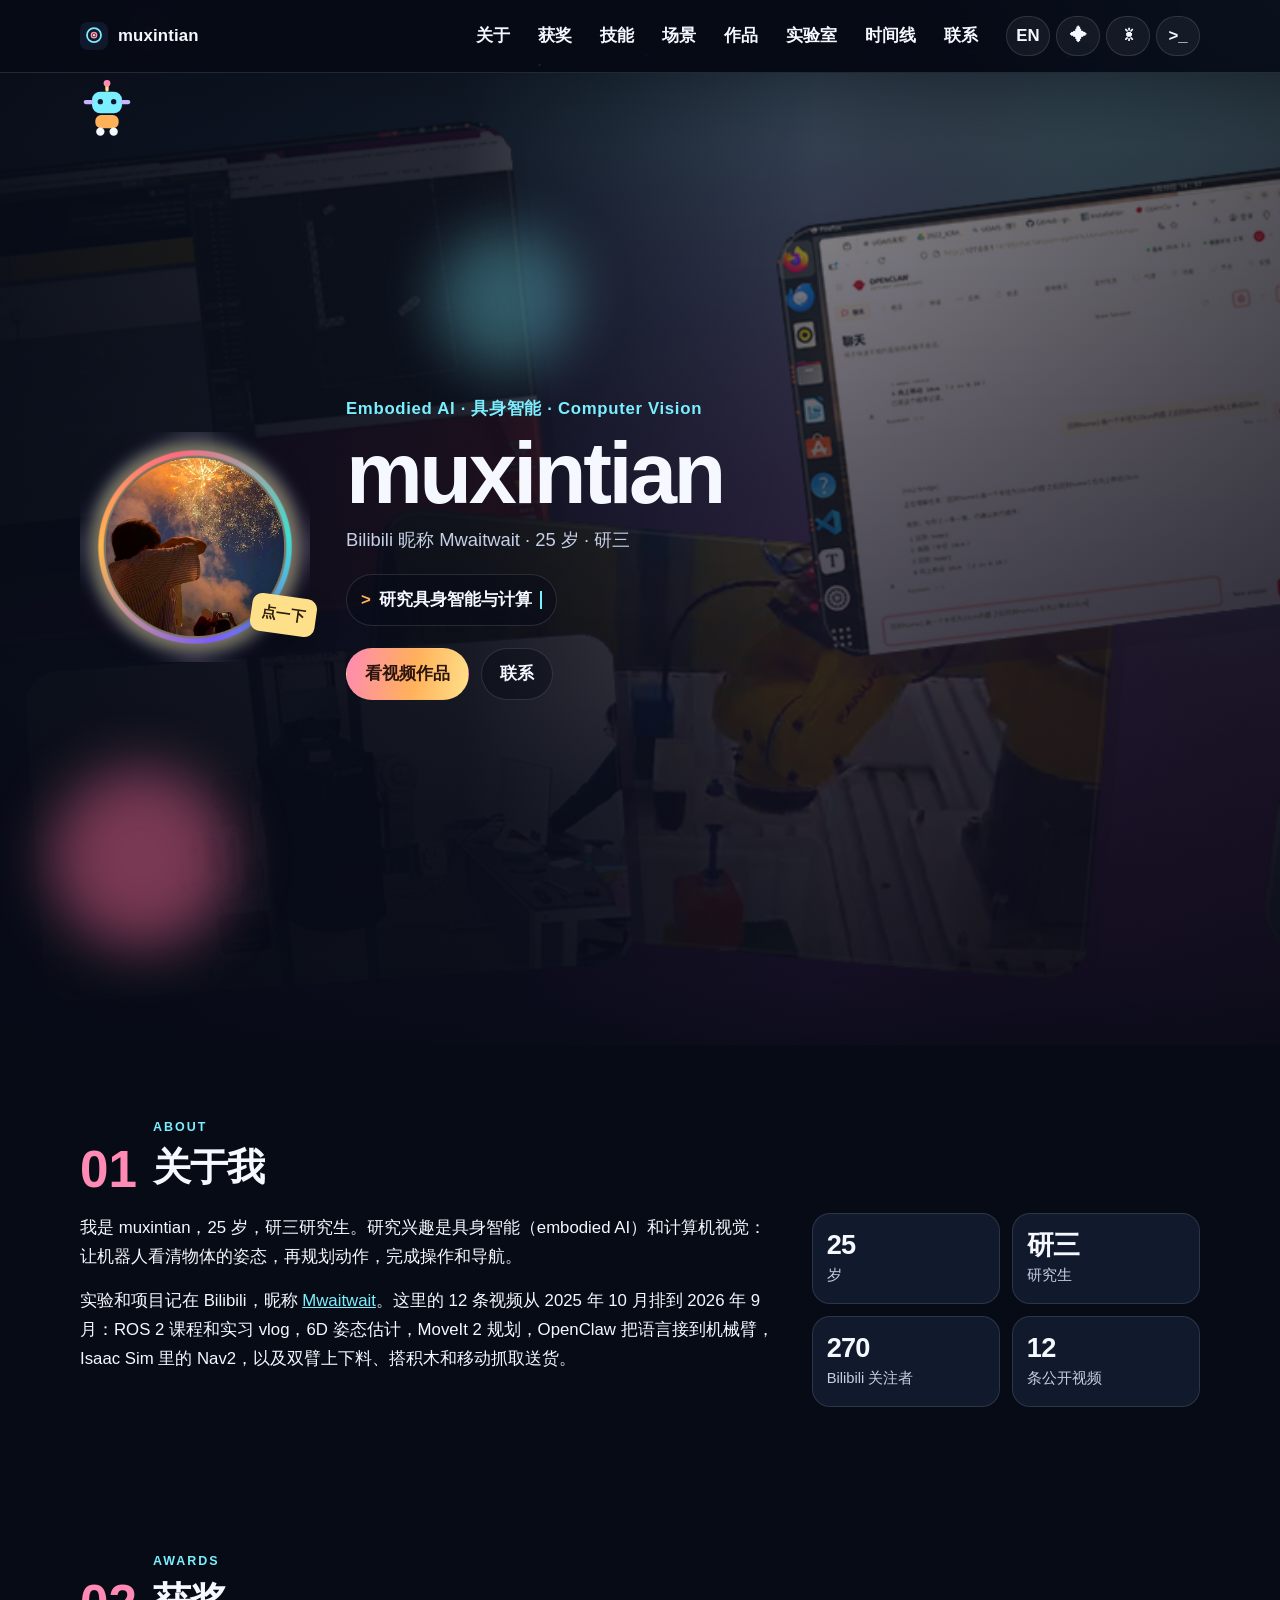
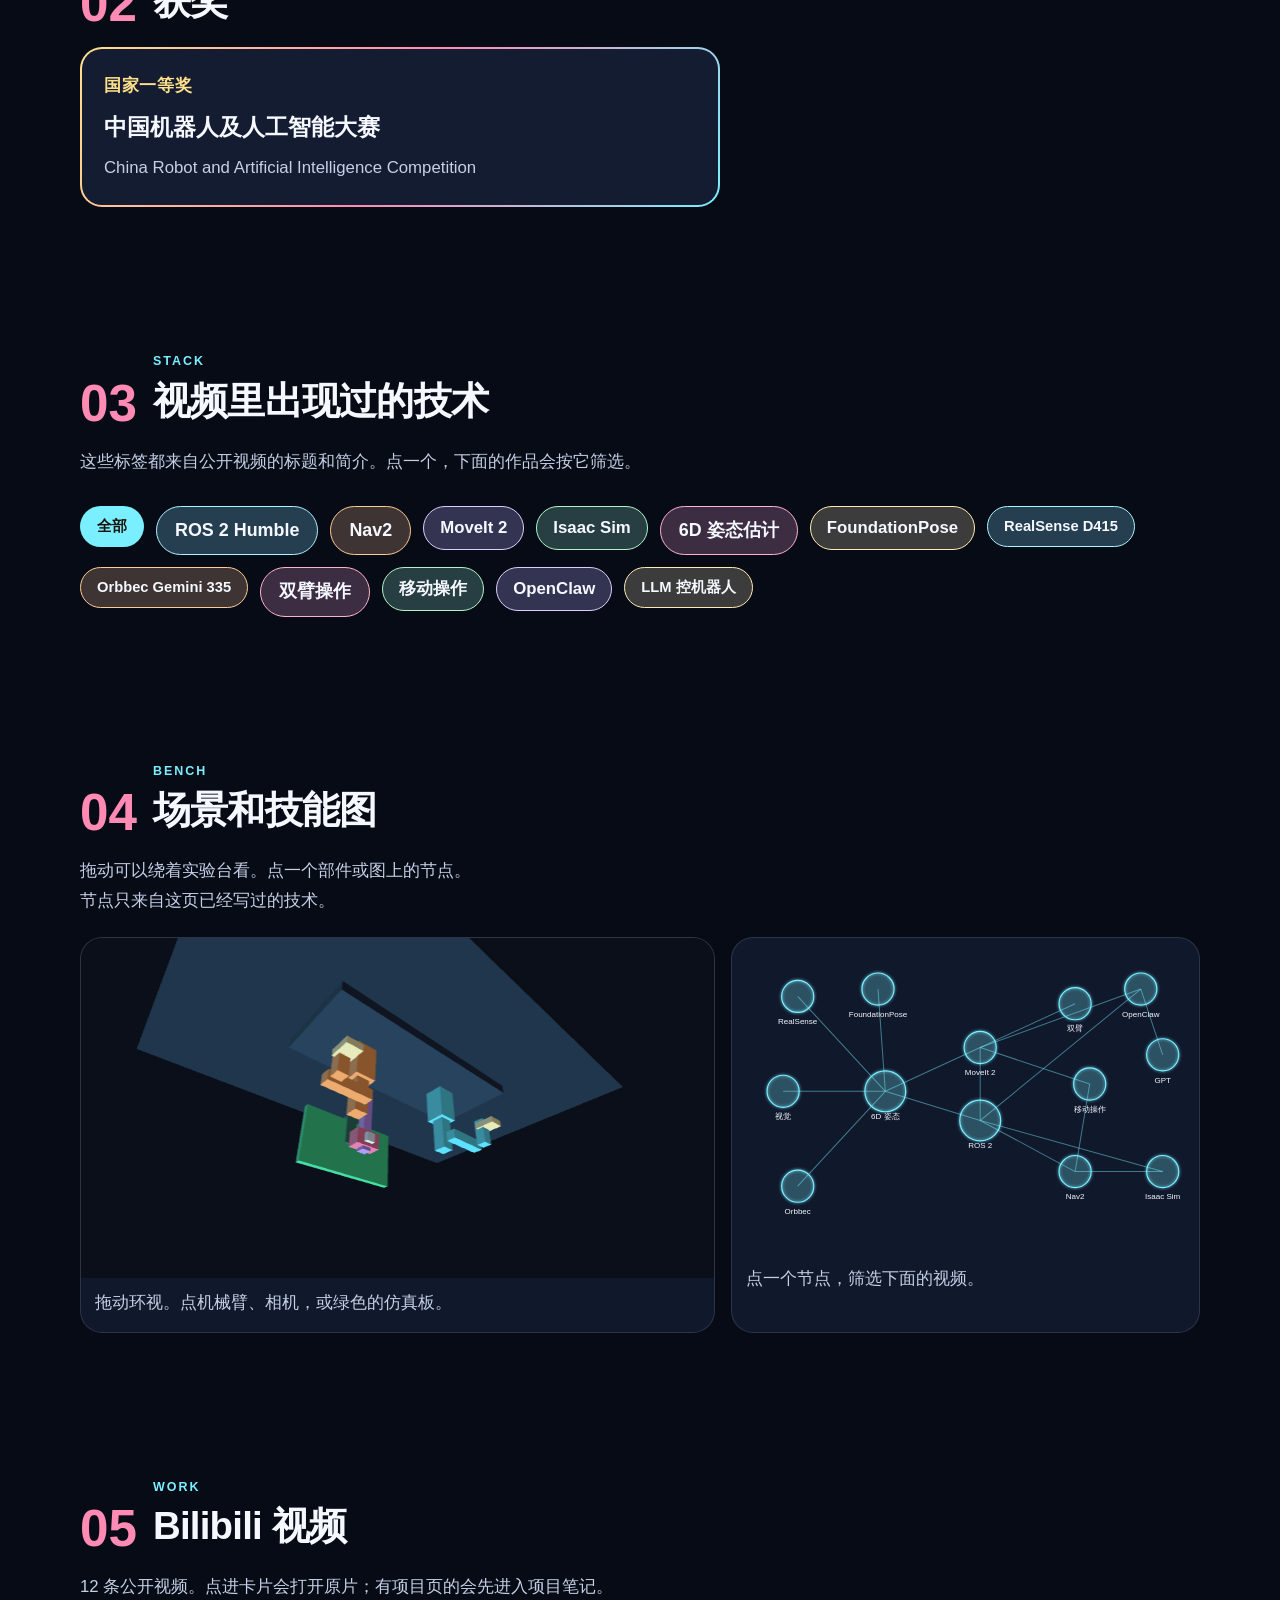
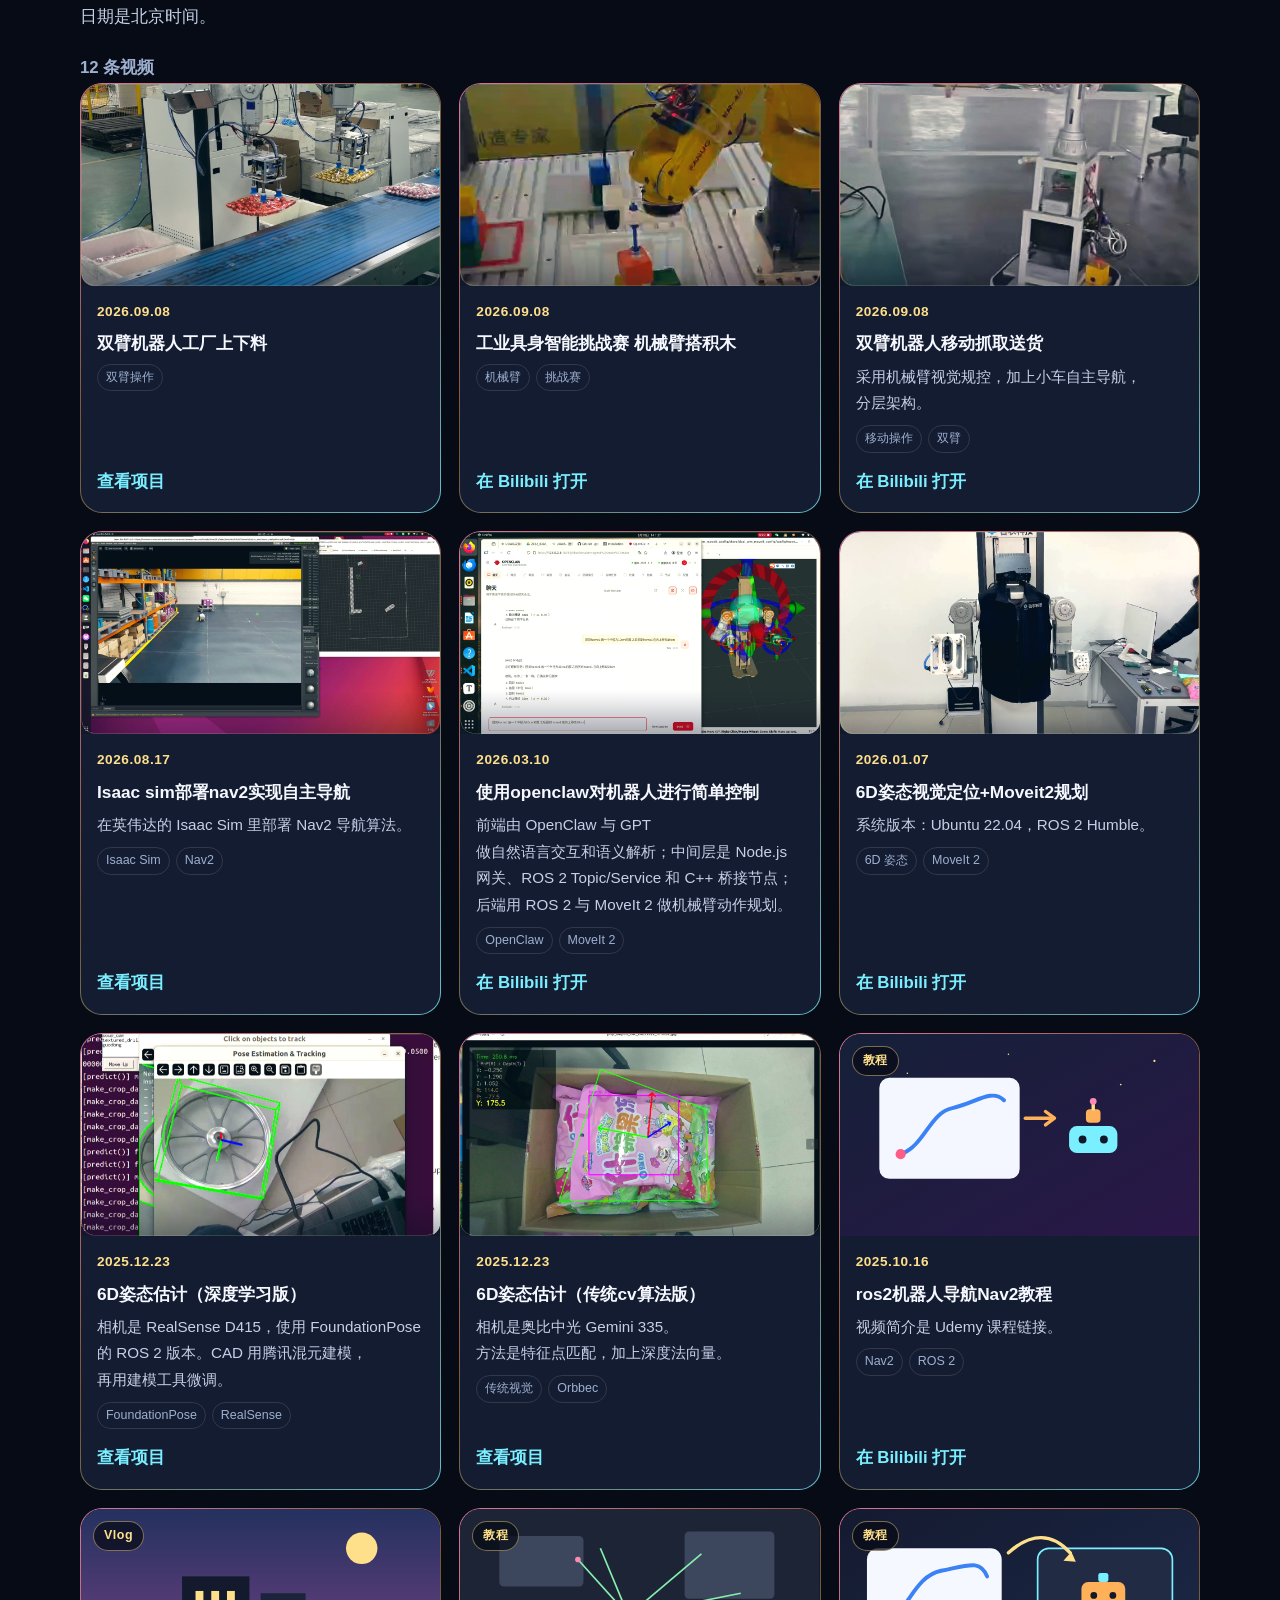
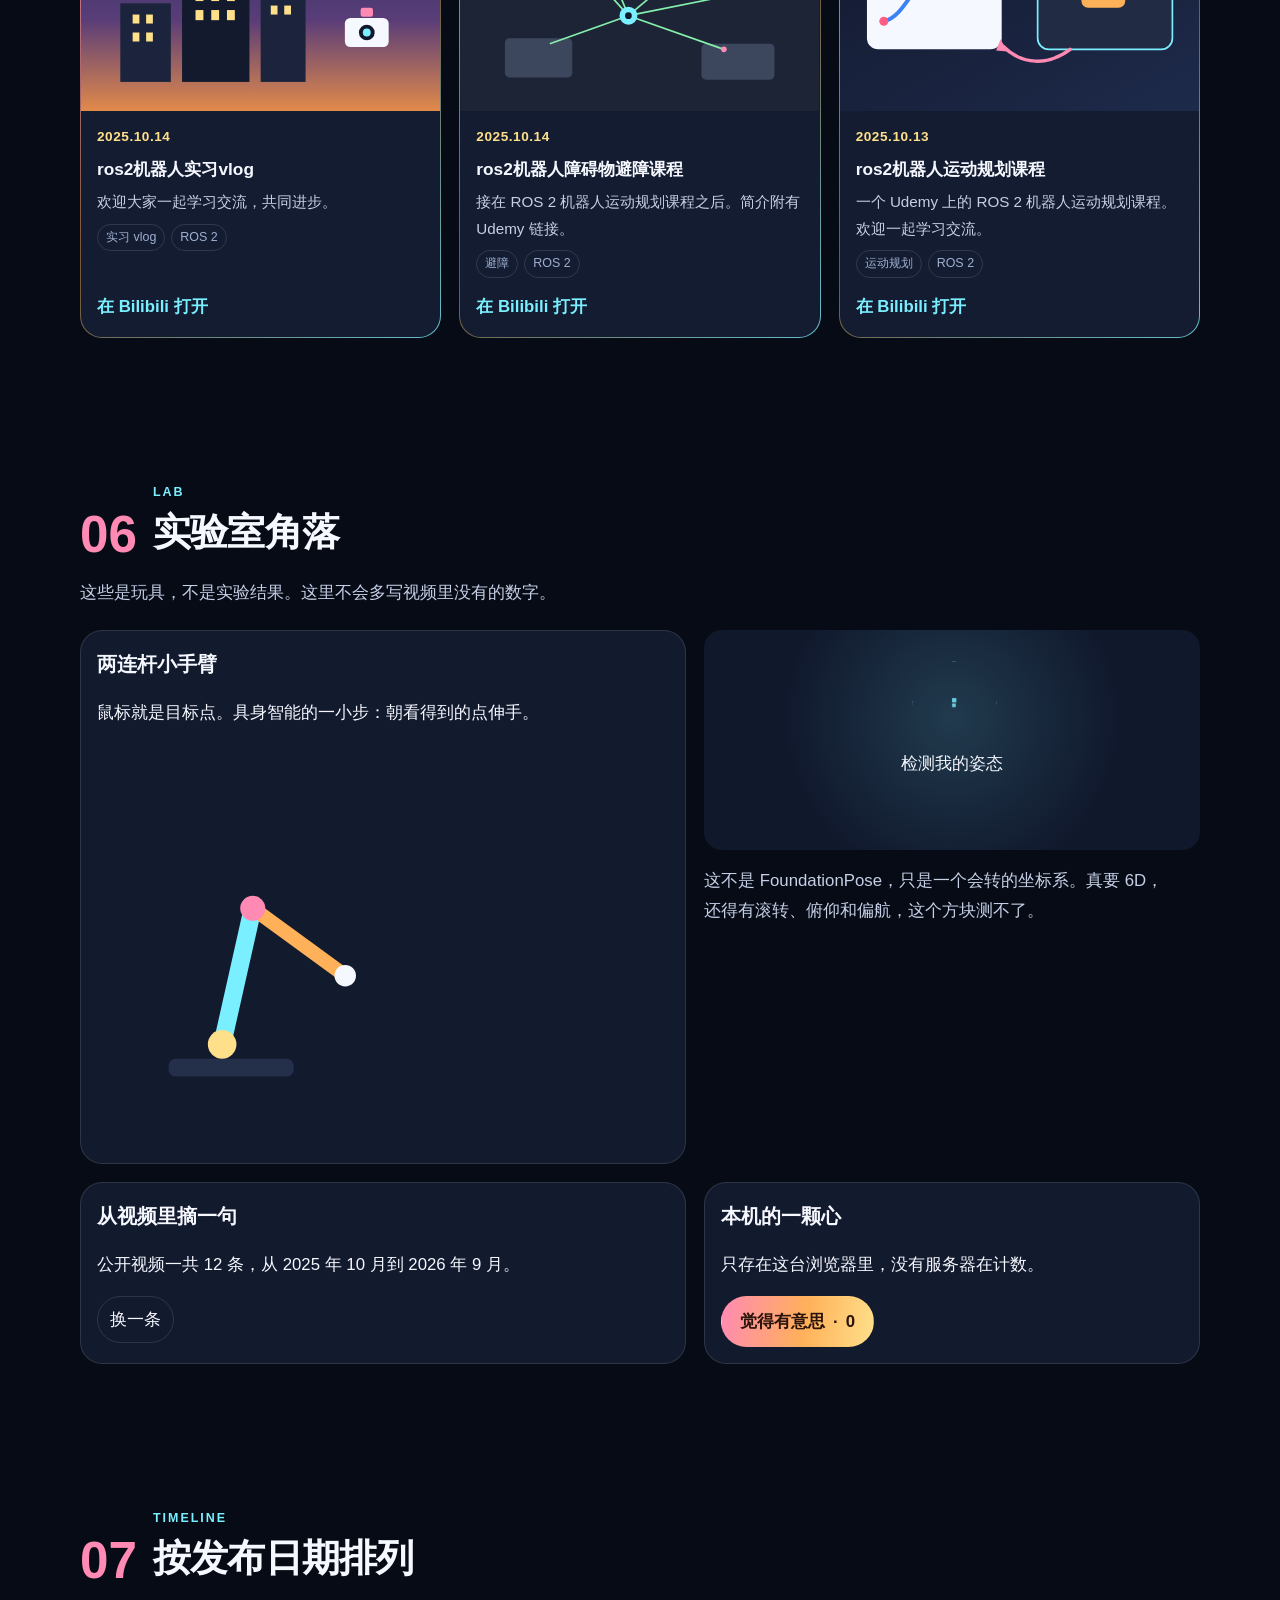
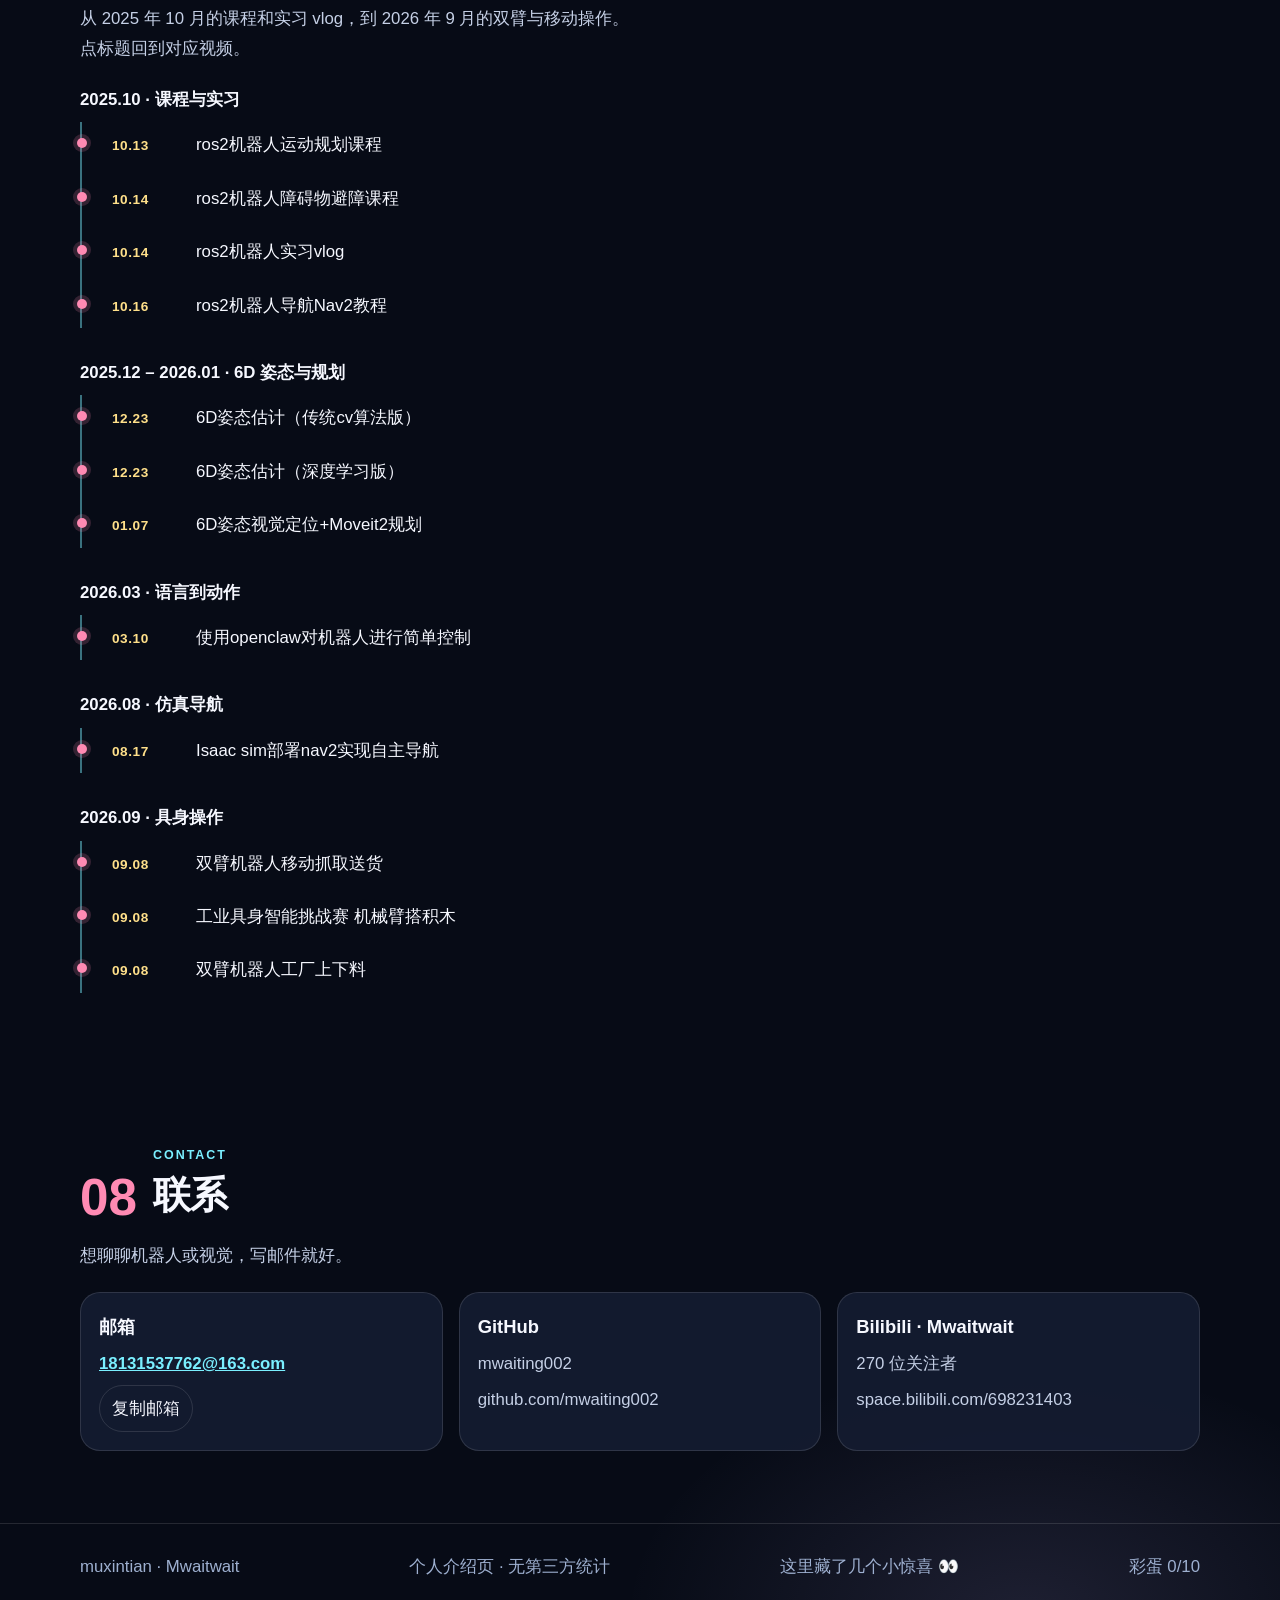
==== commit 4a63ea52: "Add an orbitable lab scene, skill graph, and ROS-style terminal The scene is local WebGL with a CSS " ====
--- a/index.html
+++ b/index.html
@@ -52,6 +52,7 @@
         <a href="#about" data-en="About">关于</a>
         <a href="#awards" data-en="Awards">获奖</a>
         <a href="#skills" data-en="Skills">技能</a>
+        <a href="#bench" data-en="Bench">场景</a>
         <a href="#work" data-en="Videos">作品</a>
         <a href="#lab" data-en="Lab">实验室</a>
         <a href="#timeline" data-en="Timeline">时间线</a>
@@ -172,10 +173,39 @@
       </div>
     </section>
 
+    <section id="bench">
+      <div class="wrap">
+        <div class="section-head">
+          <span class="sec-no" aria-hidden="true">04</span>
+          <div>
+            <p class="eyebrow" lang="en">Bench</p>
+            <h2 data-en="Scene and skill graph">场景和技能图</h2>
+          </div>
+        </div>
+        <p class="lede" data-en="Drag to orbit the lab. Click a part or a graph node. The nodes are only techniques already named on this page.">拖动可以绕着实验台看。点一个部件或图上的节点。节点只来自这页已经写过的技术。</p>
+        <div class="bench-grid">
+          <div class="scene-stage" id="scene-stage">
+            <canvas id="scene" width="640" height="380" aria-label="可旋转的双臂实验台" data-en-aria="Orbitable dual-arm lab"></canvas>
+            <div id="scene-fallback" class="scene-fallback">
+              <p data-en="WebGL is unavailable. The same three notes are linked here.">这里用不了 WebGL。下面仍是那三个项目笔记。</p>
+              <p><a href="projects/dual-arm-loading.html" data-en="Dual-arm loading">双臂上下料</a></p>
+              <p><a href="projects/pose-6d.html" data-en="6D pose">6D 姿态</a></p>
+              <p><a href="projects/isaac-nav2.html">Isaac Sim + Nav2</a></p>
+            </div>
+            <p id="scene-card" class="scene-card" data-en="Drag to look around. Click an arm, the camera, or the green panel.">拖动环视。点机械臂、相机，或绿色的仿真板。</p>
+          </div>
+          <div class="graph-stage">
+            <svg id="skill-graph" viewBox="0 0 640 420" role="img" aria-label="技能关系图" data-en-aria="Skill graph"></svg>
+            <p id="graph-note" class="note" data-en="Click a node to filter the videos below.">点一个节点，筛选下面的视频。</p>
+          </div>
+        </div>
+      </div>
+    </section>
+
     <section id="work">
       <div class="wrap">
         <div class="section-head">
-          <span class="sec-no" aria-hidden="true">04</span>
+          <span class="sec-no" aria-hidden="true">05</span>
           <div>
             <p class="eyebrow" lang="en">Work</p>
             <h2 data-en="Bilibili videos">Bilibili 视频</h2>
@@ -482,7 +512,7 @@
     <section id="lab">
       <div class="wrap">
         <div class="section-head">
-          <span class="sec-no" aria-hidden="true">05</span>
+          <span class="sec-no" aria-hidden="true">06</span>
           <div>
             <p class="eyebrow" lang="en">Lab</p>
             <h2 data-en="A small lab bench">实验室角落</h2>
@@ -527,7 +557,7 @@
     <section id="timeline">
       <div class="wrap">
         <div class="section-head">
-          <span class="sec-no" aria-hidden="true">06</span>
+          <span class="sec-no" aria-hidden="true">07</span>
           <div>
             <p class="eyebrow" lang="en">Timeline</p>
             <h2 data-en="By publish date">按发布日期排列</h2>
@@ -579,7 +609,7 @@
     <section id="contact">
       <div class="wrap">
         <div class="section-head">
-          <span class="sec-no" aria-hidden="true">07</span>
+          <span class="sec-no" aria-hidden="true">08</span>
           <div>
             <p class="eyebrow" lang="en">Contact</p>
             <h2 data-en="Contact">联系</h2>
@@ -617,6 +647,8 @@
   </footer>
   <script src="i18n.js"></script>
   <script src="script.js"></script>
+  <script src="scene.js"></script>
+  <script src="graph.js"></script>
   <script src="extras.js"></script>
 </body>
 </html>
--- a/styles.css
+++ b/styles.css
@@ -1371,8 +1371,65 @@
 html[data-theme="day"] .hero .tagline,
 html[data-theme="day"] .hero .btn-ghost { color: #f6f8ff; }
 
+.bench-grid {
+  display: grid;
+  grid-template-columns: 1.15fr 0.85fr;
+  gap: 16px;
+}
+.scene-stage, .graph-stage {
+  background: #10182c;
+  border: 1px solid var(--line);
+  border-radius: 22px;
+  overflow: hidden;
+}
+#scene {
+  display: block;
+  width: 100%;
+  height: 340px;
+  cursor: grab;
+  touch-action: none;
+}
+.scene-stage.has-webgl #scene-fallback { display: none; }
+.scene-fallback { padding: 18px; }
+.scene-card, #graph-note { margin: 0; padding: 10px 14px 14px; color: var(--muted); }
+.g-dot {
+  fill: rgba(122, 239, 255, 0.14);
+  stroke: #7aefff;
+  stroke-width: 1.6;
+  filter: url(#glow);
+}
+.g-node.is-on .g-dot { fill: rgba(255, 196, 90, 0.4); stroke: #ffe08a; }
+.g-label {
+  fill: #f4f7ff;
+  font-size: 11px;
+  font-family: inherit;
+  pointer-events: none;
+}
+.g-node { cursor: pointer; }
+.g-node:focus { outline: none; }
+.g-node:focus-visible .g-dot { stroke: #fff; stroke-width: 2.4; }
+.term-bar em {
+  margin-left: 8px;
+  color: #7aefff;
+  font-style: normal;
+}
+.term-prompt {
+  color: #86efac;
+  font-family: ui-monospace, "SFMono-Regular", Menlo, Consolas, monospace;
+}
+.term-dots {
+  width: 42px;
+  height: 8px;
+  margin-right: 8px;
+  background:
+    radial-gradient(circle at 4px 4px, #ff8ab3 4px, transparent 4.5px),
+    radial-gradient(circle at 18px 4px, #ffe08a 4px, transparent 4.5px),
+    radial-gradient(circle at 32px 4px, #86efac 4px, transparent 4.5px);
+}
+
 @media (max-width: 800px) {
-  .lab-grid, .project-grid { grid-template-columns: 1fr; }
+  .lab-grid, .project-grid, .bench-grid { grid-template-columns: 1fr; }
+  #scene { height: 260px; }
   #terminal { right: 8px; left: 8px; width: auto; }
   .tool-btn { min-width: 36px; min-height: 36px; padding: 0 8px; }
   .bar { gap: 8px; }
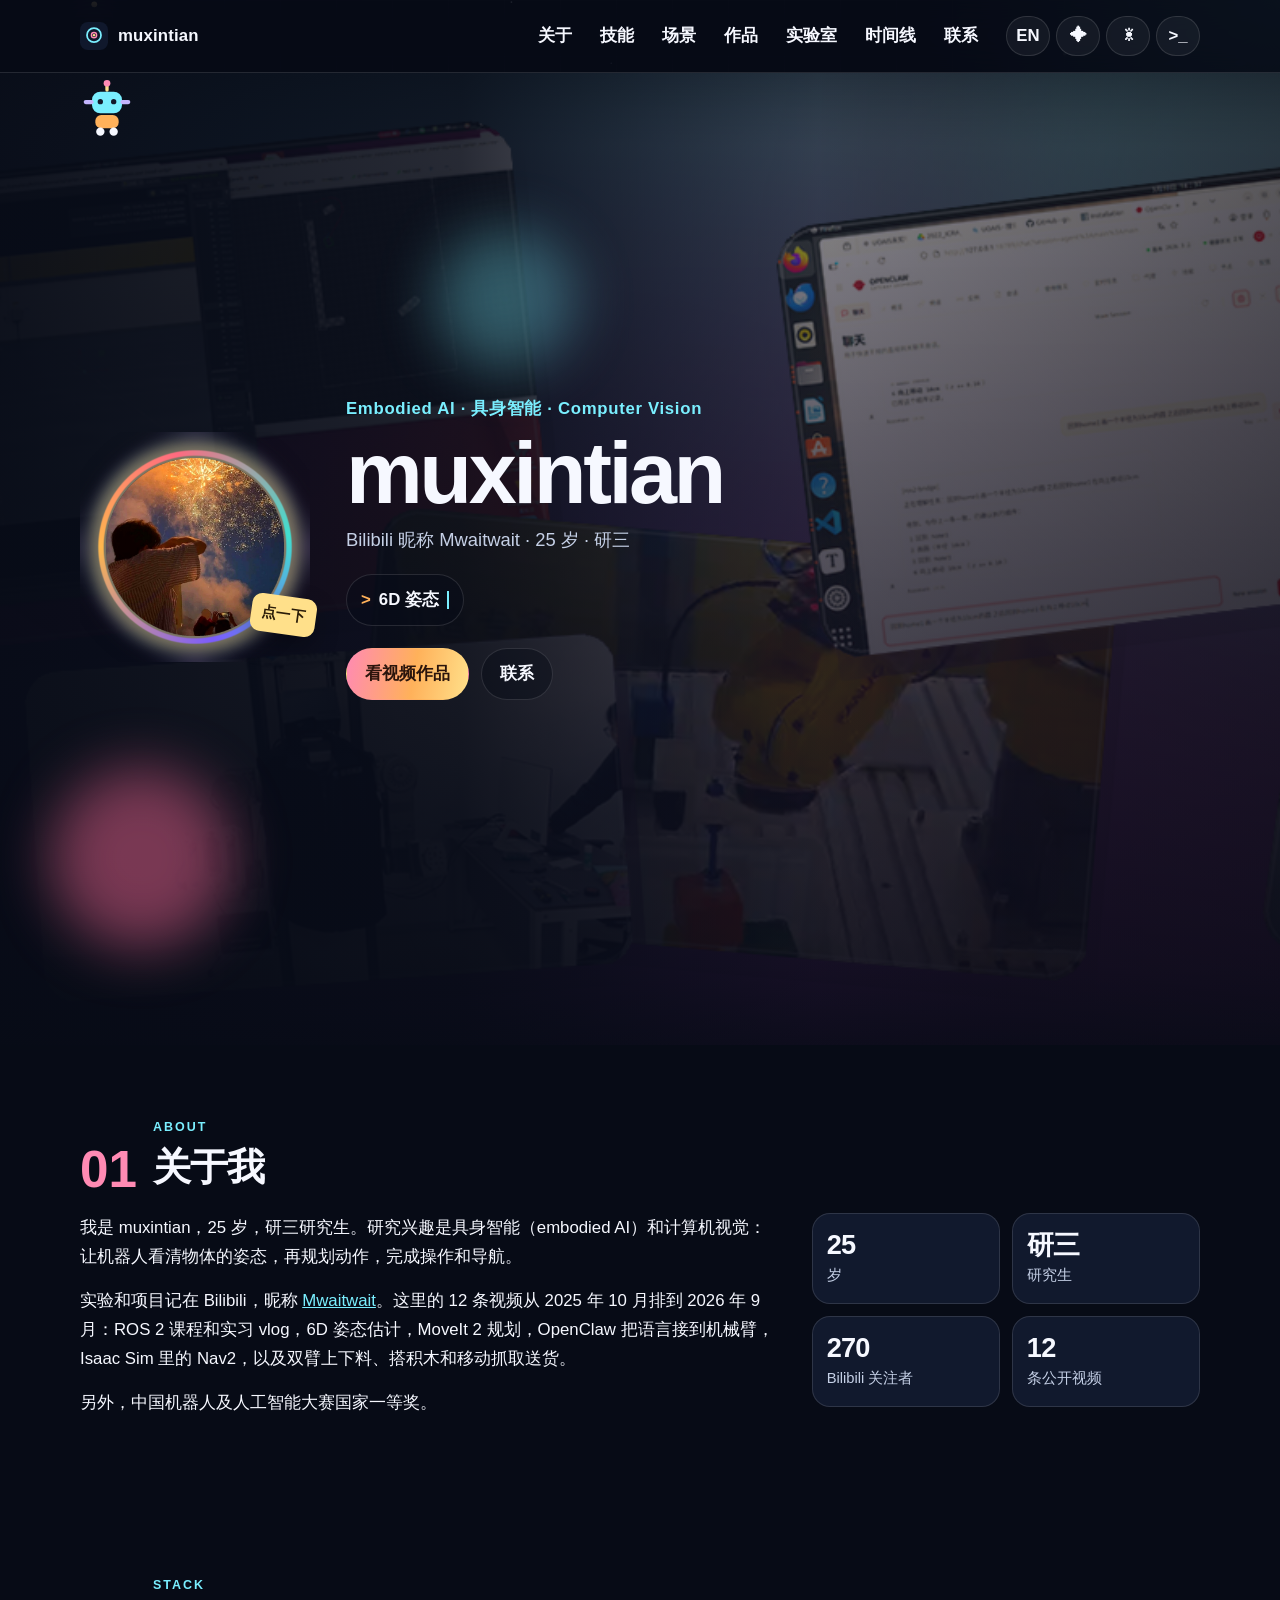
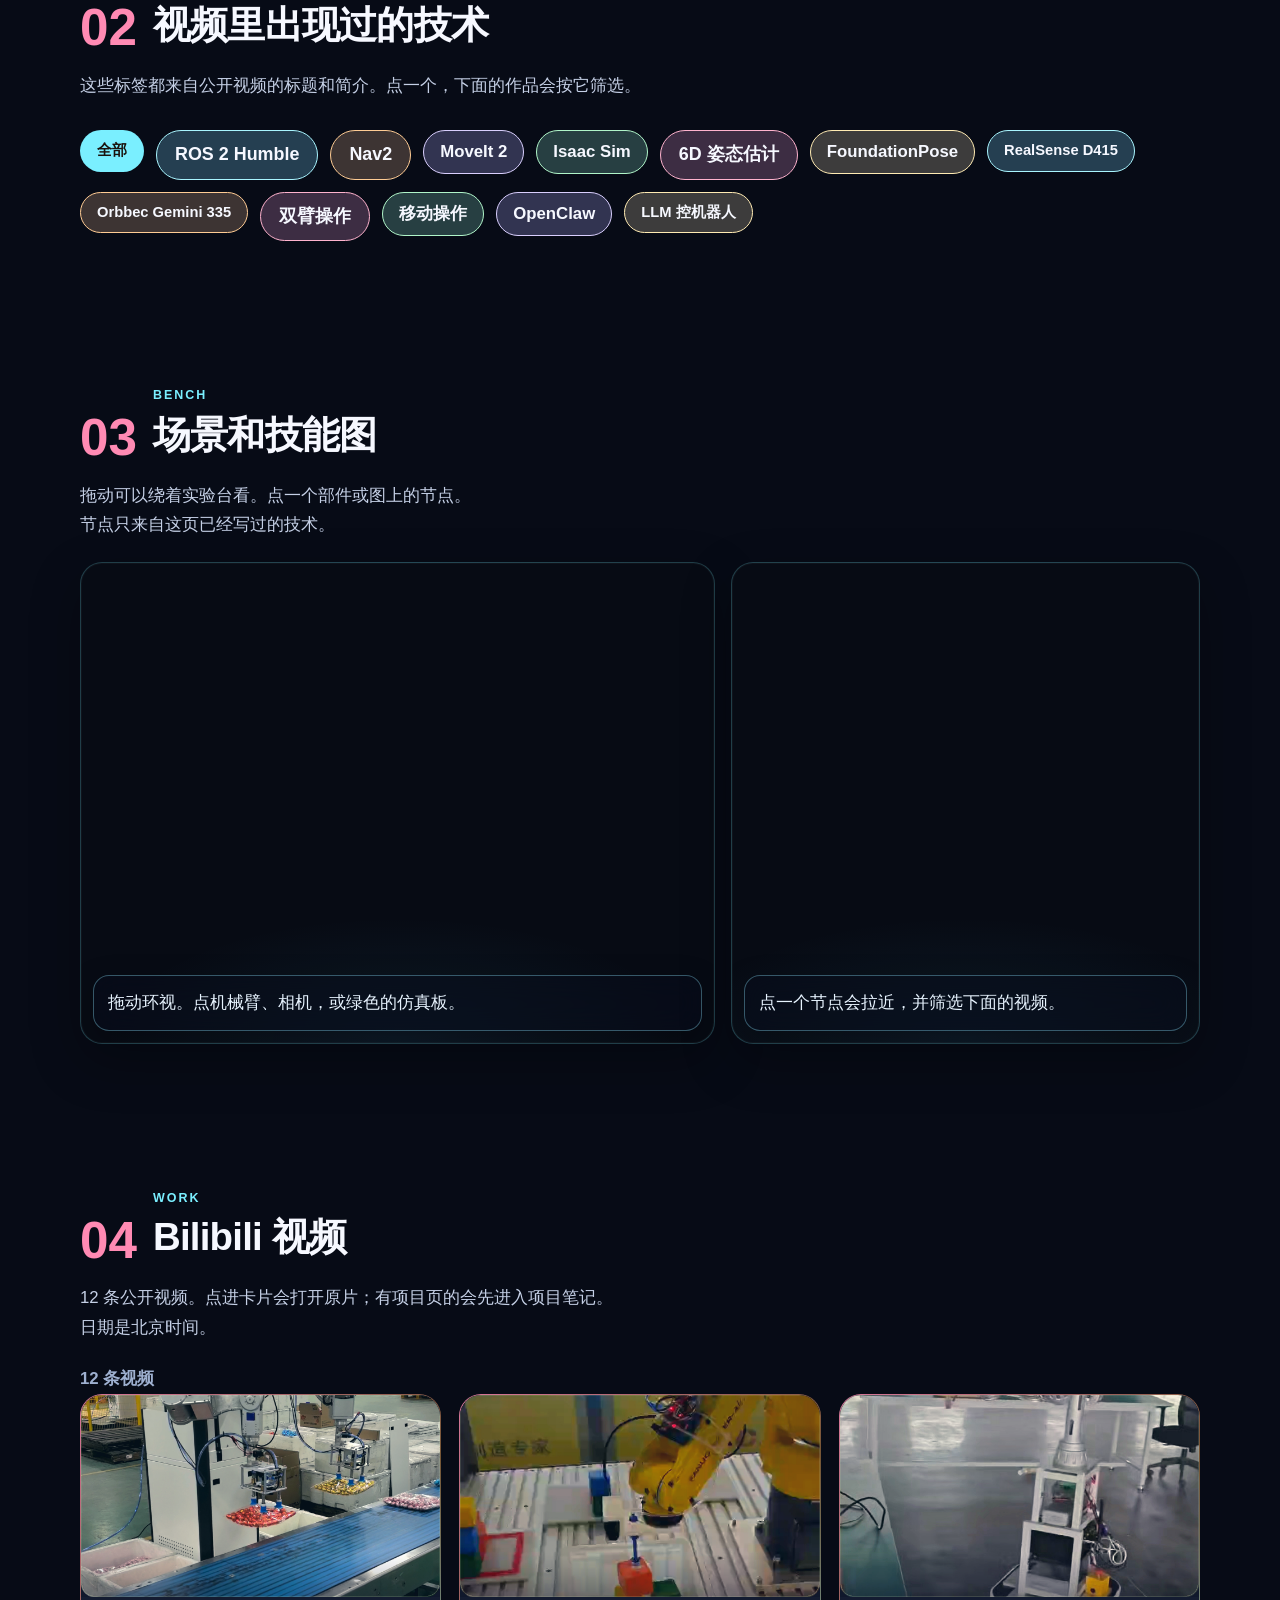
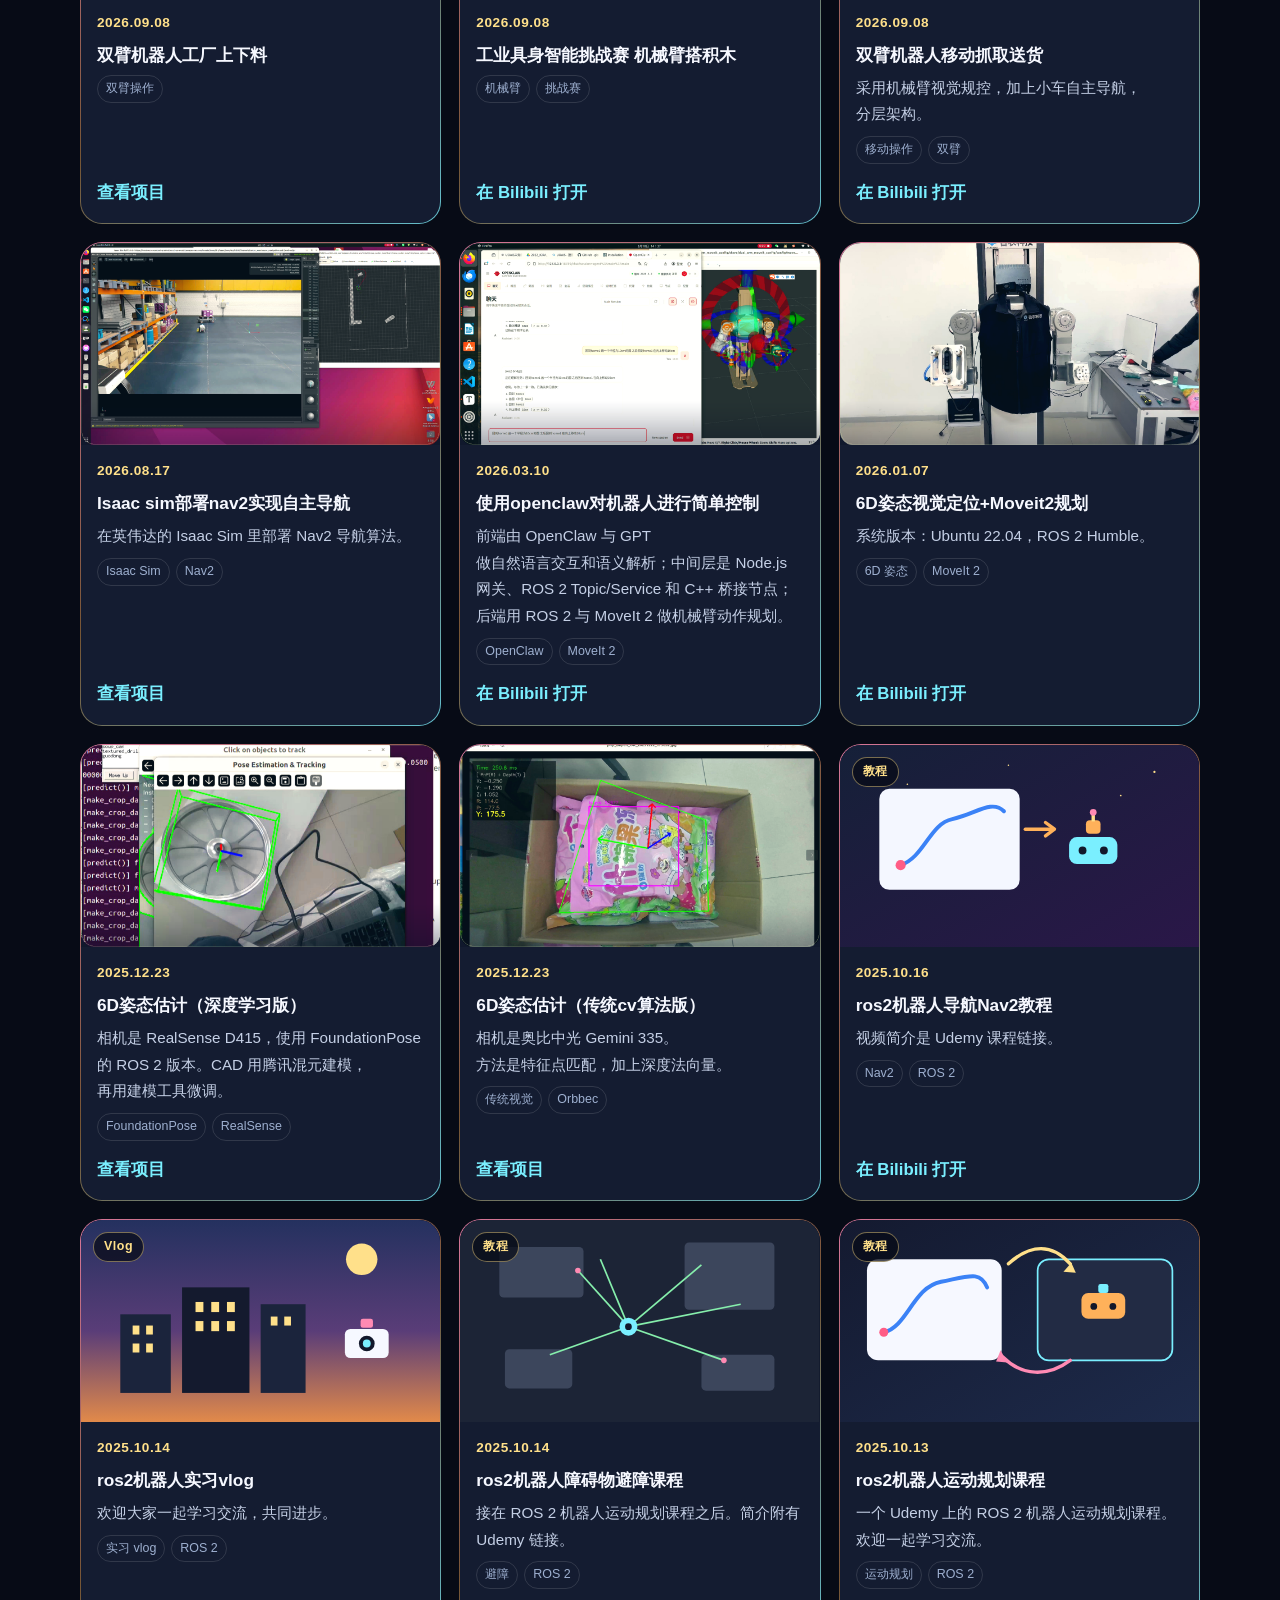
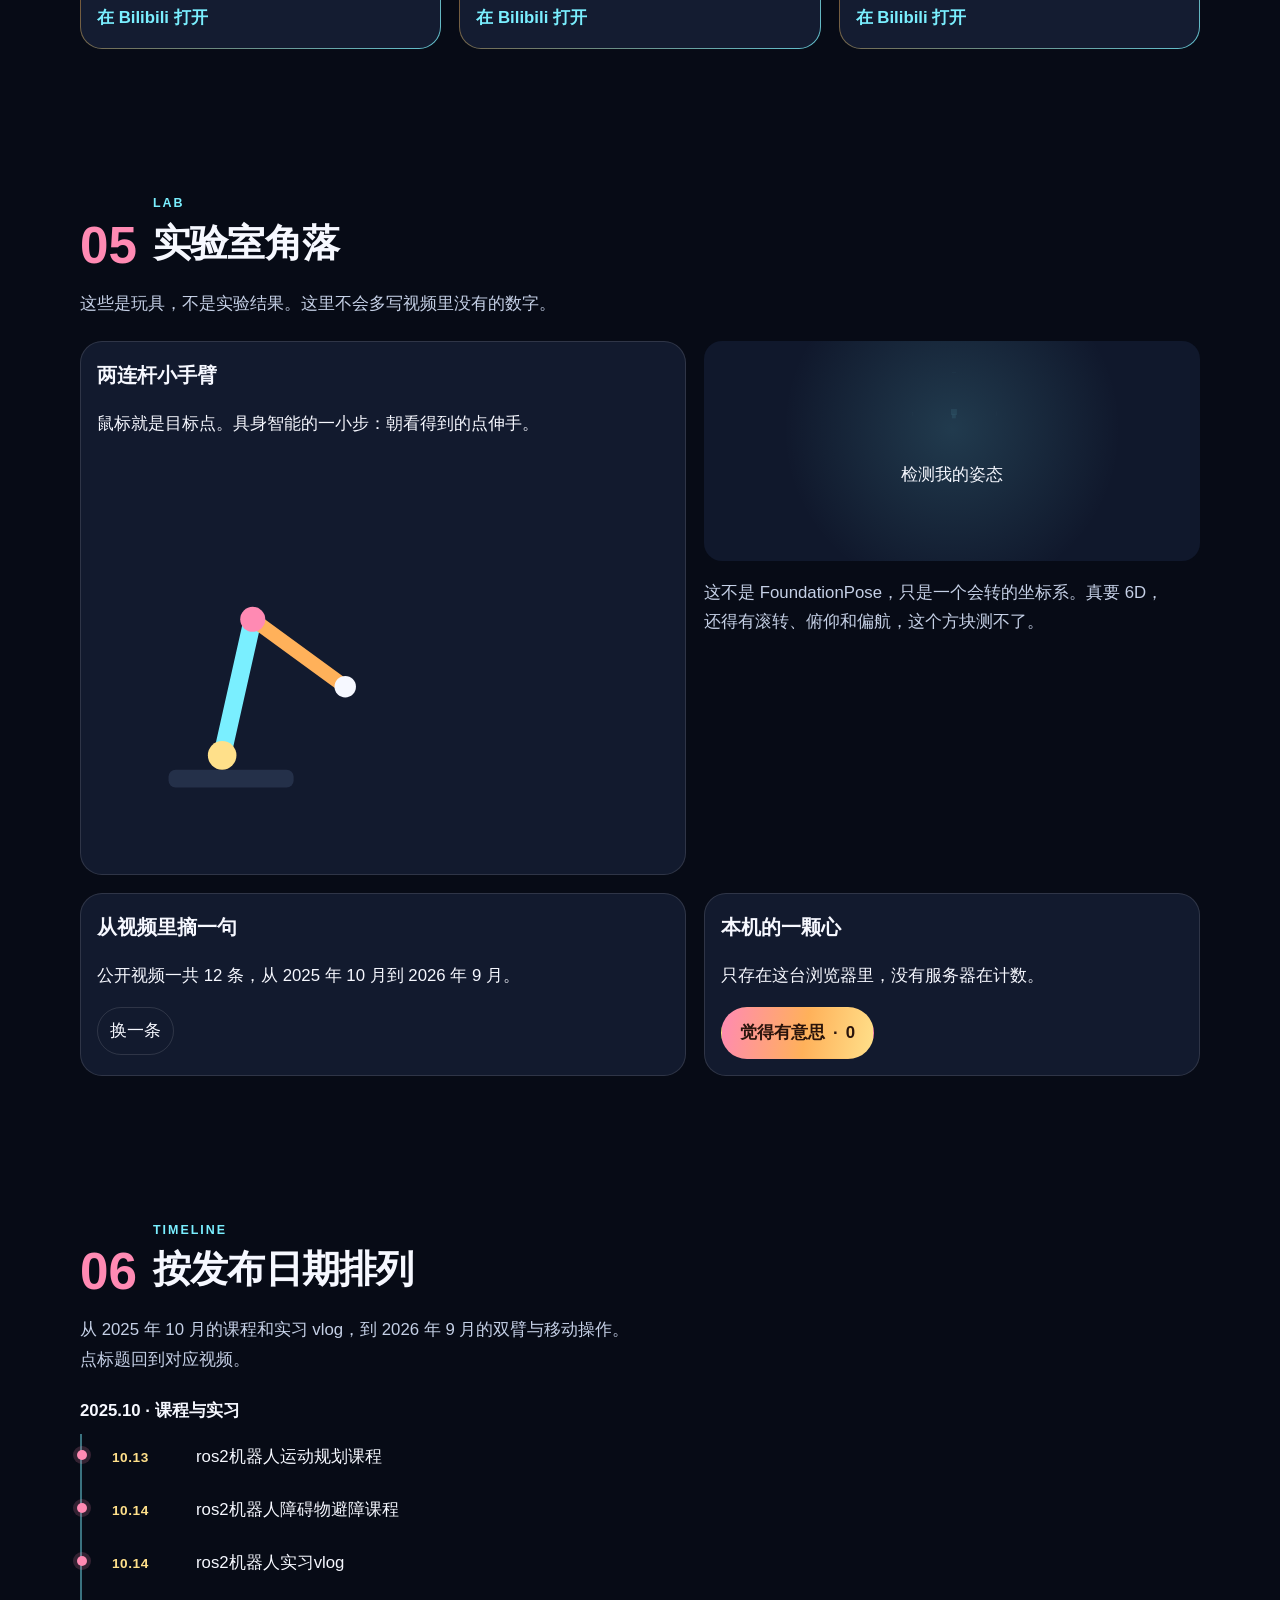
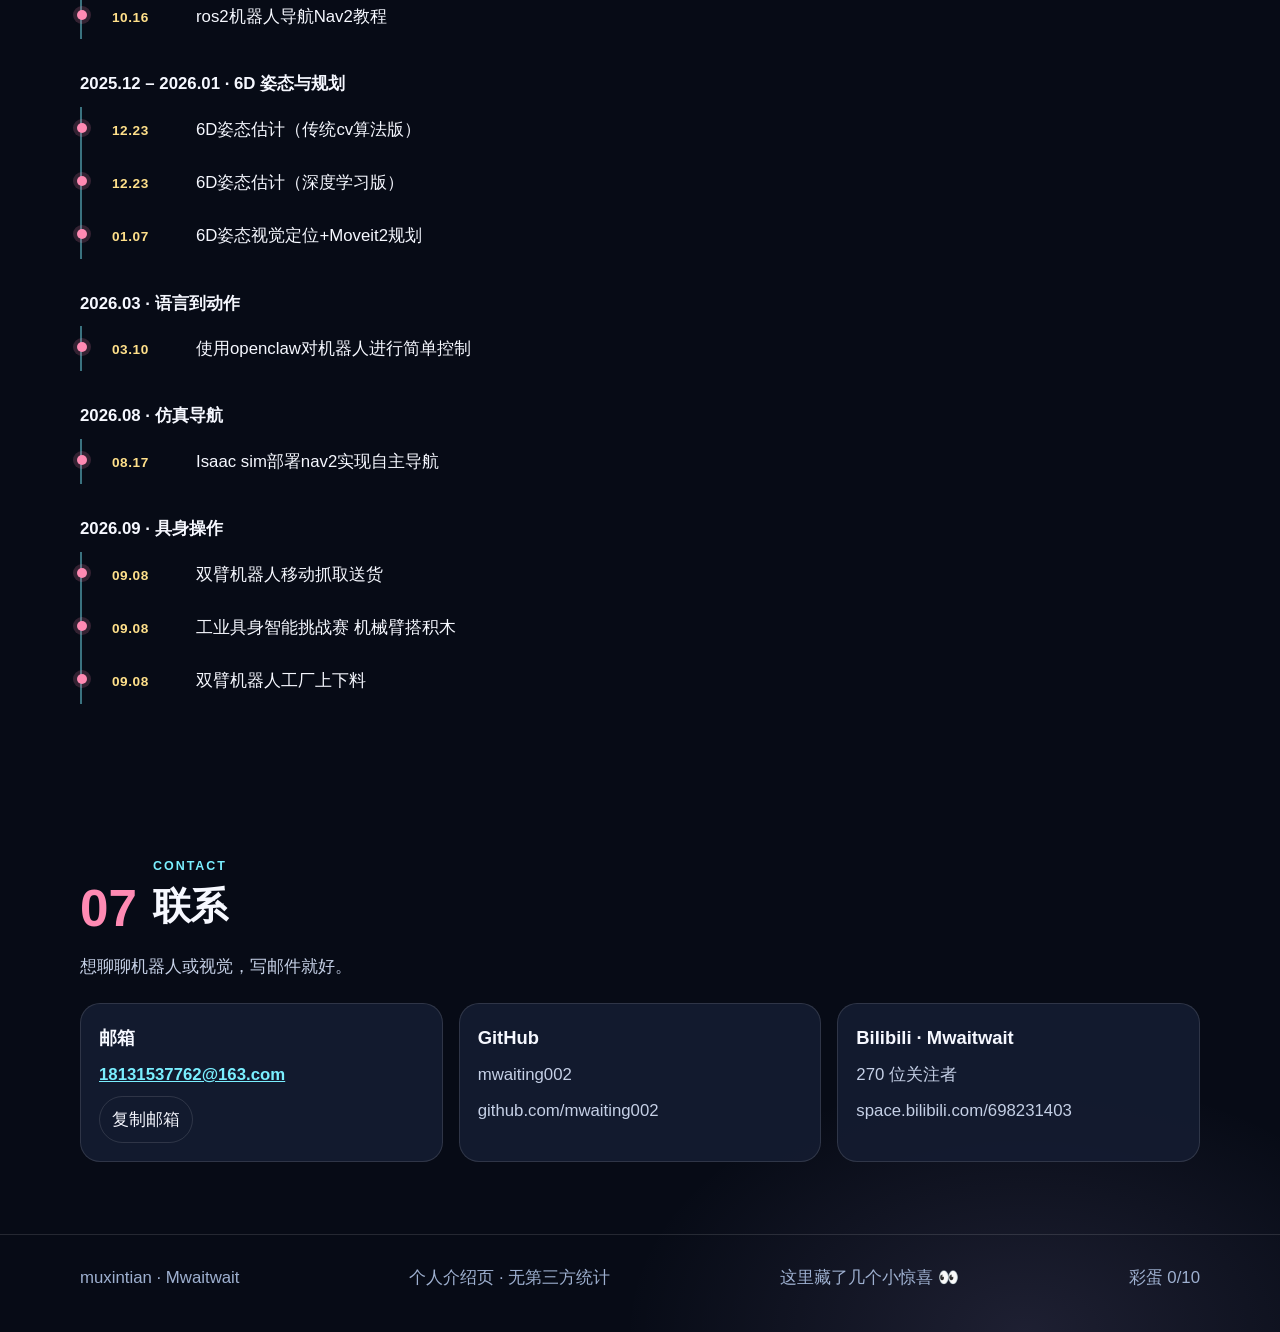
==== commit f57d2f0d: "Rebuild the lab scene and skill graph in Three.js Replace the flat bench with a lit dual-arm stage a" ====
--- a/index.html
+++ b/index.html
@@ -50,7 +50,6 @@
       </a>
       <nav id="site-nav" aria-label="页内导航" data-en-aria="On this page">
         <a href="#about" data-en="About">关于</a>
-        <a href="#awards" data-en="Awards">获奖</a>
         <a href="#skills" data-en="Skills">技能</a>
         <a href="#bench" data-en="Bench">场景</a>
         <a href="#work" data-en="Videos">作品</a>
@@ -117,6 +116,7 @@
           <div>
             <p data-en="I'm muxintian, 25, a third-year graduate student. I work on embodied AI and computer vision: seeing an object's pose, then planning motion for manipulation and navigation.">我是 muxintian，25 岁，研三研究生。研究兴趣是具身智能（embodied AI）和计算机视觉：让机器人看清物体的姿态，再规划动作，完成操作和导航。</p>
             <p data-en-html='The experiments are on Bilibili under <a href="https://space.bilibili.com/698231403">Mwaitwait</a>. These 12 videos run from October 2025 to September 2026: ROS 2 courses and an internship vlog, 6D pose estimation, MoveIt 2 planning, OpenClaw connecting language to an arm, Nav2 in Isaac Sim, plus dual-arm loading, block stacking, and mobile pick-and-deliver.'>实验和项目记在 Bilibili，昵称 <a href="https://space.bilibili.com/698231403">Mwaitwait</a>。这里的 12 条视频从 2025 年 10 月排到 2026 年 9 月：ROS 2 课程和实习 vlog，6D 姿态估计，MoveIt 2 规划，OpenClaw 把语言接到机械臂，Isaac Sim 里的 Nav2，以及双臂上下料、搭积木和移动抓取送货。</p>
+            <p data-en="Also a national first prize in the China Robot and Artificial Intelligence Competition.">另外，中国机器人及人工智能大赛国家一等奖。</p>
           </div>
           <ul class="stats">
             <li><strong>25</strong><span data-en="years old">岁</span></li>
@@ -128,27 +128,10 @@
       </div>
     </section>
 
-    <section id="awards">
+    <section id="skills">
       <div class="wrap">
         <div class="section-head">
           <span class="sec-no" aria-hidden="true">02</span>
-          <div>
-            <p class="eyebrow" lang="en">Awards</p>
-            <h2 data-en="Honors">获奖</h2>
-          </div>
-        </div>
-        <article class="award">
-          <p class="award-prize" data-en="National First Prize">国家一等奖</p>
-          <h3 data-en="China Robot and Artificial Intelligence Competition">中国机器人及人工智能大赛</h3>
-          <p data-en="中国机器人及人工智能大赛">China Robot and Artificial Intelligence Competition</p>
-        </article>
-      </div>
-    </section>
-
-    <section id="skills">
-      <div class="wrap">
-        <div class="section-head">
-          <span class="sec-no" aria-hidden="true">03</span>
           <div>
             <p class="eyebrow" lang="en">Stack</p>
             <h2 data-en="Techniques that show up in the videos">视频里出现过的技术</h2>
@@ -176,7 +159,7 @@
     <section id="bench">
       <div class="wrap">
         <div class="section-head">
-          <span class="sec-no" aria-hidden="true">04</span>
+          <span class="sec-no" aria-hidden="true">03</span>
           <div>
             <p class="eyebrow" lang="en">Bench</p>
             <h2 data-en="Scene and skill graph">场景和技能图</h2>
@@ -194,9 +177,12 @@
             </div>
             <p id="scene-card" class="scene-card" data-en="Drag to look around. Click an arm, the camera, or the green panel.">拖动环视。点机械臂、相机，或绿色的仿真板。</p>
           </div>
-          <div class="graph-stage">
-            <svg id="skill-graph" viewBox="0 0 640 420" role="img" aria-label="技能关系图" data-en-aria="Skill graph"></svg>
-            <p id="graph-note" class="note" data-en="Click a node to filter the videos below.">点一个节点，筛选下面的视频。</p>
+          <div class="graph-stage" id="skill-graph">
+            <canvas id="graph-canvas" aria-label="三维技能图" data-en-aria="3D skill graph"></canvas>
+            <div id="graph-fallback" class="scene-fallback">
+              <p data-en="WebGL is unavailable. The skill chips above still filter the videos.">这里用不了 WebGL。上面的技术标签仍然可以筛选视频。</p>
+            </div>
+            <p id="graph-note" class="note" data-en="Click a node to focus it and filter the videos.">点一个节点会拉近，并筛选下面的视频。</p>
           </div>
         </div>
       </div>
@@ -205,7 +191,7 @@
     <section id="work">
       <div class="wrap">
         <div class="section-head">
-          <span class="sec-no" aria-hidden="true">05</span>
+          <span class="sec-no" aria-hidden="true">04</span>
           <div>
             <p class="eyebrow" lang="en">Work</p>
             <h2 data-en="Bilibili videos">Bilibili 视频</h2>
@@ -512,7 +498,7 @@
     <section id="lab">
       <div class="wrap">
         <div class="section-head">
-          <span class="sec-no" aria-hidden="true">06</span>
+          <span class="sec-no" aria-hidden="true">05</span>
           <div>
             <p class="eyebrow" lang="en">Lab</p>
             <h2 data-en="A small lab bench">实验室角落</h2>
@@ -557,7 +543,7 @@
     <section id="timeline">
       <div class="wrap">
         <div class="section-head">
-          <span class="sec-no" aria-hidden="true">07</span>
+          <span class="sec-no" aria-hidden="true">06</span>
           <div>
             <p class="eyebrow" lang="en">Timeline</p>
             <h2 data-en="By publish date">按发布日期排列</h2>
@@ -609,7 +595,7 @@
     <section id="contact">
       <div class="wrap">
         <div class="section-head">
-          <span class="sec-no" aria-hidden="true">08</span>
+          <span class="sec-no" aria-hidden="true">07</span>
           <div>
             <p class="eyebrow" lang="en">Contact</p>
             <h2 data-en="Contact">联系</h2>
@@ -647,8 +633,8 @@
   </footer>
   <script src="i18n.js"></script>
   <script src="script.js"></script>
-  <script src="scene.js"></script>
-  <script src="graph.js"></script>
+  <script type="module" src="scene.js"></script>
+  <script type="module" src="graph.js"></script>
   <script src="extras.js"></script>
 </body>
 </html>
--- a/styles.css
+++ b/styles.css
@@ -1377,21 +1377,40 @@
   gap: 16px;
 }
 .scene-stage, .graph-stage {
-  background: #10182c;
-  border: 1px solid var(--line);
+  position: relative;
+  background:
+    radial-gradient(420px 180px at 50% 100%, rgba(80, 200, 255, 0.08), transparent 70%),
+    #070b14;
+  border: 1px solid rgba(122, 239, 255, 0.22);
   border-radius: 22px;
   overflow: hidden;
-}
-#scene {
+  box-shadow: inset 0 0 0 1px rgba(255, 255, 255, 0.03), 0 18px 50px rgba(0, 0, 0, 0.28);
+}
+#scene, #graph-canvas {
   display: block;
   width: 100%;
-  height: 340px;
-  cursor: grab;
+  height: 480px;
   touch-action: none;
 }
-.scene-stage.has-webgl #scene-fallback { display: none; }
+#scene { cursor: grab; }
+.scene-stage.has-webgl #scene-fallback,
+.graph-stage.has-webgl #graph-fallback { display: none; }
 .scene-fallback { padding: 18px; }
-.scene-card, #graph-note { margin: 0; padding: 10px 14px 14px; color: var(--muted); }
+.scene-card, #graph-note {
+  position: absolute;
+  left: 12px;
+  right: 12px;
+  bottom: 12px;
+  margin: 0;
+  padding: 12px 14px;
+  color: #e8f4ff;
+  background: rgba(8, 14, 28, 0.55);
+  border: 1px solid rgba(140, 230, 255, 0.35);
+  border-radius: 16px;
+  backdrop-filter: blur(14px);
+  box-shadow: 0 10px 30px rgba(0, 0, 0, 0.25);
+}
+.scene-card a, #graph-note a { color: #9aefff; font-weight: 800; }
 .g-dot {
   fill: rgba(122, 239, 255, 0.14);
   stroke: #7aefff;
@@ -1429,7 +1448,7 @@
 
 @media (max-width: 800px) {
   .lab-grid, .project-grid, .bench-grid { grid-template-columns: 1fr; }
-  #scene { height: 260px; }
+  #scene, #graph-canvas { height: 320px; }
   #terminal { right: 8px; left: 8px; width: auto; }
   .tool-btn { min-width: 36px; min-height: 36px; padding: 0 8px; }
   .bar { gap: 8px; }
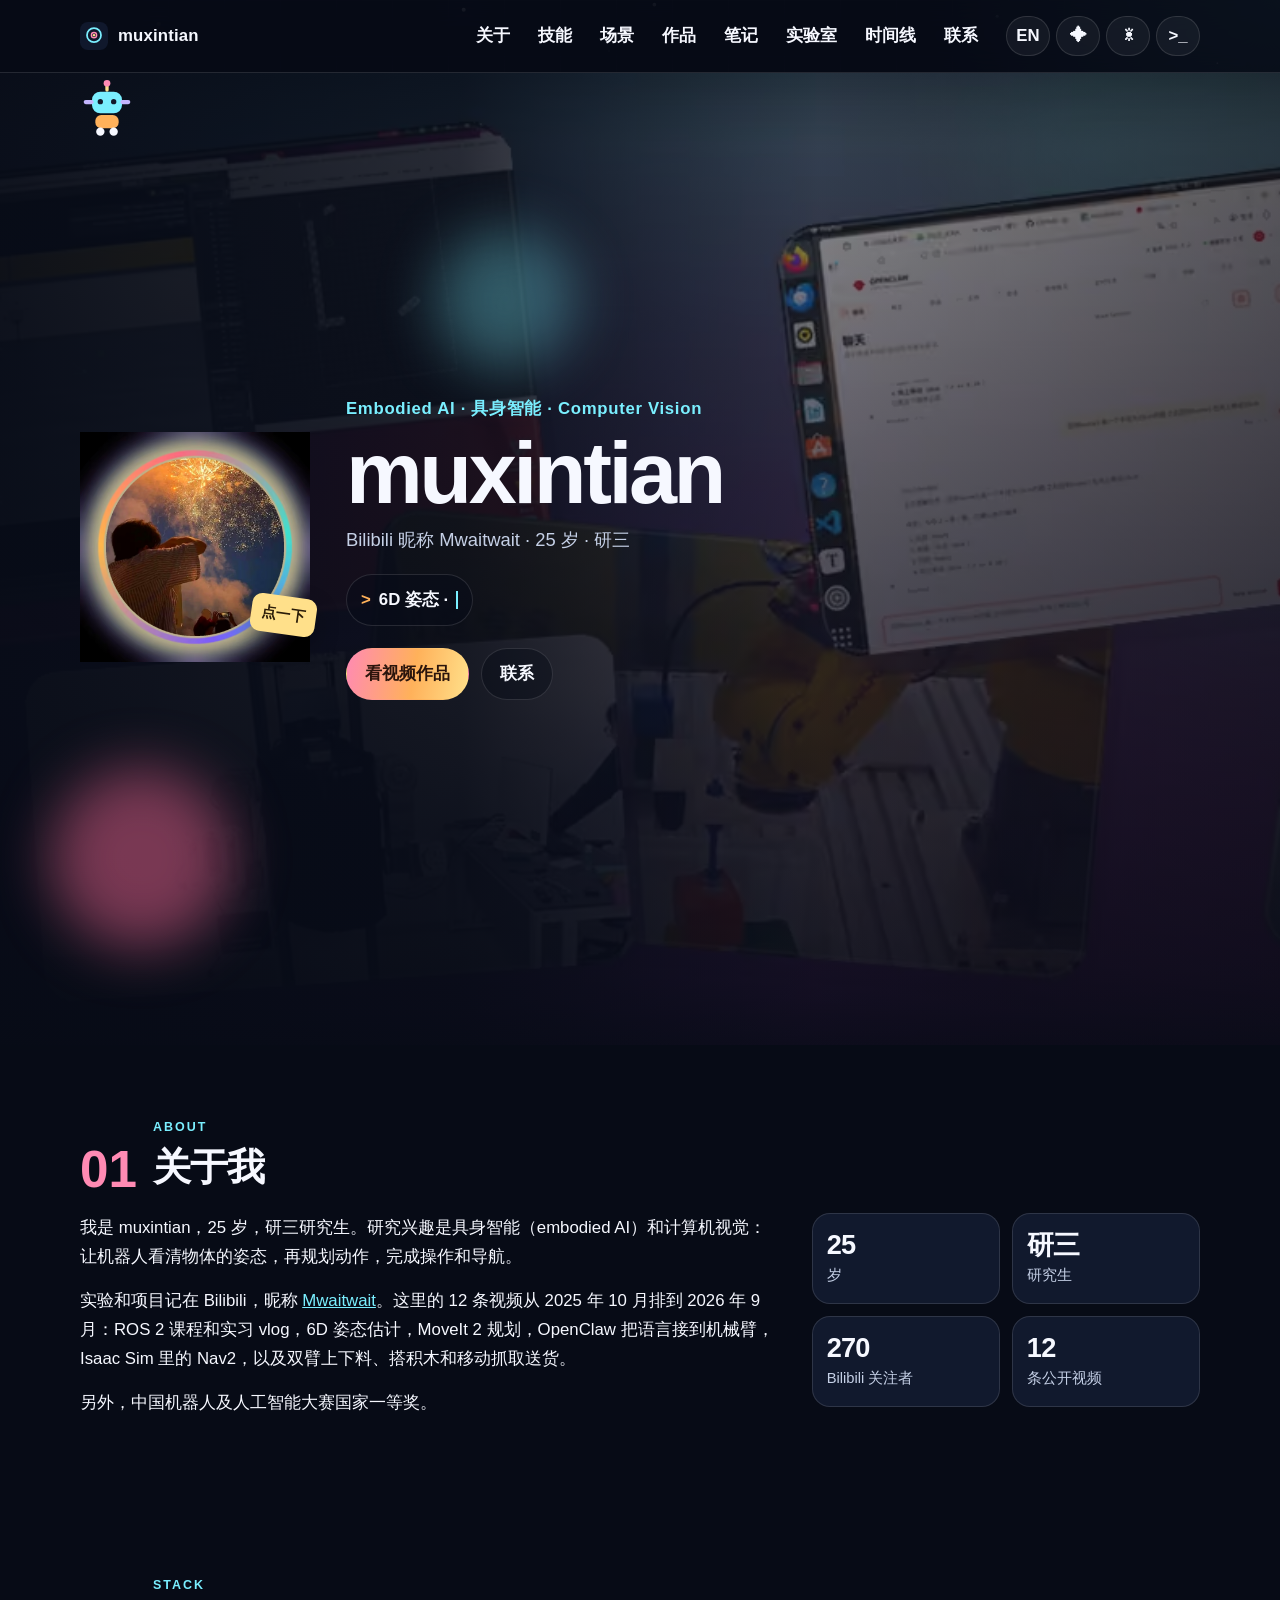
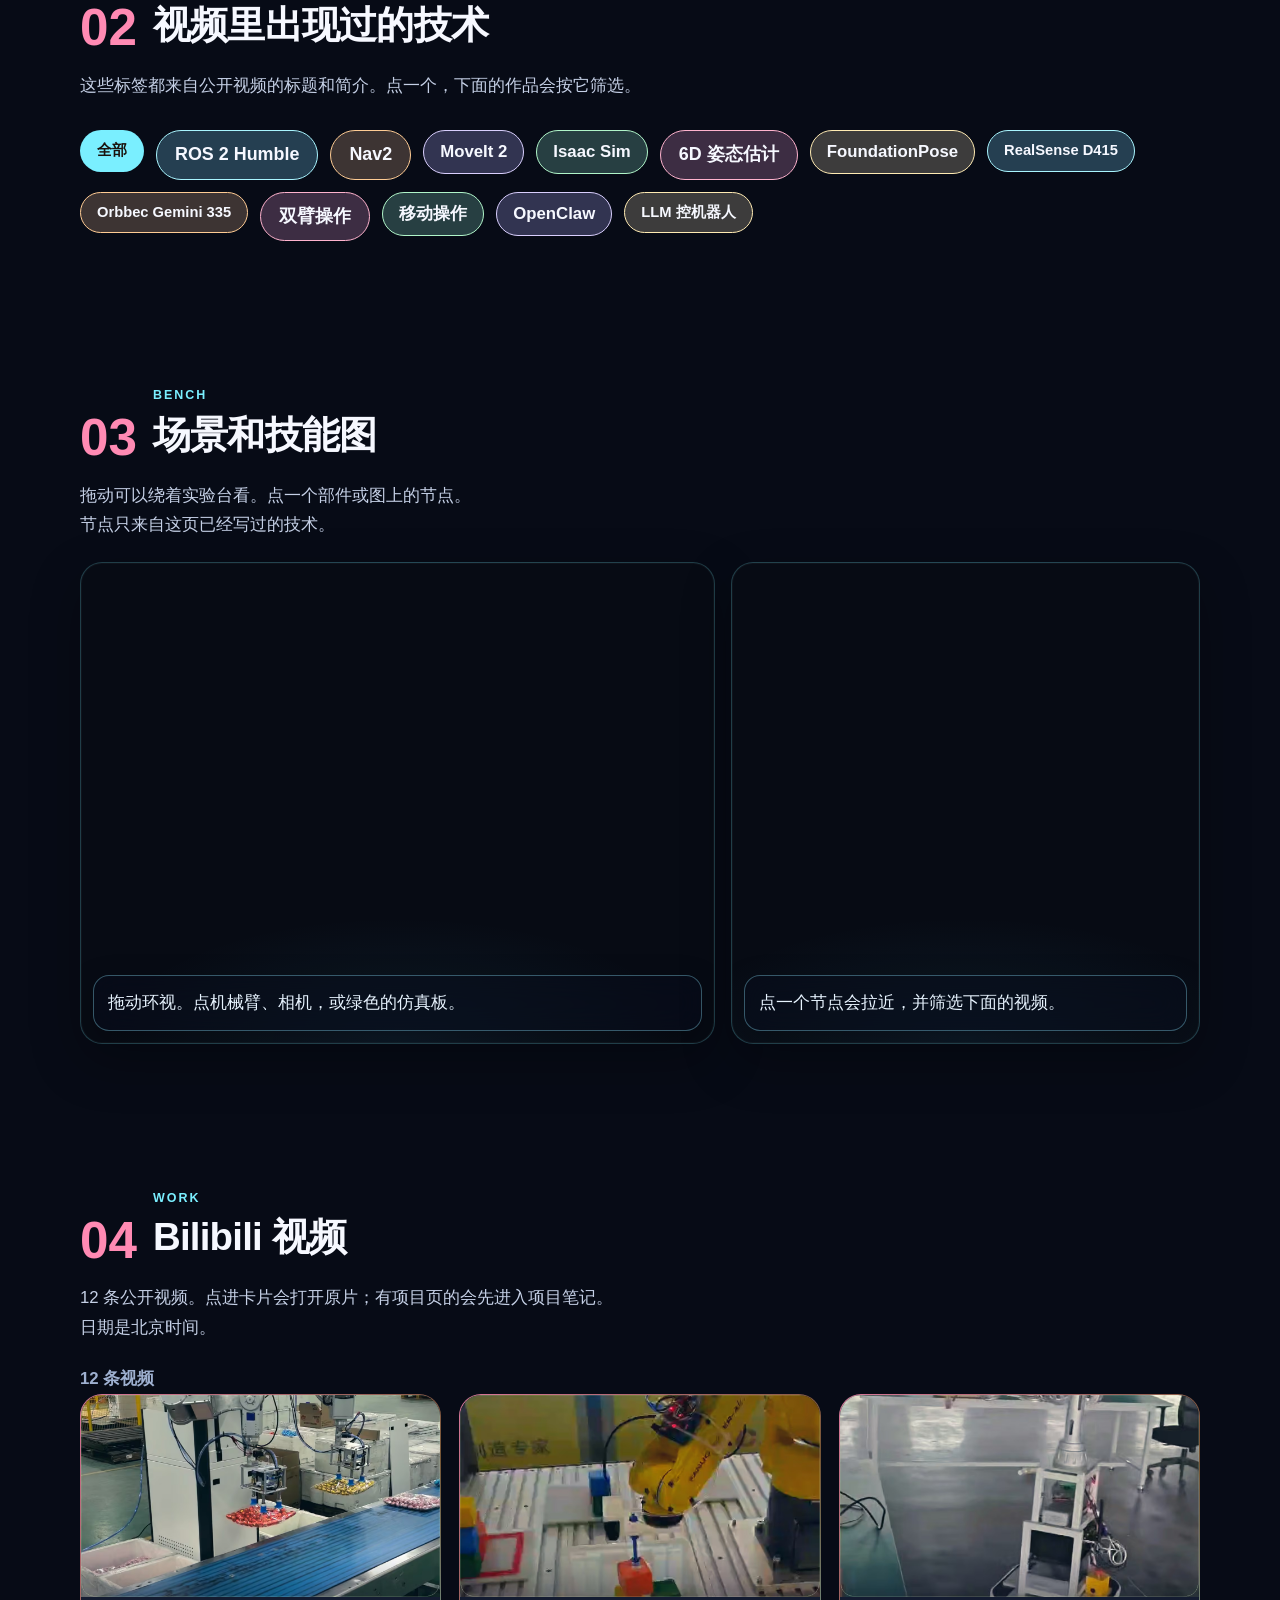
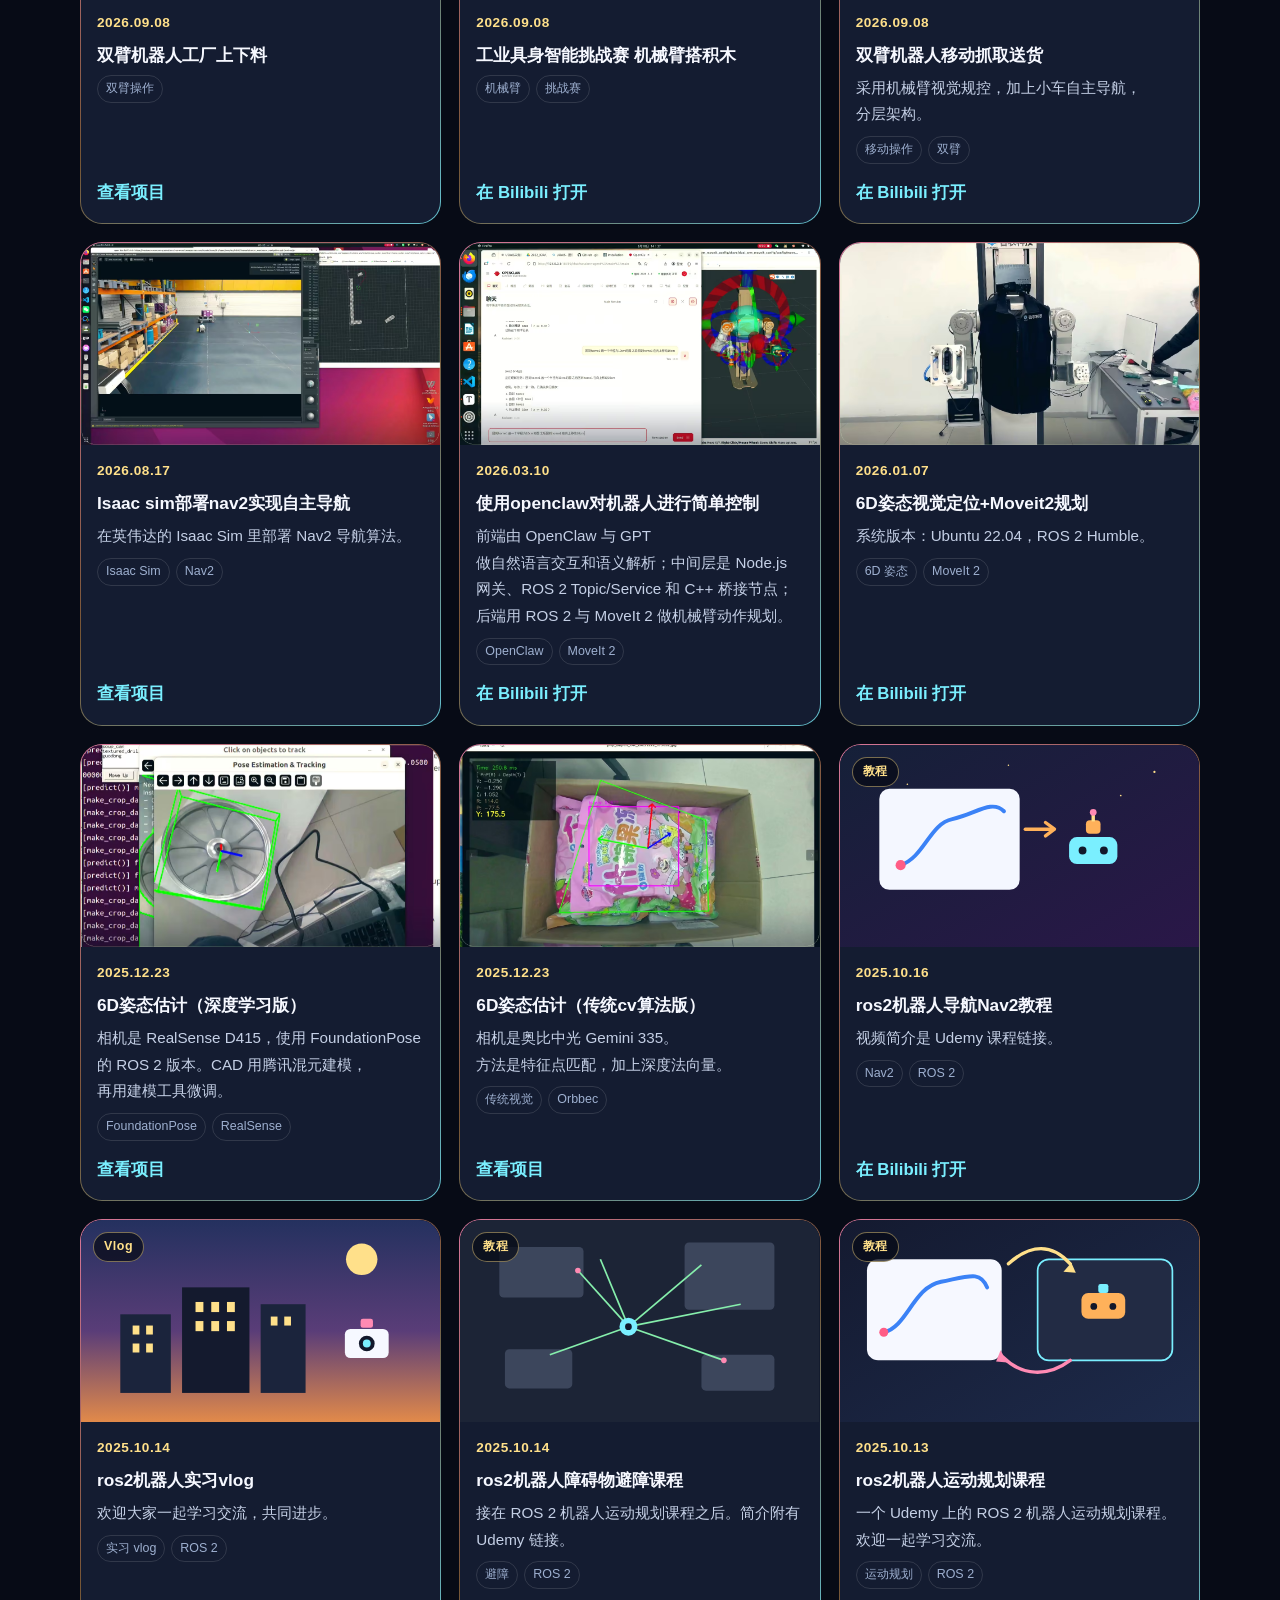
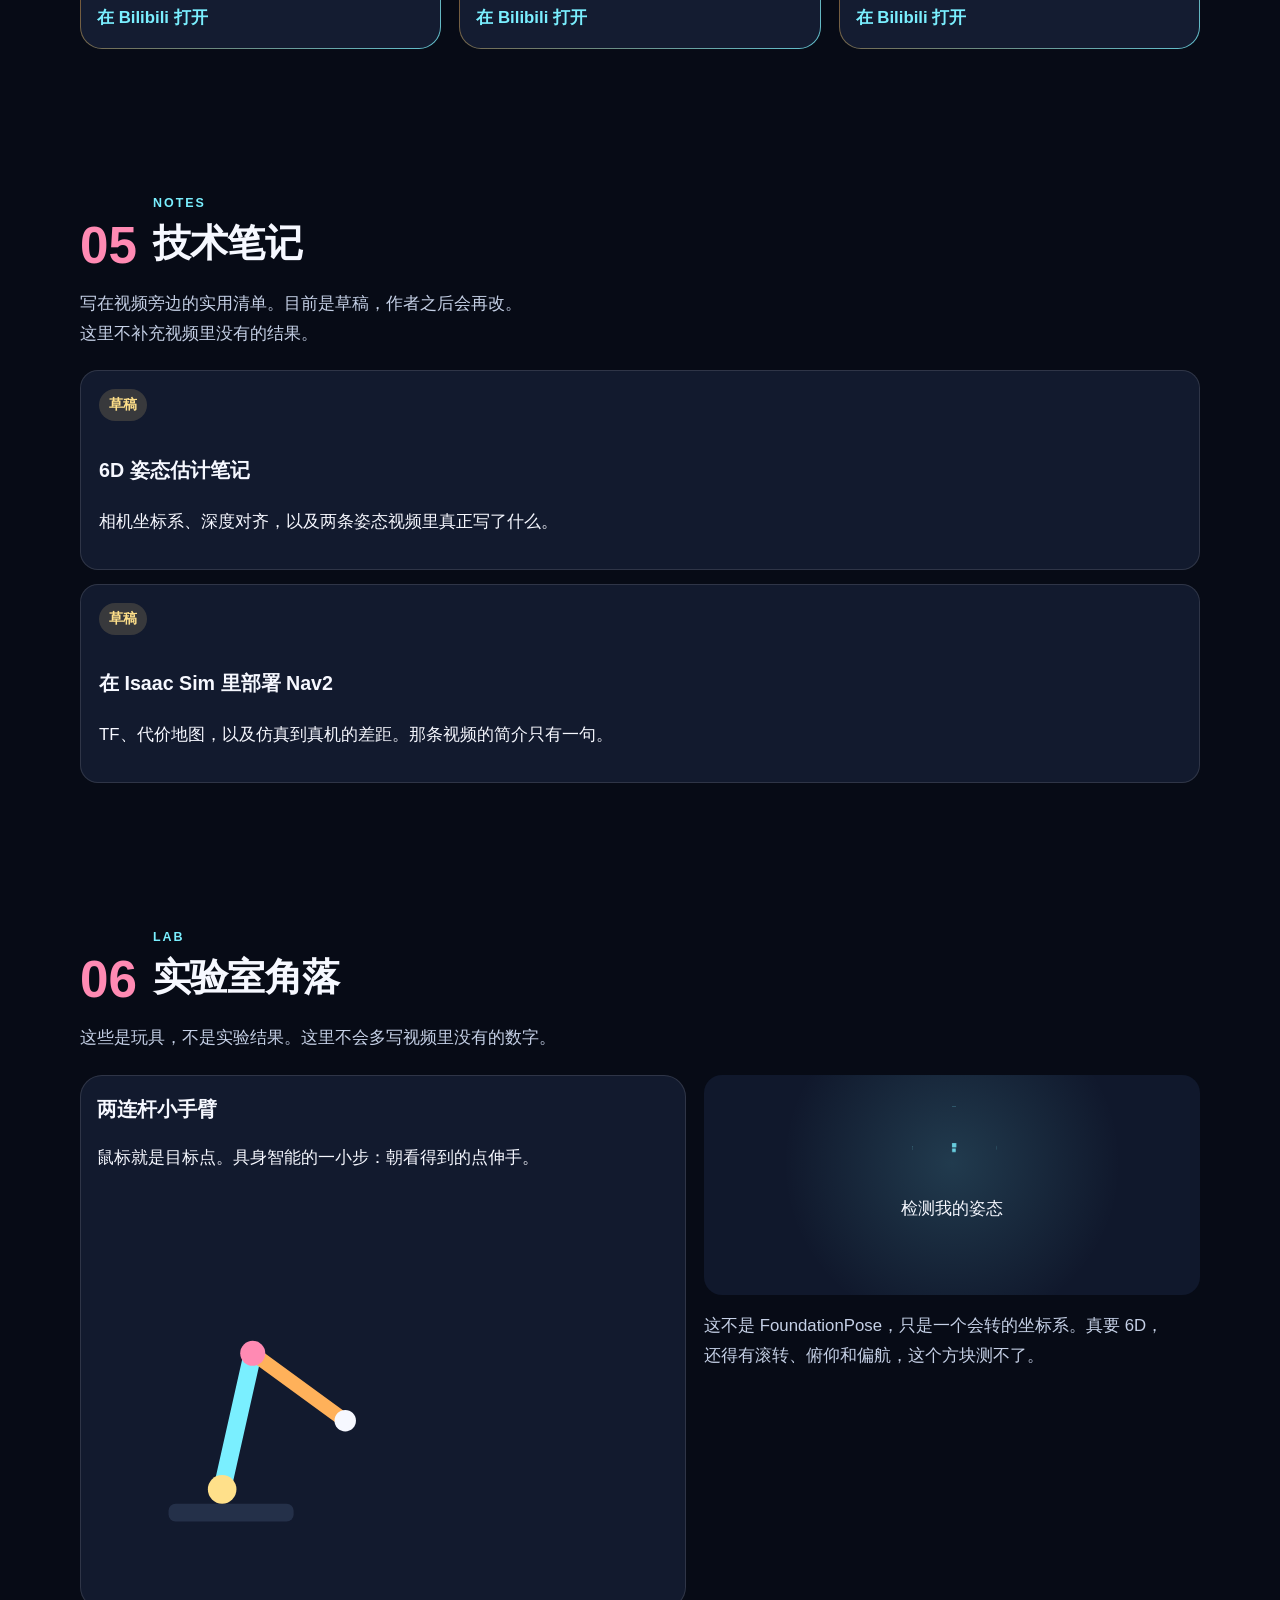
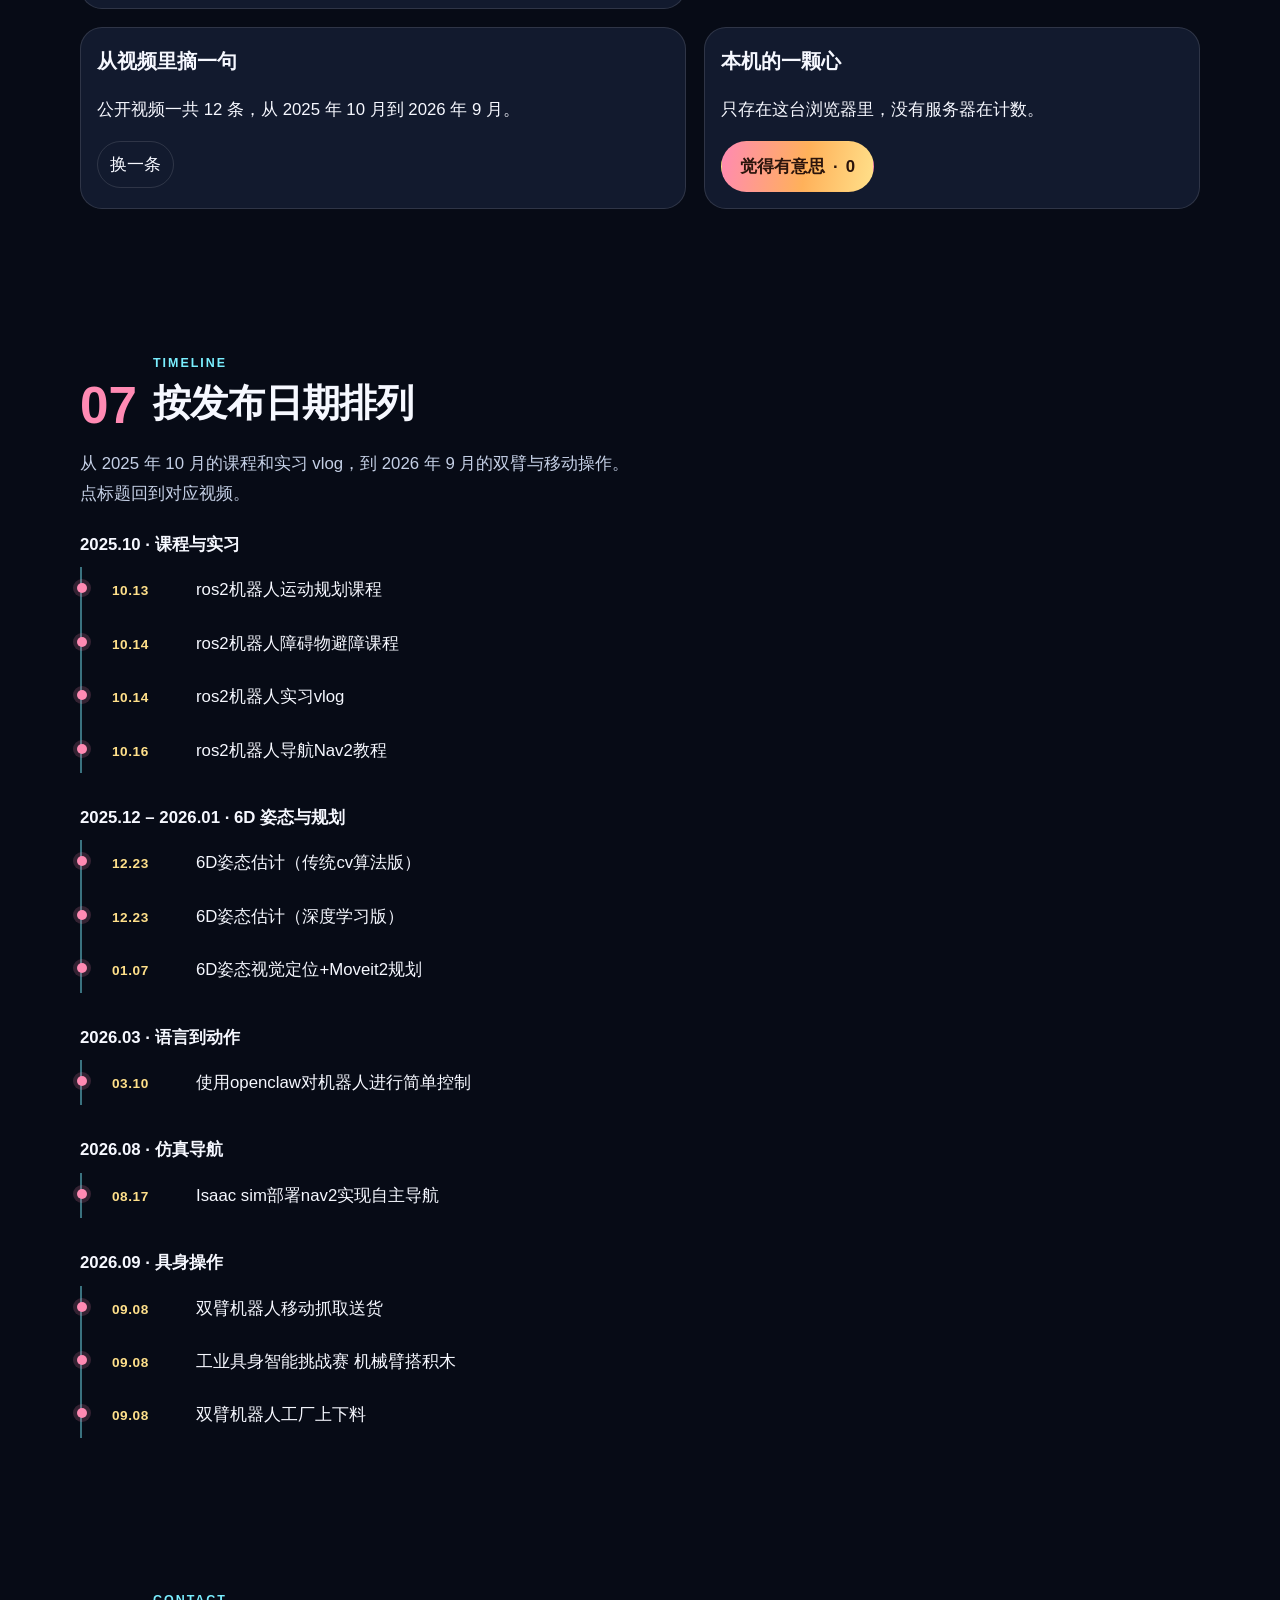
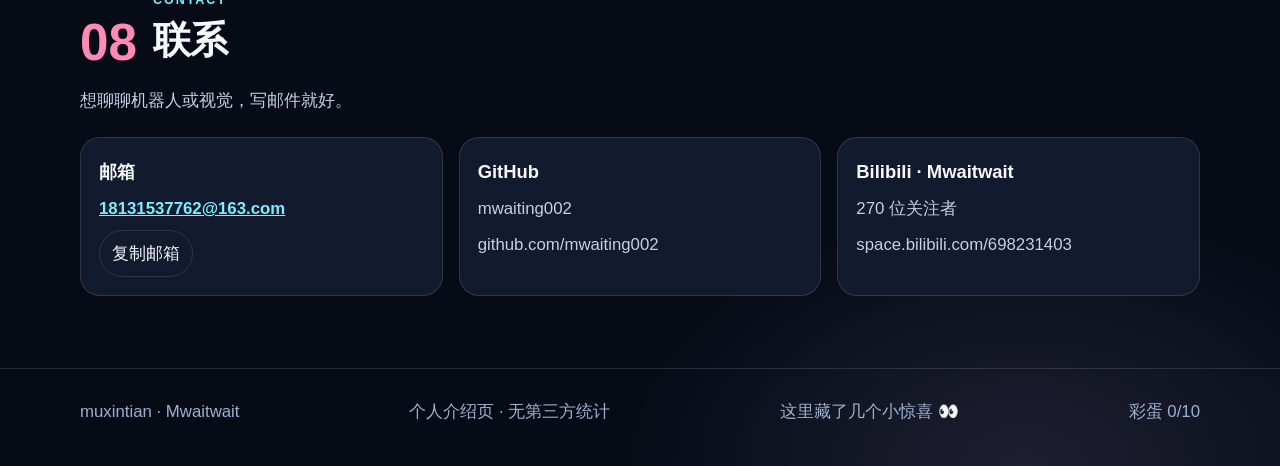
==== commit 22a190f2: "Enlarge the lab and graph, and add draft technical notes Bring the arms and skill labels forward, la" ====
--- a/index.html
+++ b/index.html
@@ -16,8 +16,8 @@
   <meta name="twitter:card" content="summary_large_image">
   <title data-en="muxintian · Embodied AI and computer vision">muxintian · 具身智能与计算机视觉</title>
   <link rel="icon" href="favicon.svg" type="image/svg+xml">
-  <link rel="preload" as="image" href="assets/hero.png">
-  <link rel="preload" as="image" href="assets/avatar-styled.png">
+  <link rel="preload" as="image" href="assets/hero.webp" type="image/webp">
+  <link rel="preload" as="image" href="assets/avatar-styled.webp" type="image/webp">
   <link rel="stylesheet" href="styles.css">
   <script type="application/ld+json">
   {
@@ -53,6 +53,7 @@
         <a href="#skills" data-en="Skills">技能</a>
         <a href="#bench" data-en="Bench">场景</a>
         <a href="#work" data-en="Videos">作品</a>
+        <a href="#notes" data-en="Notes">笔记</a>
         <a href="#lab" data-en="Lab">实验室</a>
         <a href="#timeline" data-en="Timeline">时间线</a>
         <a href="#contact" data-en="Contact">联系</a>
@@ -73,7 +74,11 @@
   <main id="main">
     <section class="hero" aria-labelledby="hero-title">
       <div class="hero-media">
-        <img src="assets/hero.png" alt="" width="1600" height="600" fetchpriority="high">
+        <picture>
+          <source srcset="assets/hero.avif" type="image/avif">
+          <source srcset="assets/hero.webp" type="image/webp">
+          <img src="assets/hero.png" alt="" width="1600" height="600" fetchpriority="high">
+        </picture>
         <div class="scan" aria-hidden="true"></div>
       </div>
       <div class="orb orb-a" aria-hidden="true"></div>
@@ -81,7 +86,11 @@
       <div class="wrap hero-grid">
         <div class="avatar-wrap">
           <button class="avatar-btn" id="avatar-btn" type="button" aria-label="播放一个小动画" data-en-aria="Play a little animation">
-            <img class="avatar" src="assets/avatar-styled.png" width="800" height="800" alt="muxintian 的头像：侧影举起手机拍摄烟花，外圈是彩色光环" data-en-alt="muxintian's portrait: a silhouette photographing fireworks, with a colored ring" fetchpriority="high">
+            <picture>
+              <source srcset="assets/avatar-styled.avif" type="image/avif">
+              <source srcset="assets/avatar-styled.webp" type="image/webp">
+              <img class="avatar" src="assets/avatar-styled.png" width="800" height="800" alt="muxintian 的头像：侧影举起手机拍摄烟花，外圈是彩色光环" data-en-alt="muxintian's portrait: a silhouette photographing fireworks, with a colored ring" fetchpriority="high">
+            </picture>
           </button>
           <span class="sticker" data-en="boop">点一下</span>
         </div>
@@ -203,7 +212,7 @@
           <article class="card" id="v-BV1NobG69E3H" data-tags="dual">
             <a href="projects/dual-arm-loading.html">
               <div class="thumb">
-                <img src="assets/covers-styled/01-BV1NobG69E3H.png" alt="" width="1280" height="720" loading="lazy">
+                <picture><source srcset="assets/covers-styled/01-BV1NobG69E3H.avif" type="image/avif"><source srcset="assets/covers-styled/01-BV1NobG69E3H.webp" type="image/webp"><img src="assets/covers-styled/01-BV1NobG69E3H.png" alt="" width="1280" height="720" loading="lazy" decoding="async"></picture>
                 <span class="vf" aria-hidden="true"></span>
                 <span class="play" aria-hidden="true"><svg viewBox="0 0 24 24" width="22" height="22"><path d="M8 5v14l12-7z" fill="#fff"/></svg></span>
               </div>
@@ -219,7 +228,7 @@
           <article class="card" id="v-BV1NobG69EbP" data-tags="arm">
             <a href="https://www.bilibili.com/video/BV1NobG69EbP" target="_blank" rel="noopener noreferrer">
               <div class="thumb">
-                <img src="assets/covers-styled/02-BV1NobG69EbP.png" alt="" width="1280" height="720" loading="lazy">
+                <picture><source srcset="assets/covers-styled/02-BV1NobG69EbP.avif" type="image/avif"><source srcset="assets/covers-styled/02-BV1NobG69EbP.webp" type="image/webp"><img src="assets/covers-styled/02-BV1NobG69EbP.png" alt="" width="1280" height="720" loading="lazy" decoding="async"></picture>
                 <span class="vf" aria-hidden="true"></span>
                 <span class="play" aria-hidden="true"><svg viewBox="0 0 24 24" width="22" height="22"><path d="M8 5v14l12-7z" fill="#fff"/></svg></span>
               </div>
@@ -235,7 +244,7 @@
           <article class="card" id="v-BV1sfbG6pEsJ" data-tags="dual mobile nav vision">
             <a href="https://www.bilibili.com/video/BV1sfbG6pEsJ" target="_blank" rel="noopener noreferrer">
               <div class="thumb">
-                <img src="assets/covers-styled/03-BV1sfbG6pEsJ.png" alt="" width="1280" height="720" loading="lazy">
+                <picture><source srcset="assets/covers-styled/03-BV1sfbG6pEsJ.avif" type="image/avif"><source srcset="assets/covers-styled/03-BV1sfbG6pEsJ.webp" type="image/webp"><img src="assets/covers-styled/03-BV1sfbG6pEsJ.png" alt="" width="1280" height="720" loading="lazy" decoding="async"></picture>
                 <span class="vf" aria-hidden="true"></span>
                 <span class="play" aria-hidden="true"><svg viewBox="0 0 24 24" width="22" height="22"><path d="M8 5v14l12-7z" fill="#fff"/></svg></span>
               </div>
@@ -252,7 +261,7 @@
           <article class="card" id="v-BV1JTbe6qEMX" data-tags="isaac nav2 sim">
             <a href="projects/isaac-nav2.html">
               <div class="thumb">
-                <img src="assets/covers-styled/04-BV1JTbe6qEMX.png" alt="" width="1280" height="720" loading="lazy">
+                <picture><source srcset="assets/covers-styled/04-BV1JTbe6qEMX.avif" type="image/avif"><source srcset="assets/covers-styled/04-BV1JTbe6qEMX.webp" type="image/webp"><img src="assets/covers-styled/04-BV1JTbe6qEMX.png" alt="" width="1280" height="720" loading="lazy" decoding="async"></picture>
                 <span class="vf" aria-hidden="true"></span>
                 <span class="play" aria-hidden="true"><svg viewBox="0 0 24 24" width="22" height="22"><path d="M8 5v14l12-7z" fill="#fff"/></svg></span>
               </div>
@@ -269,7 +278,7 @@
           <article class="card" id="v-BV1T5NFzrEjh" data-tags="openclaw llm moveit ros2">
             <a href="https://www.bilibili.com/video/BV1T5NFzrEjh" target="_blank" rel="noopener noreferrer">
               <div class="thumb">
-                <img src="assets/covers-styled/05-BV1T5NFzrEjh.png" alt="" width="1280" height="720" loading="lazy">
+                <picture><source srcset="assets/covers-styled/05-BV1T5NFzrEjh.avif" type="image/avif"><source srcset="assets/covers-styled/05-BV1T5NFzrEjh.webp" type="image/webp"><img src="assets/covers-styled/05-BV1T5NFzrEjh.png" alt="" width="1280" height="720" loading="lazy" decoding="async"></picture>
                 <span class="vf" aria-hidden="true"></span>
                 <span class="play" aria-hidden="true"><svg viewBox="0 0 24 24" width="22" height="22"><path d="M8 5v14l12-7z" fill="#fff"/></svg></span>
               </div>
@@ -286,7 +295,7 @@
           <article class="card" id="v-BV1UziyBcE7b" data-tags="pose moveit ros2 vision">
             <a href="https://www.bilibili.com/video/BV1UziyBcE7b" target="_blank" rel="noopener noreferrer">
               <div class="thumb">
-                <img src="assets/covers-styled/06-BV1UziyBcE7b.png" alt="" width="1280" height="720" loading="lazy">
+                <picture><source srcset="assets/covers-styled/06-BV1UziyBcE7b.avif" type="image/avif"><source srcset="assets/covers-styled/06-BV1UziyBcE7b.webp" type="image/webp"><img src="assets/covers-styled/06-BV1UziyBcE7b.png" alt="" width="1280" height="720" loading="lazy" decoding="async"></picture>
                 <span class="vf" aria-hidden="true"></span>
                 <span class="play" aria-hidden="true"><svg viewBox="0 0 24 24" width="22" height="22"><path d="M8 5v14l12-7z" fill="#fff"/></svg></span>
               </div>
@@ -303,7 +312,7 @@
           <article class="card" id="v-BV1unBNBZEmL" data-tags="pose foundationpose realsense ros2 vision">
             <a href="projects/pose-6d.html">
               <div class="thumb">
-                <img src="assets/covers-styled/07-BV1unBNBZEmL.png" alt="" width="1280" height="720" loading="lazy">
+                <picture><source srcset="assets/covers-styled/07-BV1unBNBZEmL.avif" type="image/avif"><source srcset="assets/covers-styled/07-BV1unBNBZEmL.webp" type="image/webp"><img src="assets/covers-styled/07-BV1unBNBZEmL.png" alt="" width="1280" height="720" loading="lazy" decoding="async"></picture>
                 <span class="vf" aria-hidden="true"></span>
                 <span class="play" aria-hidden="true"><svg viewBox="0 0 24 24" width="22" height="22"><path d="M8 5v14l12-7z" fill="#fff"/></svg></span>
               </div>
@@ -320,7 +329,7 @@
           <article class="card" id="v-BV1XoBNBAEbE" data-tags="pose orbbec vision">
             <a href="projects/pose-6d.html">
               <div class="thumb">
-                <img src="assets/covers-styled/08-BV1XoBNBAEbE.png" alt="" width="1280" height="720" loading="lazy">
+                <picture><source srcset="assets/covers-styled/08-BV1XoBNBAEbE.avif" type="image/avif"><source srcset="assets/covers-styled/08-BV1XoBNBAEbE.webp" type="image/webp"><img src="assets/covers-styled/08-BV1XoBNBAEbE.png" alt="" width="1280" height="720" loading="lazy" decoding="async"></picture>
                 <span class="vf" aria-hidden="true"></span>
                 <span class="play" aria-hidden="true"><svg viewBox="0 0 24 24" width="22" height="22"><path d="M8 5v14l12-7z" fill="#fff"/></svg></span>
               </div>
@@ -495,10 +504,35 @@
       </div>
     </section>
 
+    <section id="notes">
+      <div class="wrap">
+        <div class="section-head">
+          <span class="sec-no" aria-hidden="true">05</span>
+          <div>
+            <p class="eyebrow" lang="en">Notes</p>
+            <h2 data-en="Technical notes">技术笔记</h2>
+          </div>
+        </div>
+        <p class="lede" data-en="Practical checklists next to the videos. Drafts, for the author to refine. They do not add results the videos did not publish.">写在视频旁边的实用清单。目前是草稿，作者之后会再改。这里不补充视频里没有的结果。</p>
+        <div class="note-list">
+          <a class="note-card" href="notes/6d-pose.html">
+            <p class="draft" data-en="Draft">草稿</p>
+            <h3 data-en="Notes on 6D pose estimation">6D 姿态估计笔记</h3>
+            <p data-en="Camera frames, depth alignment, and what the two pose videos actually name.">相机坐标系、深度对齐，以及两条姿态视频里真正写了什么。</p>
+          </a>
+          <a class="note-card" href="notes/isaac-nav2.html">
+            <p class="draft" data-en="Draft">草稿</p>
+            <h3 data-en="Notes on Nav2 inside Isaac Sim">在 Isaac Sim 里部署 Nav2</h3>
+            <p data-en="TF, costmaps, and the sim-to-real gap. The video itself is one sentence.">TF、代价地图，以及仿真到真机的差距。那条视频的简介只有一句。</p>
+          </a>
+        </div>
+      </div>
+    </section>
+
     <section id="lab">
       <div class="wrap">
         <div class="section-head">
-          <span class="sec-no" aria-hidden="true">05</span>
+          <span class="sec-no" aria-hidden="true">06</span>
           <div>
             <p class="eyebrow" lang="en">Lab</p>
             <h2 data-en="A small lab bench">实验室角落</h2>
@@ -543,7 +577,7 @@
     <section id="timeline">
       <div class="wrap">
         <div class="section-head">
-          <span class="sec-no" aria-hidden="true">06</span>
+          <span class="sec-no" aria-hidden="true">07</span>
           <div>
             <p class="eyebrow" lang="en">Timeline</p>
             <h2 data-en="By publish date">按发布日期排列</h2>
@@ -595,7 +629,7 @@
     <section id="contact">
       <div class="wrap">
         <div class="section-head">
-          <span class="sec-no" aria-hidden="true">07</span>
+          <span class="sec-no" aria-hidden="true">08</span>
           <div>
             <p class="eyebrow" lang="en">Contact</p>
             <h2 data-en="Contact">联系</h2>
@@ -633,8 +667,29 @@
   </footer>
   <script src="i18n.js"></script>
   <script src="script.js"></script>
-  <script type="module" src="scene.js"></script>
-  <script type="module" src="graph.js"></script>
-  <script src="extras.js"></script>
+  <script defer src="extras.js"></script>
+  <script>
+    (function () {
+      var node = document.getElementById("bench");
+      var started = false;
+      function load() {
+        if (started) return;
+        started = true;
+        import("./scene.js");
+        import("./graph.js");
+      }
+      if (!node || !("IntersectionObserver" in window)) {
+        load();
+        return;
+      }
+      var watcher = new IntersectionObserver(function (entries) {
+        if (entries.some(function (entry) { return entry.isIntersecting; })) {
+          load();
+          watcher.disconnect();
+        }
+      }, { rootMargin: "240px" });
+      watcher.observe(node);
+    })();
+  </script>
 </body>
 </html>
--- a/styles.css
+++ b/styles.css
@@ -215,6 +215,13 @@
   z-index: 0;
 }
 
+.hero-media picture,
+.thumb picture {
+  display: block;
+  width: 100%;
+  height: 100%;
+}
+.avatar-btn picture { display: block; width: 100%; }
 .hero-media img {
   width: 100%;
   height: 100%;
@@ -1305,7 +1312,45 @@
   background: #10182c;
   border: 1px solid var(--line);
 }
-.demo-frame img, .still-frame img { display: block; width: 100%; height: auto; }
+.demo-frame img, .demo-frame video, .still-frame img { display: block; width: 100%; height: auto; }
+.note-list { display: grid; gap: 14px; }
+.note-card {
+  display: block;
+  padding: 18px 18px 16px;
+  border-radius: 18px;
+  text-decoration: none;
+  color: inherit;
+  background: rgba(20, 28, 49, 0.9);
+  border: 1px solid var(--line);
+}
+.note-card:hover { transform: translateY(-3px); }
+.draft {
+  display: inline-block;
+  margin: 0 0 12px;
+  padding: 4px 10px;
+  border-radius: 999px;
+  background: rgba(255, 224, 138, 0.16);
+  color: var(--gold);
+  font-size: 0.85rem;
+  font-weight: 700;
+}
+.note-body { max-width: 72ch; }
+.note-body h2 { font-size: 1.35rem; margin: 1.4rem 0 0.4rem; }
+.note-body h3 { font-size: 1.1rem; margin: 1.1rem 0 0.3rem; }
+.note-body pre {
+  background: #10151f;
+  color: #e7fff4;
+  padding: 14px 16px;
+  border-radius: 14px;
+  overflow: auto;
+  line-height: 1.5;
+}
+.note-body code { font-family: ui-monospace, "SFMono-Regular", Menlo, Consolas, monospace; font-size: 0.88rem; }
+.tok-k { color: #7aefff; }
+.tok-s { color: #ffe08a; }
+.tok-c { color: #8aa0b8; }
+.tok-n { color: #ffb15a; }
+html[data-theme="day"] .note-card { background: #fffdf8; color: #1c2433; }
 .note { color: var(--muted); }
 .prose h2 { font-size: 1.25rem; margin: 1.2rem 0 0.3rem; }
 .lost {
